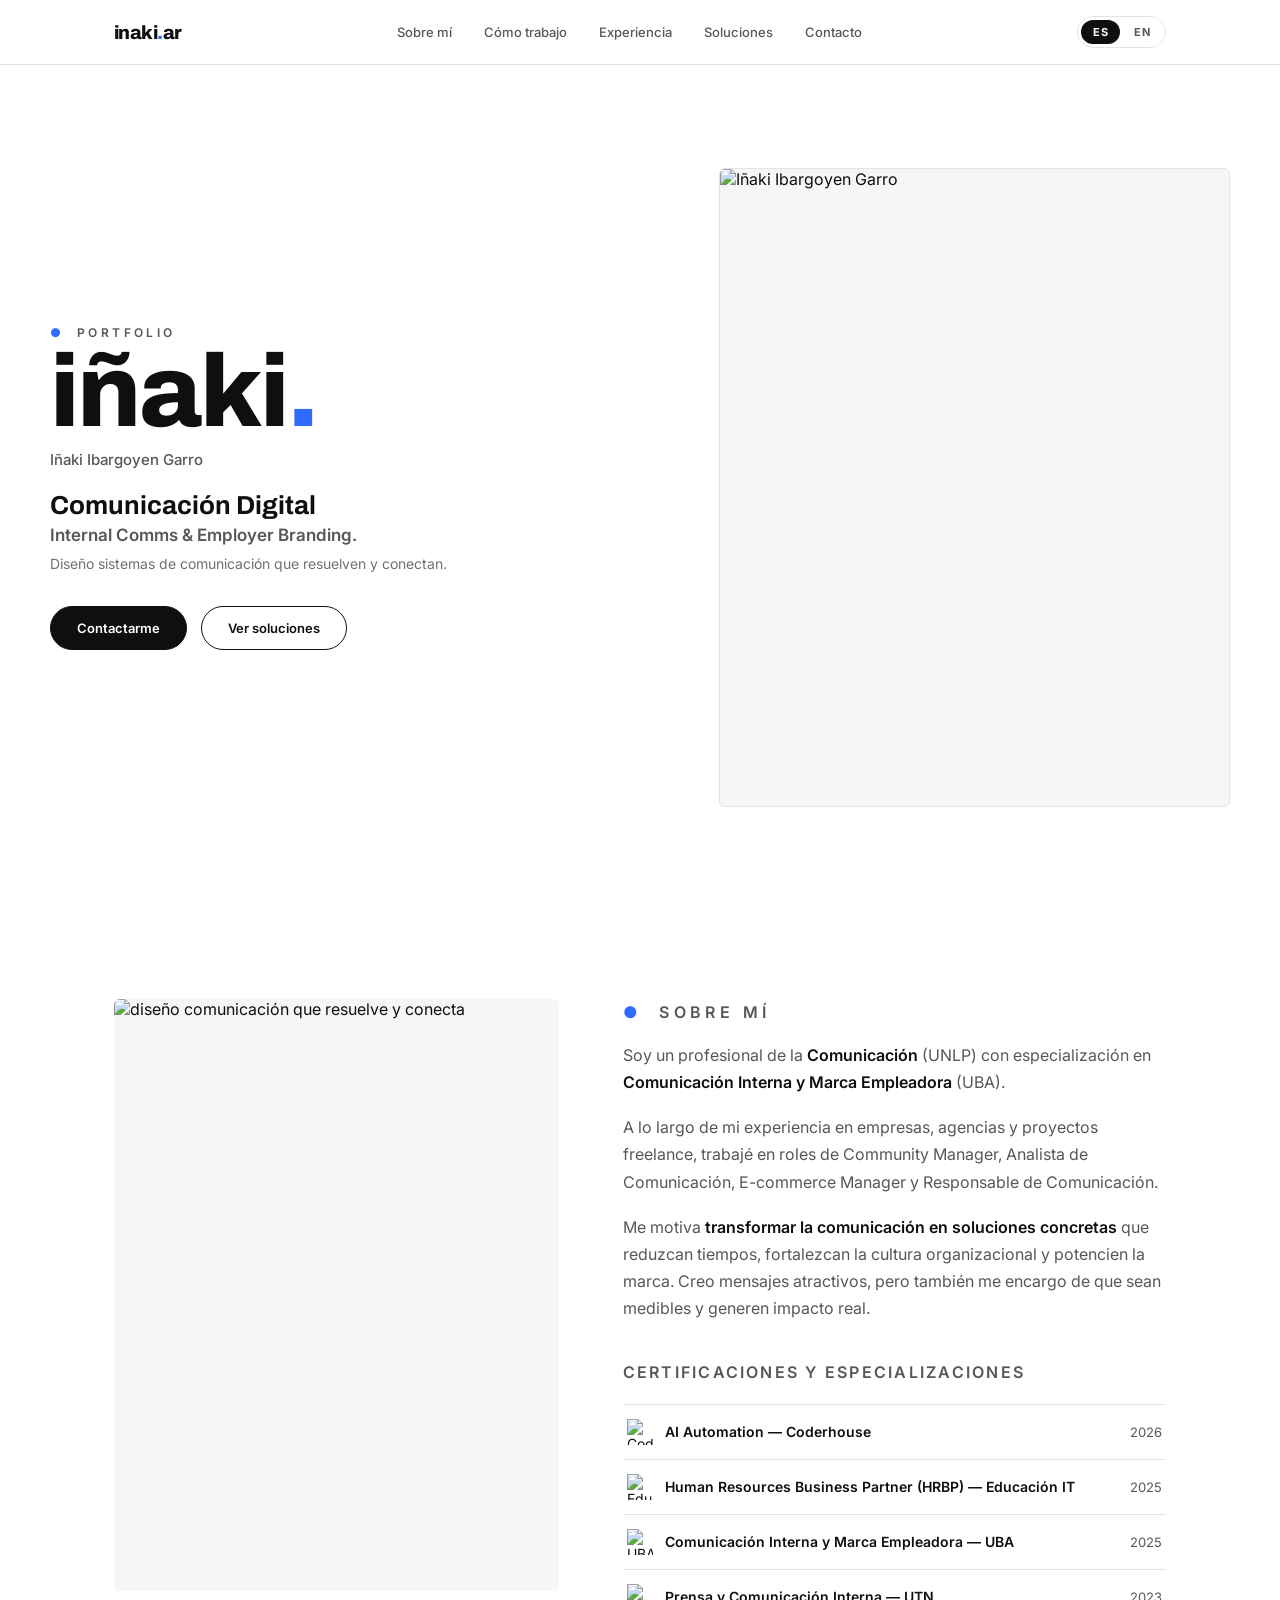
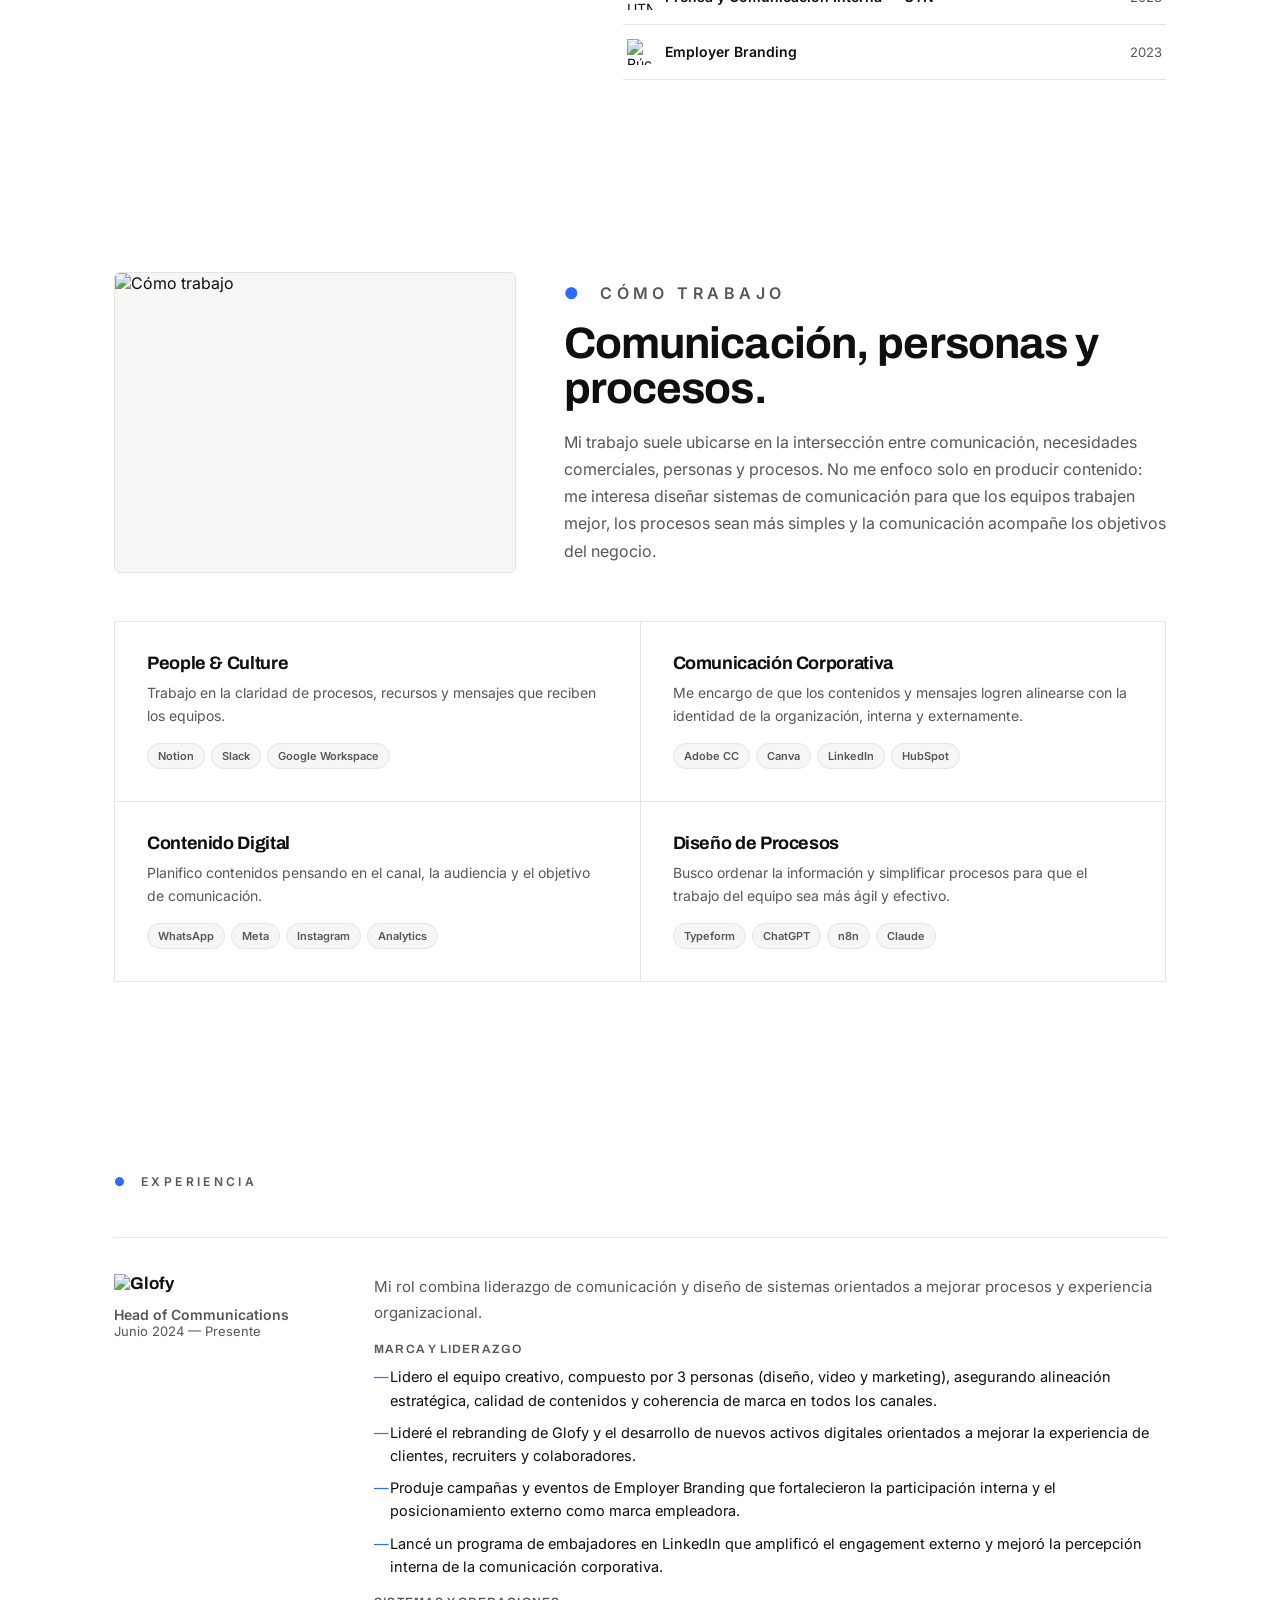
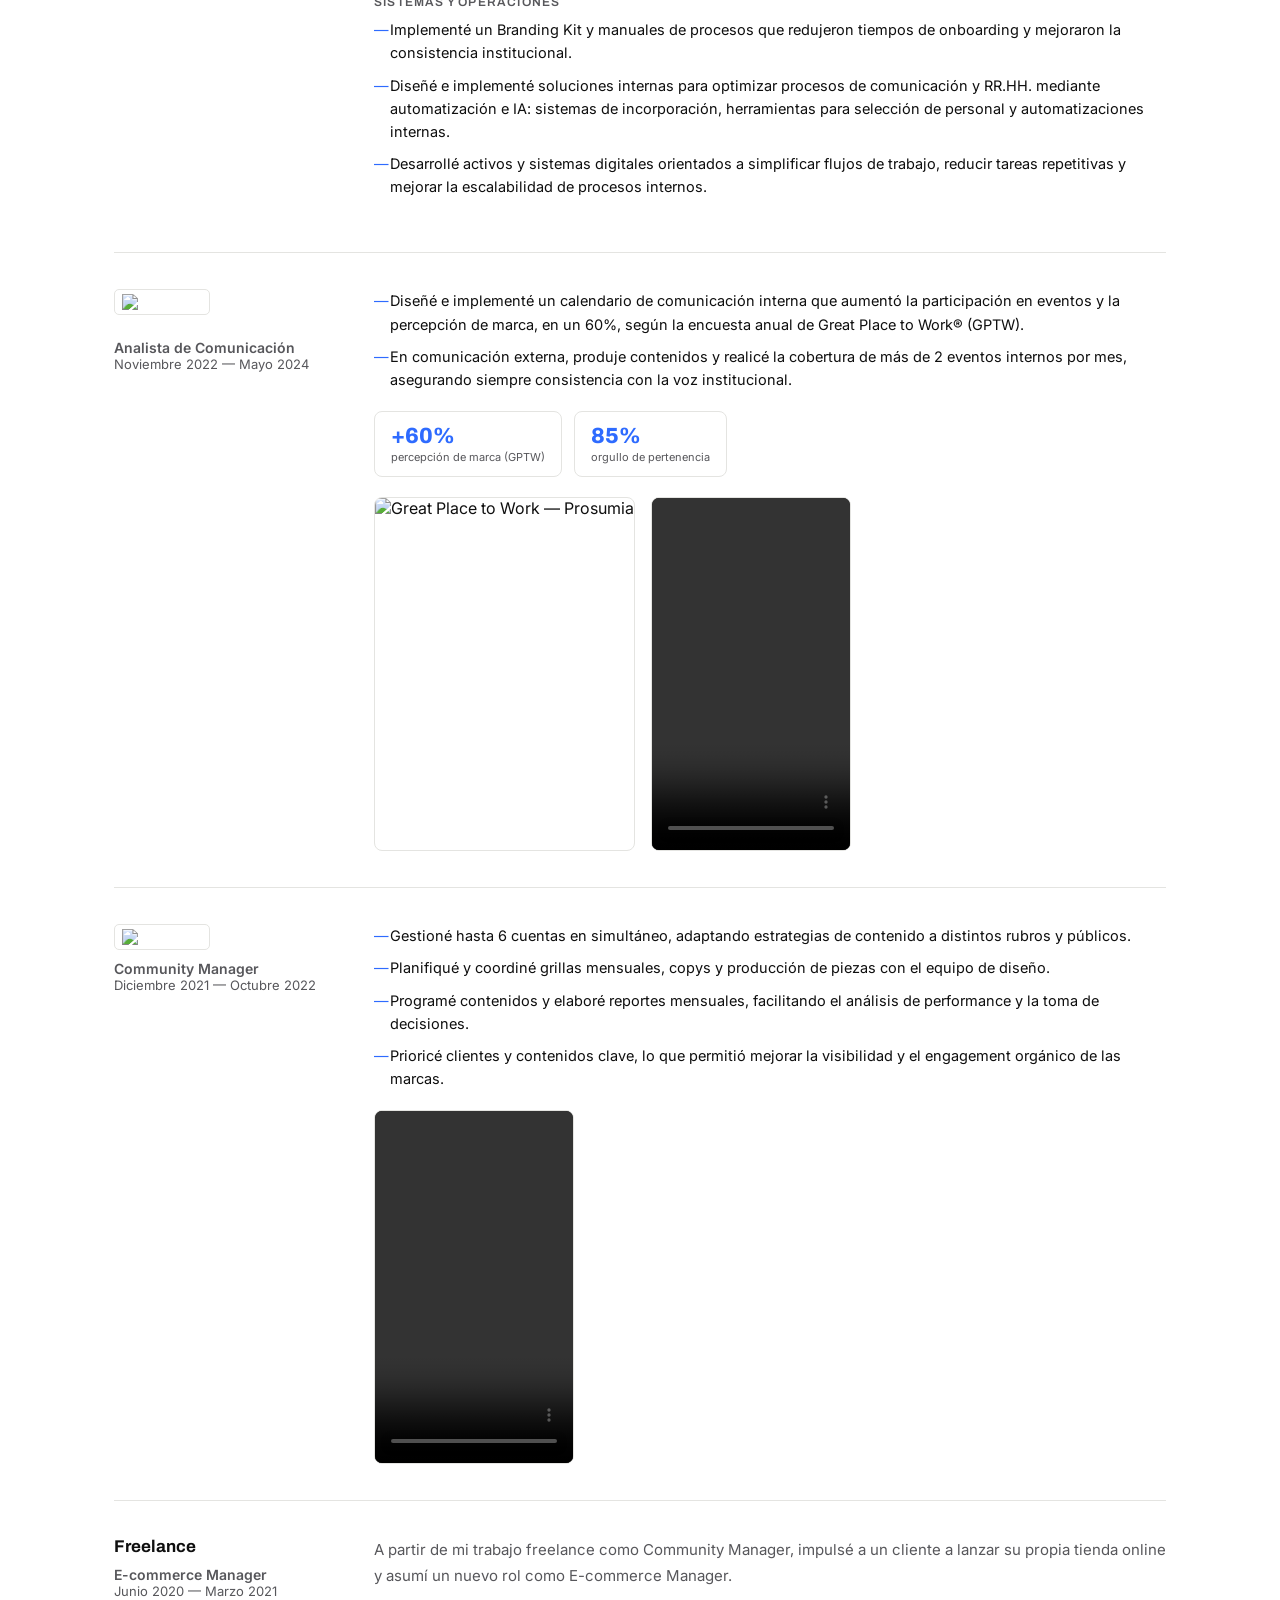
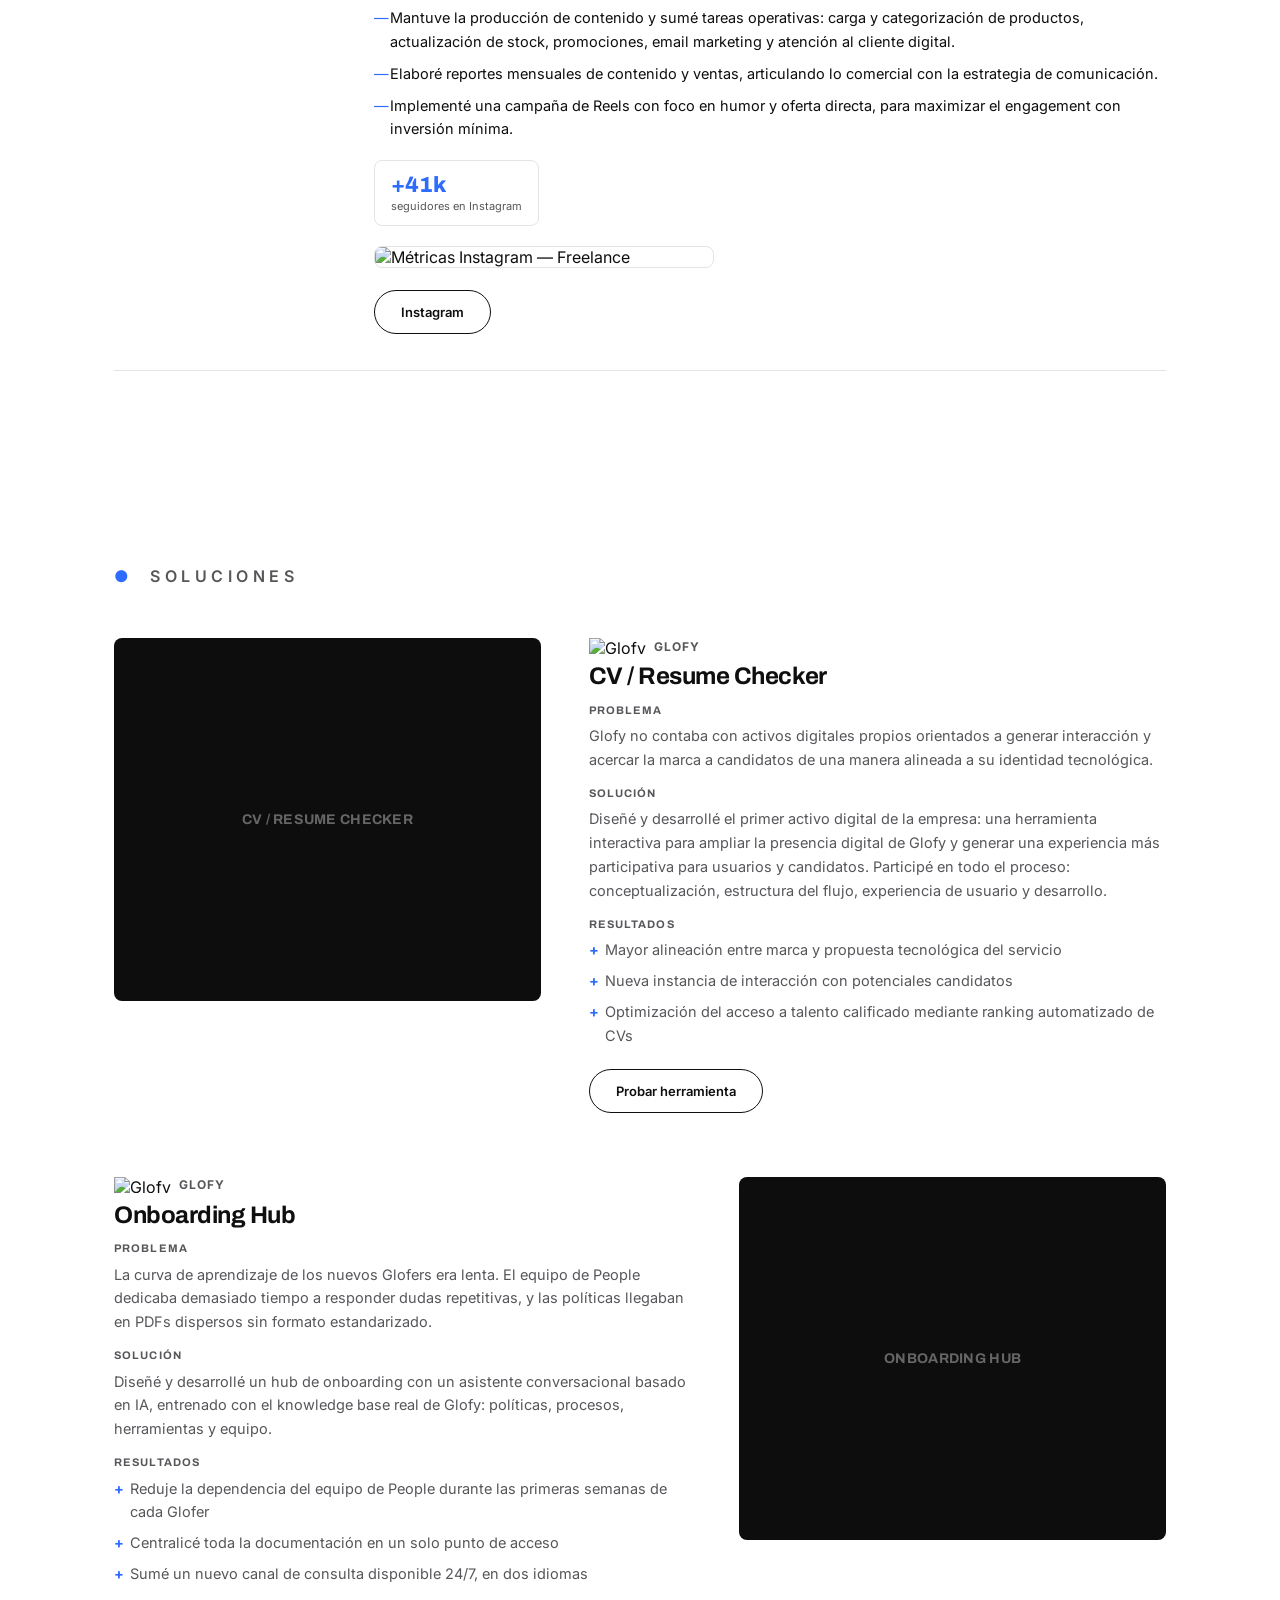
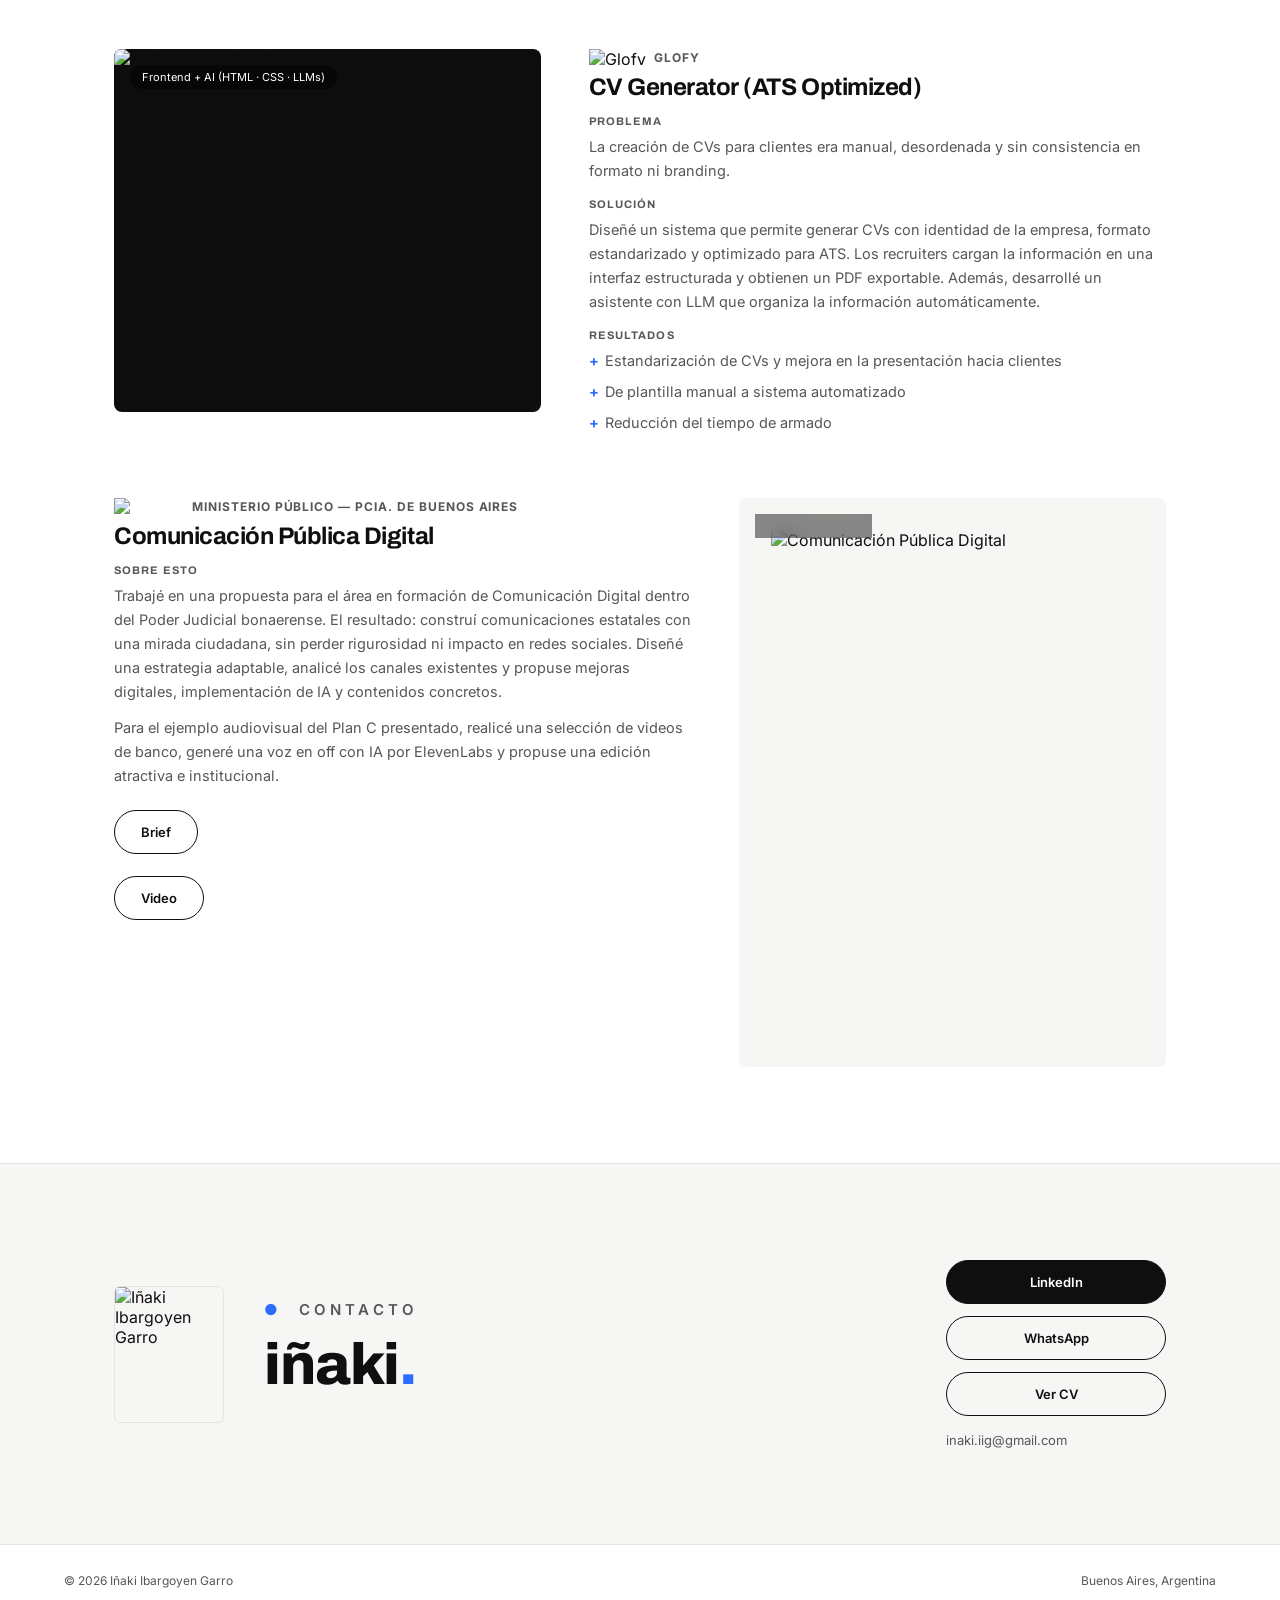
==== index.html @ 522bb0c2 "Update index.html" ====
<!DOCTYPE html>
<html lang="es">
<head>
<meta charset="UTF-8">
<meta name="viewport" content="width=device-width, initial-scale=1.0">
<title>Iñaki Ibargoyen Garro | Portfolio </title>
<meta name="description" content="Portfolio de Iñaki Ibargoyen Garro. Comunicación Digital, Internal Comms & Employer Branding.">
<link rel="icon" type="image/png" href="https://raw.githubusercontent.com/inaki-ibargoyengarro/portfolio/refs/heads/main/favicon-inaki-1.png">
<link rel="preconnect" href="https://fonts.googleapis.com">
<link rel="preconnect" href="https://fonts.gstatic.com" crossorigin>
<link href="https://fonts.googleapis.com/css2?family=Archivo:wght@500;600;700;800&family=Inter:wght@400;500;600&display=swap" rel="stylesheet">
<style>
  :root{
    --bg: #FFFFFF;
    --bg-dark: #0D0D0D;
    --bg-dark-2: #141414;
    --ink: #0F0F0F;
    --ink-soft: #57575B;
    --paper: #F6F6F4;
    --line: #E4E4E1;
    --line-dark: #2A2A2A;
    --white: #FFFFFF;
    --blue: #2E6BFF;
    --blue-soft: #EAF0FF;
    --max: 1180px;
    --pad: clamp(24px, 5vw, 72px);
  }
  *{box-sizing:border-box; margin:0; padding:0;}
  html{scroll-behavior:smooth;}
  body{
    font-family:'Inter', -apple-system, sans-serif;
    color:var(--ink);
    background:var(--bg);
    -webkit-font-smoothing:antialiased;
    overflow-x:hidden;
  }
  h1,h2,h3,h4,.display{
    font-family:'Archivo', 'Inter', sans-serif;
    letter-spacing:-0.02em;
    line-height:1.02;
  }
  a{color:inherit; text-decoration:none;}
  ul{list-style:none;}
  img{max-width:100%; display:block;}
  .wrap{max-width:var(--max); margin:0 auto; padding-left:var(--pad); padding-right:var(--pad);}
  .eyebrow{
    font-size:12px; text-transform:uppercase; letter-spacing:0.28em;
    font-weight:600; color:var(--ink-soft);
  }
  .eyebrow .dot{color:var(--blue);}
  section{position:relative;}
  .section-pad{padding-top:96px; padding-bottom:96px;}
  @media(max-width:720px){ .section-pad{padding-top:64px; padding-bottom:64px;} }

  /* ---------- NAV ---------- */
  header{
    position:fixed; top:0; left:0; right:0; z-index:100;
    background:rgba(255,255,255,0.86);
    backdrop-filter:blur(10px);
    border-bottom:1px solid var(--line);
    transition:background .3s, border-color .3s;
  }
  header.on-dark{
    background:rgba(13,13,13,0.86);
    border-bottom:1px solid var(--line-dark);
  }
  .nav-inner{
    max-width:var(--max); margin:0 auto; padding:0 var(--pad);
    display:flex; align-items:center; justify-content:space-between;
    height:64px;
  }
  .logo-mark{
    font-family:'Archivo'; font-weight:800; font-size:19px; letter-spacing:-0.03em;
    color:var(--ink);
  }
  header.on-dark .logo-mark{color:var(--white);}
  .logo-mark .dot{color:var(--blue);}
  nav.links{display:flex; align-items:center; gap:32px;}
  nav.links a{
    font-size:13px; font-weight:500; color:var(--ink-soft);
    padding:6px 0; border-bottom:1px solid transparent;
    transition:color .2s, border-color .2s;
  }
  header.on-dark nav.links a{color:#B7B7B7;}
  nav.links a:hover{color:var(--ink); border-color:var(--blue);}
  header.on-dark nav.links a:hover{color:var(--white);}
  .lang-toggle{
    display:flex; align-items:center; gap:2px;
    border:1px solid var(--line); border-radius:20px; padding:3px;
  }
  header.on-dark .lang-toggle{border-color:var(--line-dark);}
  .lang-toggle button{
    font-size:11px; font-weight:700; letter-spacing:0.04em;
    padding:5px 12px; border-radius:16px; border:none; background:transparent;
    color:var(--ink-soft); cursor:pointer; transition:all .2s;
    font-family:'Inter';
  }
  header.on-dark .lang-toggle button{color:#999;}
  .lang-toggle button.active{background:var(--ink); color:var(--white);}
  header.on-dark .lang-toggle button.active{background:var(--white); color:var(--ink);}
  .nav-burger{display:none; flex-direction:column; gap:4px; background:none; border:none; cursor:pointer; padding:8px;}
  .nav-burger span{width:20px; height:2px; background:var(--ink);}
  header.on-dark .nav-burger span{background:var(--white);}

  @media(max-width:860px){
    nav.links{
      position:fixed; top:64px; left:0; right:0; background:var(--white);
      flex-direction:column; align-items:flex-start; gap:0;
      max-height:0; overflow:hidden; transition:max-height .3s ease;
      border-bottom:1px solid var(--line);
    }
    header.on-dark nav.links{background:var(--bg-dark);}
    nav.links.open{max-height:320px;}
    nav.links a{width:100%; padding:14px var(--pad);}
    .nav-burger{display:flex;}
  }

  /* ---------- HERO ---------- */
  .hero{
    padding:168px 0 96px;
    display:grid; grid-template-columns:1.2fr 1fr; gap:56px; align-items:center;
  }
  .hero-name{font-size:15px; color:var(--ink-soft); font-weight:500; margin-bottom:18px;}
  .hero h1{
    font-size:clamp(52px, 8vw, 104px); font-weight:800; margin-bottom:6px;
  }
  .hero h1 .dot{color:var(--blue);}
  .hero-tagline{margin:22px 0 34px; max-width:460px;}
  .hero-tagline p{margin:0 0 6px;}
  .hero-tagline .tag-a{
    font-family:'Archivo'; font-weight:700; font-size:clamp(20px,2.6vw,26px); color:var(--ink);
  }
  .hero-tagline .tag-b{
    font-size:clamp(15px,1.8vw,17px); font-weight:600; color:var(--ink-soft);
  }
  .hero-tagline .tag-c{
    font-size:14px; font-weight:400; color:var(--ink-soft); opacity:0.85; margin-top:10px;
  }
  .hero-cta{display:flex; gap:14px; flex-wrap:wrap;}
  .btn{
    display:inline-flex; align-items:center; gap:8px;
    padding:13px 26px; border-radius:100px; font-size:13px; font-weight:600;
    border:1px solid var(--ink); transition:all .2s; cursor:pointer;
  }
  .btn-solid{background:var(--ink); color:var(--white);}
  .btn-solid:hover{background:var(--blue); border-color:var(--blue);}
  .btn-outline{background:transparent; color:var(--ink);}
  .btn-outline:hover{background:var(--ink); color:var(--white);}
  .hero-img{
    aspect-ratio:4/5; border-radius:6px; overflow:hidden; background:var(--paper);
    border:1px solid var(--line);
  }
  .hero-img img{width:100%; height:100%; object-fit:cover; object-position:center 18%;}
  @media(max-width:860px){
    .hero{grid-template-columns:1fr; padding-top:100px;}
    .hero-img{max-width:260px;}
  }

  /* ---------- ABOUT ---------- */
  .about-grid{display:grid; grid-template-columns:0.9fr 1.1fr; gap:64px; align-items:start;}
  .about-poster{
    aspect-ratio:3/4; background:var(--paper); border-radius:6px;
    overflow:hidden;
  }
  .about-poster img{width:100%; height:100%; object-fit:cover;}
  .about-body p{font-size:16px; line-height:1.7; color:var(--ink-soft); margin-bottom:18px;}
  .about-body strong{color:var(--ink); font-weight:600;}
  .certs-label{font-size:12px; text-transform:uppercase; letter-spacing:0.14em; font-weight:600; color:var(--ink-soft); margin:36px 0 16px;}
  .cert-list{display:flex; flex-direction:column; gap:0; border-top:1px solid var(--line);}
  .cert-row{
    display:flex; justify-content:space-between; align-items:center;
    padding:14px 4px; border-bottom:1px solid var(--line); font-size:14px;
    transition:background .2s ease, padding-left .2s ease;
  }
  .cert-row:hover{background:var(--paper); padding-left:10px;}
  .cert-row .org{font-weight:600;}
  .cert-row .org-logo{display:flex; align-items:center; gap:12px;}
  .cert-row .org-logo img{width:26px; height:26px; object-fit:contain; flex-shrink:0;}
  .cert-row .year{color:var(--ink-soft); font-size:13px;}
  @media(max-width:860px){
    .about-grid{grid-template-columns:1fr; gap:32px;}
    .about-poster{max-width:280px;}
  }

  /* ---------- HOW I WORK ---------- */
  .work-top{display:grid; grid-template-columns:0.8fr 1.2fr; gap:48px; align-items:center; margin-bottom:48px;}
  .work-media{aspect-ratio:4/3; border-radius:6px; overflow:hidden; background:var(--paper); border:1px solid var(--line);}
  .work-media img{width:100%; height:100%; object-fit:cover;}
  .work-header{max-width:640px; margin-bottom:0;}
  @media(max-width:860px){ .work-top{grid-template-columns:1fr;} .work-media{order:2;} .work-header{order:1;} }
  .work-header h2{font-size:clamp(30px,4vw,44px); font-weight:700; margin:14px 0 18px;}
  .work-header p{font-size:16px; color:var(--ink-soft); line-height:1.7;}
  .pillars{display:grid; grid-template-columns:repeat(2,1fr); gap:1px; background:var(--line); border:1px solid var(--line);}
  .pillar{background:var(--white); padding:32px; transition:background .3s ease, transform .3s ease;}
  .pillar:hover{background:var(--paper); transform:translateY(-3px);}
  .pillar h3{font-size:18px; font-weight:700; margin-bottom:10px;}
  .pillar p{font-size:14px; color:var(--ink-soft); line-height:1.6; margin-bottom:16px;}
  .tool-chips{display:flex; flex-wrap:wrap; gap:6px;}
  .chip{
    font-size:11px; font-weight:600; padding:5px 10px; border-radius:20px;
    background:var(--paper); border:1px solid var(--line); color:var(--ink-soft);
  }
  @media(max-width:720px){ .pillars{grid-template-columns:1fr;} .pillar{padding:24px;} }

  /* ---------- EXPERIENCE ---------- */
  .exp{background:transparent; color:var(--ink);}
  .exp .eyebrow{color:var(--ink-soft);}
  .exp .eyebrow .dot{color:var(--blue);}
  .exp-title{font-size:clamp(30px,4vw,44px); font-weight:700; margin:14px 0 48px;}
  .exp-card{
    border-top:1px solid var(--line);
    padding:36px 0;
    display:grid; grid-template-columns:220px 1fr; gap:40px;
  }
  .exp-card:last-child{border-bottom:1px solid var(--line);}
  .exp-meta .company{font-family:'Archivo'; font-weight:700; font-size:17px; margin-bottom:4px; display:flex; align-items:center; gap:10px; color:var(--ink);}
  .exp-meta .company-logo{height:22px; width:auto; max-width:80px; object-fit:contain;}
  .exp-meta .logo-chip{background:var(--white); border:1px solid var(--line); border-radius:5px; padding:4px 7px; display:inline-flex; align-items:center;}
  .exp-meta .logo-chip .company-logo{height:16px;}
  .exp-media{margin-top:20px; border-radius:8px; overflow:hidden; border:1px solid var(--line); max-width:340px;}
  .exp-media img{width:100%; display:block;}
  .exp-media-row{display:flex; gap:16px; flex-wrap:wrap; margin-top:20px;}
  .exp-media-row .exp-media{margin-top:0;}
  .exp-media.vertical{max-width:200px;}
  .exp-media.vertical video{width:100%; aspect-ratio:9/16; display:block; object-fit:cover; background:#000;}
  .exp-meta .dates{font-size:13px; color:var(--ink-soft);}
  .exp-meta .role{font-size:14px; color:var(--ink-soft); margin-top:10px; font-weight:600;}
  .exp-desc p.lede{font-size:15px; color:var(--ink-soft); line-height:1.7; margin-bottom:18px;}
  .exp-block{margin-bottom:18px;}
  .exp-block h4{font-size:12px; text-transform:uppercase; letter-spacing:0.1em; color:var(--ink-soft); margin-bottom:10px; font-weight:600;}
  .exp-block ul{display:flex; flex-direction:column; gap:9px;}
  .exp-block li{
    font-size:14.5px; color:var(--ink); line-height:1.6; padding-left:16px; position:relative;
  }
  .exp-block li::before{content:"—"; position:absolute; left:0; color:var(--blue);}
  .stat-row{display:flex; gap:12px; flex-wrap:wrap; margin-top:20px;}
  .stat{
    border:1px solid var(--line); border-radius:8px; padding:12px 16px;
    transition:border-color .25s ease, transform .25s ease;
  }
  .stat:hover{border-color:var(--blue); transform:translateY(-2px);}
  .stat .num{font-family:'Archivo'; font-weight:800; font-size:22px; color:var(--blue);}
  .stat .label{font-size:11px; color:var(--ink-soft); margin-top:2px;}
  @media(max-width:720px){ .exp-card{grid-template-columns:1fr; gap:16px;} }

  /* ---------- PROJECTS ---------- */
  .proj-header{max-width:640px; margin-bottom:48px;}
  .proj-header h2{font-size:clamp(30px,4vw,44px); font-weight:700; margin:14px 0 18px;}
  .proj-header p{font-size:16px; color:var(--ink-soft); line-height:1.7;}
  .proj-list{display:flex; flex-direction:column; gap:64px;}
  .proj{display:grid; grid-template-columns:0.85fr 1.15fr; gap:48px; align-items:start;}
  .proj:nth-child(even){grid-template-columns:1.15fr 0.85fr;}
  .proj:nth-child(even) .proj-media{order:2;}
  .proj-media{
    aspect-ratio:4/3.4; background:var(--bg-dark); border-radius:8px; overflow:hidden;
    display:flex; align-items:center; justify-content:center; position:relative;
    isolation:isolate; transition:box-shadow .35s ease;
  }
  .proj-media::before{
    content:""; position:absolute; inset:0; z-index:0;
    background-image:var(--bg-img); background-size:cover; background-position:center;
    filter:blur(26px) saturate(1.15) brightness(.6); transform:scale(1.18);
  }
  .proj-media.on-light::before{ filter:blur(26px) saturate(1.1) brightness(1.04); }
  .proj-media:hover{box-shadow:0 18px 40px -18px rgba(0,0,0,0.35);}
  .proj-media img{
    position:relative; z-index:1; width:100%; height:100%; object-fit:contain;
    transition:transform .6s cubic-bezier(.16,.84,.44,1);
  }
  .proj-media:hover img{transform:scale(1.035);}
  .proj-media.large{aspect-ratio:3/4; padding:32px; box-sizing:border-box;}
  .proj-media.on-light{background:var(--paper);}
  .proj-media .tag{
    position:absolute; top:16px; left:16px; background:rgba(0,0,0,0.45); z-index:2;
    color:#fff; font-size:11px; padding:5px 12px; border-radius:20px; backdrop-filter:blur(8px);
  }
  @media(max-width:720px){ .proj-media.large{padding:20px;} }
  .proj-tag-holder{color:#666; font-family:'Archivo'; font-weight:700; font-size:14px; letter-spacing:0.02em;}
  .proj-body .brand{display:flex; align-items:center; gap:8px; margin-bottom:10px;}
  .proj-body .brand-logo{height:16px; width:auto; max-width:70px; object-fit:contain;}
  .proj-body .brand span{font-size:12px; font-weight:700; text-transform:uppercase; letter-spacing:0.08em; color:var(--ink-soft);}
  .proj-body h3{font-size:24px; font-weight:700; margin-bottom:6px;}
  .proj-stack{font-size:12px; color:var(--ink-soft); margin-bottom:20px; font-family:'Inter'; font-weight:500;}
  .proj-body h4{font-size:11px; text-transform:uppercase; letter-spacing:0.1em; color:var(--ink-soft); font-weight:700; margin:16px 0 8px;}
  .proj-body p.plain{font-size:14.5px; line-height:1.65; color:var(--ink-soft);}
  .proj-body ul{display:flex; flex-direction:column; gap:8px;}
  .proj-body ul li{font-size:14.5px; line-height:1.6; color:var(--ink-soft); padding-left:16px; position:relative;}
  .proj-body ul li::before{content:"+"; position:absolute; left:0; color:var(--blue); font-weight:700;}
  .proj-link{margin-top:22px;}
  @media(max-width:860px){
    .proj, .proj:nth-child(even){grid-template-columns:1fr;}
    .proj:nth-child(even) .proj-media{order:0;}
  }

  /* ---------- CONTACT ---------- */
  .contact{background:var(--paper); border-top:1px solid var(--line);}
  .contact-inner{
    display:grid; grid-template-columns:auto 1fr auto; gap:40px; align-items:center;
  }
  .contact-portrait{width:110px; aspect-ratio:4/5; border-radius:6px; overflow:hidden; border:1px solid var(--line); flex-shrink:0; background:var(--paper);}
  .contact-portrait img{width:100%; height:100%; object-fit:cover; object-position:center 15%;}
  .contact h2{font-size:clamp(34px,5vw,58px); font-weight:800; margin-bottom:14px;}
  .contact h2 .dot{color:var(--blue);}
  .contact p{color:var(--ink-soft); font-size:15px; max-width:420px;}
  .contact-actions{display:flex; flex-direction:column; gap:12px; align-items:flex-start;}
  .contact-actions .btn{width:220px; justify-content:center;}
  .contact-email{font-size:13px; color:var(--ink-soft); margin-top:4px;}
  @media(max-width:720px){ .contact-inner{grid-template-columns:1fr; text-align:left;} }

  footer{padding:28px var(--pad); display:flex; justify-content:space-between; font-size:12px; color:var(--ink-soft); border-top:1px solid var(--line); flex-wrap:wrap; gap:8px;}

  .reveal{opacity:0; transform:translateY(22px); transition:opacity .7s cubic-bezier(.16,.84,.44,1), transform .7s cubic-bezier(.16,.84,.44,1);}
  .reveal.in{opacity:1; transform:translateY(0);}
  @media(max-width:720px){
    .reveal{transform:translateY(12px); transition:opacity .4s ease-out, transform .4s ease-out;}
  }
  .pillars .pillar:nth-child(1){transition-delay:0s;}
  .pillars .pillar:nth-child(2){transition-delay:.08s;}
  .pillars .pillar:nth-child(3){transition-delay:.16s;}
  .pillars .pillar:nth-child(4){transition-delay:.24s;}
  #experience .exp-card:nth-child(2){transition-delay:.06s;}
  #experience .exp-card:nth-child(3){transition-delay:.06s;}
  #experience .exp-card:nth-child(4){transition-delay:.06s;}

  @media (prefers-reduced-motion: reduce){
    .reveal{opacity:1; transform:none; transition:none;}
    html{scroll-behavior:auto;}
  }
</style>
</head>
<body>

<header id="siteHeader">
  <div class="nav-inner">
    <a href="#top" class="logo-mark">inaki<span class="dot">.</span>ar</a>
    <nav class="links" id="navLinks">
      <a href="#about" class="i18n" data-es="Sobre mí" data-en="About">Sobre mí</a>
      <a href="#work" class="i18n" data-es="Cómo trabajo" data-en="How I work">Cómo trabajo</a>
      <a href="#experience" class="i18n" data-es="Experiencia" data-en="Experience">Experiencia</a>
      <a href="#projects" class="i18n" data-es="Soluciones" data-en="Solutions">Soluciones</a>
      <a href="#contact" class="i18n" data-es="Contacto" data-en="Contact">Contacto</a>
    </nav>
    <div style="display:flex; align-items:center; gap:10px;">
      <div class="lang-toggle">
        <button id="btnEs" class="active" onclick="setLang('es')">ES</button>
        <button id="btnEn" onclick="setLang('en')">EN</button>
      </div>
      <button class="nav-burger" id="burger" aria-label="Menu">
        <span></span><span></span><span></span>
      </button>
    </div>
  </div>
</header>

<!-- HERO -->
<section id="top" class="hero wrap">
  <div>
    <p class="eyebrow"><span class="dot">●</span> &nbsp;<span class="i18n" data-es="PORTFOLIO" data-en="PORTFOLIO">PORTFOLIO</span></p>
    <h1>iñaki<span class="dot">.</span></h1>
    <p class="hero-name">Iñaki Ibargoyen Garro</p>
    <div class="hero-tagline">
      <p class="tag-a i18n" data-es="Comunicación Digital" data-en="Digital Communication">Comunicación Digital</p>
      <p class="tag-b i18n" data-es="Internal Comms &amp; Employer Branding." data-en="Internal Comms &amp; Employer Branding.">Internal Comms &amp; Employer Branding.</p>
      <p class="tag-c i18n" data-es="Diseño sistemas de comunicación que resuelven y conectan." data-en="I design communication systems that solve and connect.">Diseño sistemas de comunicación que resuelven y conectan.</p>
    </div>
    <div class="hero-cta">
      <a href="#contact" class="btn btn-solid i18n" data-es="Contactarme" data-en="Get in touch">Contactarme</a>
      <a href="#projects" class="btn btn-outline i18n" data-es="Ver soluciones" data-en="View solutions">Ver soluciones</a>
    </div>
  </div>
  <div class="hero-img">
    <img src="https://raw.githubusercontent.com/inaki-ibargoyengarro/portfolio/refs/heads/main/foto-header-inaki.png" alt="Iñaki Ibargoyen Garro">
  </div>
</section>

<!-- ABOUT -->
<section id="about" class="section-pad wrap reveal">
  <div class="about-grid">
    <div class="about-poster">
      <img id="posterImg" class="lang-img"
        data-es-src="https://raw.githubusercontent.com/inaki-ibargoyengarro/portfolio/refs/heads/main/aboutme-dise%C3%B1ocomunicacin%C3%B3n-espa%C3%B1ol.png"
        data-en-src="https://raw.githubusercontent.com/inaki-ibargoyengarro/portfolio/refs/heads/main/aboutme-dise%C3%B1ocomunicacin%C3%B3n-ingles.png"
        src="https://raw.githubusercontent.com/inaki-ibargoyengarro/portfolio/refs/heads/main/aboutme-dise%C3%B1ocomunicacin%C3%B3n-espa%C3%B1ol.png"
        alt="diseño comunicación que resuelve y conecta">
    </div>
    <div class="about-body">
      <p class="eyebrow" style="margin-bottom:16px;"><span class="dot">●</span> &nbsp;<span class="i18n" data-es="SOBRE MÍ" data-en="ABOUT ME">SOBRE MÍ</span></p>
      <p class="i18n" data-es="Soy un profesional de la <strong>Comunicación</strong> (UNLP) con especialización en <strong>Comunicación Interna y Marca Empleadora</strong> (UBA)." data-en="I'm a Communication professional (UNLP) specialized in <strong>Internal Communication and Employer Branding</strong> (UBA).">Soy un profesional de la <strong>Comunicación</strong> (UNLP) con especialización en <strong>Comunicación Interna y Marca Empleadora</strong> (UBA).</p>
      <p class="i18n" data-es="A lo largo de mi experiencia en empresas, agencias y proyectos freelance, trabajé en roles de Community Manager, Analista de Comunicación, E-commerce Manager y Responsable de Comunicación." data-en="Across companies, agencies and freelance projects, I've worked as Community Manager, Communications Analyst, E-commerce Manager and Head of Communications.">A lo largo de mi experiencia en empresas, agencias y proyectos freelance, trabajé en roles de Community Manager, Analista de Comunicación, E-commerce Manager y Responsable de Comunicación.</p>
      <p class="i18n" data-es="Me motiva <strong>transformar la comunicación en soluciones concretas</strong> que reduzcan tiempos, fortalezcan la cultura organizacional y potencien la marca. Creo mensajes atractivos, pero también me encargo de que sean medibles y generen impacto real." data-en="I'm driven to <strong>turn communication into concrete solutions</strong> that reduce time, strengthen organizational culture and grow the brand. I create compelling messages — and make sure they're measurable and generate real impact.">Me motiva <strong>transformar la comunicación en soluciones concretas</strong> que reduzcan tiempos, fortalezcan la cultura organizacional y potencien la marca. Creo mensajes atractivos, pero también me encargo de que sean medibles y generen impacto real.</p>

      <p class="certs-label i18n" data-es="Certificaciones y especializaciones" data-en="Certifications & specializations">Certificaciones y especializaciones</p>
      <div class="cert-list">
        <div class="cert-row"><span class="org-logo"><img src="https://raw.githubusercontent.com/inaki-ibargoyengarro/portfolio/refs/heads/main/logo-coderhouse.png" alt="Coderhouse"><span class="org">AI Automation — Coderhouse</span></span><span class="year">2026</span></div>
        <div class="cert-row"><span class="org-logo"><img src="https://raw.githubusercontent.com/inaki-ibargoyengarro/portfolio/refs/heads/main/logo-educacionIT.png" alt="Educación IT"><span class="org i18n" data-es="Human Resources Business Partner (HRBP) — Educación IT" data-en="Human Resources Business Partner (HRBP) — Educación IT">Human Resources Business Partner (HRBP) — Educación IT</span></span><span class="year">2025</span></div>
        <div class="cert-row"><span class="org-logo"><img src="https://raw.githubusercontent.com/inaki-ibargoyengarro/portfolio/refs/heads/main/logo-UBA.png" alt="UBA"><span class="org i18n" data-es="Comunicación Interna y Marca Empleadora — UBA" data-en="Internal Communication & Employer Branding — UBA">Comunicación Interna y Marca Empleadora — UBA</span></span><span class="year">2025</span></div>
        <div class="cert-row"><span class="org-logo"><img src="https://raw.githubusercontent.com/inaki-ibargoyengarro/portfolio/refs/heads/main/logo-UTN.png" alt="UTN"><span class="org i18n" data-es="Prensa y Comunicación Interna — UTN" data-en="Press and Internal Communication — UTN">Prensa y Comunicación Interna — UTN</span></span><span class="year">2023</span></div>
        <div class="cert-row"><span class="org-logo"><img src="https://raw.githubusercontent.com/inaki-ibargoyengarro/portfolio/refs/heads/main/logo-Rucula.png" alt="Rúcula"><span class="org">Employer Branding</span></span><span class="year">2023</span></div>
      </div>
    </div>
  </div>
</section>

<!-- HOW I WORK -->
<section id="work" class="section-pad wrap reveal">
  <div class="work-top">
    <div class="work-media">
      <img src="https://raw.githubusercontent.com/inaki-ibargoyengarro/portfolio/refs/heads/main/gif-AboutMe.gif" alt="Cómo trabajo">
    </div>
    <div class="work-header">
      <p class="eyebrow"><span class="dot">●</span> &nbsp;<span class="i18n" data-es="CÓMO TRABAJO" data-en="HOW I WORK">CÓMO TRABAJO</span></p>
      <h2 class="i18n" data-es="Comunicación, personas y procesos." data-en="Communication, people and process.">Comunicación, personas y procesos.</h2>
      <p class="i18n" data-es="Mi trabajo suele ubicarse en la intersección entre comunicación, necesidades comerciales, personas y procesos. No me enfoco solo en producir contenido: me interesa diseñar sistemas de comunicación para que los equipos trabajen mejor, los procesos sean más simples y la comunicación acompañe los objetivos del negocio." data-en="My work sits at the intersection of communication, business needs, people and process. I don't just focus on producing content — I design communication systems so teams work better, processes get simpler, and communication supports business goals.">Mi trabajo suele ubicarse en la intersección entre comunicación, necesidades comerciales, personas y procesos. No me enfoco solo en producir contenido: me interesa diseñar sistemas de comunicación para que los equipos trabajen mejor, los procesos sean más simples y la comunicación acompañe los objetivos del negocio.</p>
    </div>
  </div>
  <div class="pillars">
    <div class="pillar">
      <h3>People &amp; Culture</h3>
      <p class="i18n" data-es="Trabajo en la claridad de procesos, recursos y mensajes que reciben los equipos." data-en="I work on the clarity of processes, resources and messages that teams receive.">Trabajo en la claridad de procesos, recursos y mensajes que reciben los equipos.</p>
      <div class="tool-chips"><span class="chip">Notion</span><span class="chip">Slack</span><span class="chip">Google Workspace</span></div>
    </div>
    <div class="pillar">
      <h3 class="i18n" data-es="Comunicación Corporativa" data-en="Corporate Communication">Comunicación Corporativa</h3>
      <p class="i18n" data-es="Me encargo de que los contenidos y mensajes logren alinearse con la identidad de la organización, interna y externamente." data-en="I make sure content and messaging align with the organization's identity, both internally and externally.">Me encargo de que los contenidos y mensajes logren alinearse con la identidad de la organización, interna y externamente.</p>
      <div class="tool-chips"><span class="chip">Adobe CC</span><span class="chip">Canva</span><span class="chip">LinkedIn</span><span class="chip">HubSpot</span></div>
    </div>
    <div class="pillar">
      <h3 class="i18n" data-es="Contenido Digital" data-en="Digital Content">Contenido Digital</h3>
      <p class="i18n" data-es="Planifico contenidos pensando en el canal, la audiencia y el objetivo de comunicación." data-en="I plan content with the channel, audience and communication goal in mind.">Planifico contenidos pensando en el canal, la audiencia y el objetivo de comunicación.</p>
      <div class="tool-chips"><span class="chip">WhatsApp</span><span class="chip">Meta</span><span class="chip">Instagram</span><span class="chip">Analytics</span></div>
    </div>
    <div class="pillar">
      <h3 class="i18n" data-es="Diseño de Procesos" data-en="Process Design">Diseño de Procesos</h3>
      <p class="i18n" data-es="Busco ordenar la información y simplificar procesos para que el trabajo del equipo sea más ágil y efectivo." data-en="I organize information and simplify processes so the team can work faster and more effectively.">Busco ordenar la información y simplificar procesos para que el trabajo del equipo sea más ágil y efectivo.</p>
      <div class="tool-chips"><span class="chip">Typeform</span><span class="chip">ChatGPT</span><span class="chip">n8n</span><span class="chip">Claude</span></div>
    </div>
  </div>
</section>

<!-- EXPERIENCE -->
<section id="experience" class="exp section-pad">
  <div class="wrap reveal">
    <p class="eyebrow"><span class="dot">●</span> &nbsp;<span class="i18n" data-es="EXPERIENCIA" data-en="EXPERIENCE">EXPERIENCIA</span></p>
    <div style="margin-bottom:48px;"></div>

    <div class="exp-card">
      <div class="exp-meta">
        <div class="company"> <a href="https://www.linkedin.com/company/glofyco"><img class="company-logo" src="https://raw.githubusercontent.com/inaki-ibargoyengarro/portfolio/refs/heads/main/logo-glofy-negro.png" alt="Glofy"></a> </div>
        <div class="role i18n" data-es="Head of Communications" data-en="Head of Communications">Head of Communications</div>
        <div class="dates i18n" data-es="Junio 2024 — Presente" data-en="June 2024 — Present">Junio 2024 — Presente</div>
      </div>
      <div class="exp-desc">
        <p class="lede i18n" data-es="Mi rol combina liderazgo de comunicación y diseño de sistemas orientados a mejorar procesos y experiencia organizacional." data-en="My role combines communications leadership with systems design aimed at improving processes and organizational experience.">Mi rol combina liderazgo de comunicación y diseño de sistemas orientados a mejorar procesos y experiencia organizacional.</p>
        <div class="exp-block">
          <h4 class="i18n" data-es="Marca y liderazgo" data-en="Brand & leadership">Marca y liderazgo</h4>
          <ul>
            <li class="i18n" data-es="Lidero el equipo creativo, compuesto por 3 personas (diseño, video y marketing), asegurando alineación estratégica, calidad de contenidos y coherencia de marca en todos los canales." data-en="I lead a 3-person creative team (design, video, marketing), ensuring strategic alignment, content quality and brand consistency across every channel.">Lidero el equipo creativo, compuesto por 3 personas (diseño, video y marketing), asegurando alineación estratégica, calidad de contenidos y coherencia de marca en todos los canales.</li>
            <li class="i18n" data-es="Lideré el rebranding de Glofy y el desarrollo de nuevos activos digitales orientados a mejorar la experiencia de clientes, recruiters y colaboradores." data-en="Led Glofy's rebranding and the development of new digital assets aimed at improving the experience for clients, recruiters and employees.">Lideré el rebranding de Glofy y el desarrollo de nuevos activos digitales orientados a mejorar la experiencia de clientes, recruiters y colaboradores.</li>
            <li class="i18n" data-es="Produje campañas y eventos de Employer Branding que fortalecieron la participación interna y el posicionamiento externo como marca empleadora." data-en="Produced Employer Branding campaigns and events that strengthened internal participation and external positioning as an employer brand.">Produje campañas y eventos de Employer Branding que fortalecieron la participación interna y el posicionamiento externo como marca empleadora.</li>
            <li class="i18n" data-es="Lancé un programa de embajadores en LinkedIn que amplificó el engagement externo y mejoró la percepción interna de la comunicación corporativa." data-en="Launched a LinkedIn ambassador program that amplified external engagement and improved the internal perception of corporate communication.">Lancé un programa de embajadores en LinkedIn que amplificó el engagement externo y mejoró la percepción interna de la comunicación corporativa.</li>
          </ul>
        </div>
        <div class="exp-block">
          <h4 class="i18n" data-es="Sistemas y operaciones" data-en="Systems & operations">Sistemas y operaciones</h4>
          <ul>
            <li class="i18n" data-es="Implementé un Branding Kit y manuales de procesos que redujeron tiempos de onboarding y mejoraron la consistencia institucional." data-en="Implemented a Branding Kit and process manuals that reduced onboarding time and improved institutional consistency.">Implementé un Branding Kit y manuales de procesos que redujeron tiempos de onboarding y mejoraron la consistencia institucional.</li>
            <li class="i18n" data-es="Diseñé e implementé soluciones internas para optimizar procesos de comunicación y RR.HH. mediante automatización e IA: sistemas de incorporación, herramientas para selección de personal y automatizaciones internas." data-en="Designed and implemented internal solutions to optimize communication and HR processes through automation and AI: onboarding systems, recruiting tools and internal automations.">Diseñé e implementé soluciones internas para optimizar procesos de comunicación y RR.HH. mediante automatización e IA: sistemas de incorporación, herramientas para selección de personal y automatizaciones internas.</li>
            <li class="i18n" data-es="Desarrollé activos y sistemas digitales orientados a simplificar flujos de trabajo, reducir tareas repetitivas y mejorar la escalabilidad de procesos internos." data-en="Developed digital assets and systems to simplify workflows, reduce repetitive tasks and improve the scalability of internal processes.">Desarrollé activos y sistemas digitales orientados a simplificar flujos de trabajo, reducir tareas repetitivas y mejorar la escalabilidad de procesos internos.</li>
          </ul>
        </div>
      </div>
    </div>

    <div class="exp-card">
      <div class="exp-meta">
        <div class="company"> <a href="https://www.instagram.com/prosumia/"> <span class="logo-chip"><img class="company-logo" src="https://raw.githubusercontent.com/inaki-ibargoyengarro/portfolio/refs/heads/main/logo-Prosumia.png" alt="Prosumia"></span></a></div>
        <div class="role i18n" data-es="Analista de Comunicación" data-en="Communications Analyst">Analista de Comunicación</div>
        <div class="dates i18n" data-es="Noviembre 2022 — Mayo 2024" data-en="November 2022 — May 2024">Noviembre 2022 — Mayo 2024</div>
      </div>
      <div class="exp-desc">
        <div class="exp-block">
          <ul>
            <li class="i18n" data-es="Diseñé e implementé un calendario de comunicación interna que aumentó la participación en eventos y la percepción de marca, en un 60%, según la encuesta anual de Great Place to Work® (GPTW)." data-en="Designed and implemented an internal communication calendar that increased event participation and brand perception by 60%, per the annual Great Place to Work® (GPTW) survey.">Diseñé e implementé un calendario de comunicación interna que aumentó la participación en eventos y la percepción de marca, en un 60%, según la encuesta anual de Great Place to Work® (GPTW).</li>
            <li class="i18n" data-es="En comunicación externa, produje contenidos y realicé la cobertura de más de 2 eventos internos por mes, asegurando siempre consistencia con la voz institucional." data-en="On external communication, I produced content and covered 2+ internal events per month, always ensuring consistency with the institutional voice.">En comunicación externa, produje contenidos y realicé la cobertura de más de 2 eventos internos por mes, asegurando siempre consistencia con la voz institucional.</li>
          </ul>
        </div>
        <div class="stat-row">
          <div class="stat"><div class="num">+60%</div><div class="label i18n" data-es="percepción de marca (GPTW)" data-en="brand perception (GPTW)">percepción de marca (GPTW)</div></div>
          <div class="stat"><div class="num">85%</div><div class="label i18n" data-es="orgullo de pertenencia" data-en="pride in belonging">orgullo de pertenencia</div></div>
        </div>
        <div class="exp-media-row">
          <div class="exp-media">
            <img src="https://raw.githubusercontent.com/inaki-ibargoyengarro/portfolio/refs/heads/main/Gif-Prosumia-GPTW.gif" alt="Great Place to Work — Prosumia">
          </div>
          <div class="exp-media vertical">
            <video controls playsinline preload="metadata">
              <source src="https://github.com/inaki-ibargoyengarro/portfolio/raw/refs/heads/main/Video-Prosumia.mp4" type="video/mp4">
            </video>
          </div>
        </div>
      </div>
    </div>

    <div class="exp-card">
      <div class="exp-meta">
        <div class="company"><span class="logo-chip"><img class="company-logo" src="https://raw.githubusercontent.com/inaki-ibargoyengarro/portfolio/refs/heads/main/logo-estrategia-cm-1.png" alt="Estrategia CM"></span></div>
        <div class="role i18n" data-es="Community Manager" data-en="Community Manager">Community Manager</div>
        <div class="dates i18n" data-es="Diciembre 2021 — Octubre 2022" data-en="December 2021 — October 2022">Diciembre 2021 — Octubre 2022</div>
      </div>
      <div class="exp-desc">
        <div class="exp-block">
          <ul>
            <li class="i18n" data-es="Gestioné hasta 6 cuentas en simultáneo, adaptando estrategias de contenido a distintos rubros y públicos." data-en="Managed up to 6 accounts simultaneously, adapting content strategy to different industries and audiences.">Gestioné hasta 6 cuentas en simultáneo, adaptando estrategias de contenido a distintos rubros y públicos.</li>
            <li class="i18n" data-es="Planifiqué y coordiné grillas mensuales, copys y producción de piezas con el equipo de diseño." data-en="Planned and coordinated monthly content grids, copy and asset production with the design team.">Planifiqué y coordiné grillas mensuales, copys y producción de piezas con el equipo de diseño.</li>
            <li class="i18n" data-es="Programé contenidos y elaboré reportes mensuales, facilitando el análisis de performance y la toma de decisiones." data-en="Scheduled content and produced monthly reports, supporting performance analysis and decision-making.">Programé contenidos y elaboré reportes mensuales, facilitando el análisis de performance y la toma de decisiones.</li>
            <li class="i18n" data-es="Prioricé clientes y contenidos clave, lo que permitió mejorar la visibilidad y el engagement orgánico de las marcas." data-en="Prioritized key clients and content, improving visibility and organic engagement for the brands.">Prioricé clientes y contenidos clave, lo que permitió mejorar la visibilidad y el engagement orgánico de las marcas.</li>
          </ul>
        </div>
        <div class="exp-media vertical">
          <video controls playsinline preload="metadata">
            <source src="https://github.com/inaki-ibargoyengarro/portfolio/raw/refs/heads/main/Video-Agencia.mp4" type="video/mp4">
          </video>
        </div>
      </div>
    </div>

    <div class="exp-card">
      <div class="exp-meta">
        <div class="company i18n" data-es="Freelance" data-en="Freelance">Freelance</div>
        <div class="role i18n" data-es="E-commerce Manager" data-en="E-commerce Manager">E-commerce Manager</div>
        <div class="dates i18n" data-es="Junio 2020 — Marzo 2021" data-en="June 2020 — March 2021">Junio 2020 — Marzo 2021</div>
      </div>
      <div class="exp-desc">
        <p class="lede i18n" data-es="A partir de mi trabajo freelance como Community Manager, impulsé a un cliente a lanzar su propia tienda online y asumí un nuevo rol como E-commerce Manager." data-en="Starting from my freelance work as Community Manager, I pushed a client to launch their own online store and took on a new role as E-commerce Manager.">A partir de mi trabajo freelance como Community Manager, impulsé a un cliente a lanzar su propia tienda online y asumí un nuevo rol como E-commerce Manager.</p>
        <div class="exp-block">
          <ul>
            <li class="i18n" data-es="Mantuve la producción de contenido y sumé tareas operativas: carga y categorización de productos, actualización de stock, promociones, email marketing y atención al cliente digital." data-en="Kept content production going and added operational tasks: product upload and categorization, stock updates, promotions, email marketing and digital customer service.">Mantuve la producción de contenido y sumé tareas operativas: carga y categorización de productos, actualización de stock, promociones, email marketing y atención al cliente digital.</li>
            <li class="i18n" data-es="Elaboré reportes mensuales de contenido y ventas, articulando lo comercial con la estrategia de comunicación." data-en="Produced monthly content and sales reports, linking the commercial side with communication strategy.">Elaboré reportes mensuales de contenido y ventas, articulando lo comercial con la estrategia de comunicación.</li>
            <li class="i18n" data-es="Implementé una campaña de Reels con foco en humor y oferta directa, para maximizar el engagement con inversión mínima." data-en="Implemented a Reels campaign focused on humor and direct offers to maximize engagement with minimal spend.">Implementé una campaña de Reels con foco en humor y oferta directa, para maximizar el engagement con inversión mínima.</li>
          </ul>
        </div>
        <div class="stat-row">
          <div class="stat"> <div class="num">+41k</div><div class="label i18n" data-es="seguidores en Instagram" data-en="Instagram followers">seguidores en Instagram</div></div>
        </div>
        <div class="exp-media">
          <img src="https://raw.githubusercontent.com/inaki-ibargoyengarro/portfolio/refs/heads/main/ecommerce-m%C3%A9tricas.png" alt="Métricas Instagram — Freelance">
        </div>
        <div class="proj-link"><a href="https://www.instagram.com/pinofaculp/" target="_blank" class="btn btn-outline i18n" data-es="Instagram" data-en="Instagram">Instagram</a></div>
      </div>
    </div>
  </div>
</section>

<!-- PROJECTS -->
<section id="projects" class="section-pad wrap reveal">
  <div class="proj-header">
    <p class="eyebrow"><span class="dot">●</span> &nbsp;<span class="i18n" data-es="SOLUCIONES" data-en="SOLUTIONS">SOLUCIONES</span></p>
  </div>

  <div class="proj-list">

    <div class="proj">
      <div class="proj-media">
        <img src="https://raw.githubusercontent.com/inaki-ibargoyengarro/portfolio/refs/heads/main/gif-glofy-checker.gif" alt="CV/Resume Checker" onerror="this.parentElement.innerHTML='<span class=proj-tag-holder>CV / RESUME CHECKER</span>';">
        <span class="tag">HTML · CSS · n8n · LLMs</span>
      </div>
      <div class="proj-body">
        <div class="brand"><img class="brand-logo" src="https://raw.githubusercontent.com/inaki-ibargoyengarro/portfolio/refs/heads/main/logo-glofy-negro.png" alt="Glofy"><span>Glofy</span></div>
        <h3>CV / Resume Checker</h3>
        <h4 class="i18n" data-es="Problema" data-en="Problem">Problema</h4>
        <p class="plain i18n" data-es="Glofy no contaba con activos digitales propios orientados a generar interacción y acercar la marca a candidatos de una manera alineada a su identidad tecnológica." data-en="Glofy had no owned digital assets designed to drive interaction and bring the brand closer to candidates in a way aligned with its tech identity.">Glofy no contaba con activos digitales propios orientados a generar interacción y acercar la marca a candidatos de una manera alineada a su identidad tecnológica.</p>
        <h4 class="i18n" data-es="Solución" data-en="Solution">Solución</h4>
        <p class="plain i18n" data-es="Diseñé y desarrollé el primer activo digital de la empresa: una herramienta interactiva para ampliar la presencia digital de Glofy y generar una experiencia más participativa para usuarios y candidatos. Participé en todo el proceso: conceptualización, estructura del flujo, experiencia de usuario y desarrollo." data-en="Designed and developed the company's first digital asset: an interactive tool to expand Glofy's digital presence and create a more participatory experience for users and candidates. I was involved end to end: concept, flow structure, UX and development.">Diseñé y desarrollé el primer activo digital de la empresa: una herramienta interactiva para ampliar la presencia digital de Glofy y generar una experiencia más participativa para usuarios y candidatos. Participé en todo el proceso: conceptualización, estructura del flujo, experiencia de usuario y desarrollo.</p>
        <h4 class="i18n" data-es="Resultados" data-en="Results">Resultados</h4>
        <ul>
          <li class="i18n" data-es="Mayor alineación entre marca y propuesta tecnológica del servicio" data-en="Stronger alignment between the brand and the service's tech proposition">Mayor alineación entre marca y propuesta tecnológica del servicio</li>
          <li class="i18n" data-es="Nueva instancia de interacción con potenciales candidatos" data-en="A new interaction touchpoint with potential candidates">Nueva instancia de interacción con potenciales candidatos</li>
          <li class="i18n" data-es="Optimización del acceso a talento calificado mediante ranking automatizado de CVs" data-en="Optimized access to qualified talent through automated CV ranking">Optimización del acceso a talento calificado mediante ranking automatizado de CVs</li>
        </ul>
        <div class="proj-link"><a href="https://glofy.co/checker" target="_blank" class="btn btn-outline i18n" data-es="Probar herramienta" data-en="Try the tool">Probar herramienta</a></div>
      </div>
    </div>

    <div class="proj">
      <div class="proj-media">
        <img src="https://raw.githubusercontent.com/inaki-ibargoyengarro/portfolio/refs/heads/main/GIF.gif" alt="Onboarding Hub" onerror="this.parentElement.innerHTML='<span class=proj-tag-holder>ONBOARDING HUB</span>';">
        <span class="tag">HTML · CSS · JS · Anthropic API</span>
      </div>
      <div class="proj-body">
        <div class="brand"><img class="brand-logo" src="https://raw.githubusercontent.com/inaki-ibargoyengarro/portfolio/refs/heads/main/logo-glofy-negro.png" alt="Glofy"><span>Glofy</span></div>
        <h3 class="i18n" data-es="Onboarding Hub" data-en="Onboarding Hub">Onboarding Hub</h3>
        <h4 class="i18n" data-es="Problema" data-en="Problem">Problema</h4>
        <p class="plain i18n" data-es="La curva de aprendizaje de los nuevos Glofers era lenta. El equipo de People dedicaba demasiado tiempo a responder dudas repetitivas, y las políticas llegaban en PDFs dispersos sin formato estandarizado." data-en="New Glofers had a slow learning curve. The People team spent too much time answering repetitive questions, and policies arrived as scattered PDFs with no standard format.">La curva de aprendizaje de los nuevos Glofers era lenta. El equipo de People dedicaba demasiado tiempo a responder dudas repetitivas, y las políticas llegaban en PDFs dispersos sin formato estandarizado.</p>
        <h4 class="i18n" data-es="Solución" data-en="Solution">Solución</h4>
        <p class="plain i18n" data-es="Diseñé y desarrollé un hub de onboarding con un asistente conversacional basado en IA, entrenado con el knowledge base real de Glofy: políticas, procesos, herramientas y equipo." data-en="Designed and built an onboarding hub with an AI-powered conversational assistant, trained on Glofy's real knowledge base: policies, processes, tools and team.">Diseñé y desarrollé un hub de onboarding con un asistente conversacional basado en IA, entrenado con el knowledge base real de Glofy: políticas, procesos, herramientas y equipo.</p>
        <h4 class="i18n" data-es="Resultados" data-en="Results">Resultados</h4>
        <ul>
          <li class="i18n" data-es="Reduje la dependencia del equipo de People durante las primeras semanas de cada Glofer" data-en="Reduced dependency on the People team during each Glofer's first weeks">Reduje la dependencia del equipo de People durante las primeras semanas de cada Glofer</li>
          <li class="i18n" data-es="Centralicé toda la documentación en un solo punto de acceso" data-en="Centralized all documentation in a single access point">Centralicé toda la documentación en un solo punto de acceso</li>
          <li class="i18n" data-es="Sumé un nuevo canal de consulta disponible 24/7, en dos idiomas" data-en="Added a new 24/7 support channel, available in two languages">Sumé un nuevo canal de consulta disponible 24/7, en dos idiomas</li>
        </ul>
      </div>
    </div>

    <div class="proj">
      <div class="proj-media">
        <img src="https://raw.githubusercontent.com/inaki-ibargoyengarro/portfolio/refs/heads/main/CV-generator.png" alt="CV Generator ATS Optimized">
        <span class="tag">Frontend + AI (HTML · CSS · LLMs)</span>
      </div>
      <div class="proj-body">
        <div class="brand"><img class="brand-logo" src="https://raw.githubusercontent.com/inaki-ibargoyengarro/portfolio/refs/heads/main/logo-glofy-negro.png" alt="Glofy"><span>Glofy</span></div>
        <h3 class="i18n" data-es="CV Generator (ATS Optimized)" data-en="CV Generator (ATS Optimized)">CV Generator (ATS Optimized)</h3>
        <h4 class="i18n" data-es="Problema" data-en="Problem">Problema</h4>
        <p class="plain i18n" data-es="La creación de CVs para clientes era manual, desordenada y sin consistencia en formato ni branding." data-en="Creating CVs for clients was manual, messy and inconsistent in format and branding.">La creación de CVs para clientes era manual, desordenada y sin consistencia en formato ni branding.</p>
        <h4 class="i18n" data-es="Solución" data-en="Solution">Solución</h4>
        <p class="plain i18n" data-es="Diseñé un sistema que permite generar CVs con identidad de la empresa, formato estandarizado y optimizado para ATS. Los recruiters cargan la información en una interfaz estructurada y obtienen un PDF exportable. Además, desarrollé un asistente con LLM que organiza la información automáticamente." data-en="Designed a system to generate CVs with the company's identity, a standardized, ATS-optimized format. Recruiters enter information in a structured interface and get an exportable PDF. I also built an LLM assistant that organizes the information automatically.">Diseñé un sistema que permite generar CVs con identidad de la empresa, formato estandarizado y optimizado para ATS. Los recruiters cargan la información en una interfaz estructurada y obtienen un PDF exportable. Además, desarrollé un asistente con LLM que organiza la información automáticamente.</p>
        <h4 class="i18n" data-es="Resultados" data-en="Results">Resultados</h4>
        <ul>
          <li class="i18n" data-es="Estandarización de CVs y mejora en la presentación hacia clientes" data-en="Standardized CVs and improved presentation to clients">Estandarización de CVs y mejora en la presentación hacia clientes</li>
          <li class="i18n" data-es="De plantilla manual a sistema automatizado" data-en="From manual template to automated system">De plantilla manual a sistema automatizado</li>
          <li class="i18n" data-es="Reducción del tiempo de armado" data-en="Reduced build time per CV">Reducción del tiempo de armado</li>
        </ul>
      </div>
    </div>

    <div class="proj">
      <div class="proj-media large on-light">
        <img src="https://raw.githubusercontent.com/inaki-ibargoyengarro/portfolio/refs/heads/main/poder-judicial.png" alt="Comunicación Pública Digital">
        <span class="tag i18n" data-es="Brief institucional" data-en="Institutional brief">Brief institucional</span>
      </div>
      <div class="proj-body">
        <div class="brand"><img class="brand-logo" src="https://raw.githubusercontent.com/inaki-ibargoyengarro/portfolio/refs/heads/main/poder-judicial.png" alt="Ministerio Público"><span class="i18n" data-es="Ministerio Público — Pcia. de Buenos Aires" data-en="Ministerio Público — Buenos Aires Province">Ministerio Público — Pcia. de Buenos Aires</span></div>
        <h3 class="i18n" data-es="Comunicación Pública Digital" data-en="Digital Public Communication">Comunicación Pública Digital</h3>
        <h4 class="i18n" data-es="Sobre esto" data-en="About this">Sobre esto</h4>
        <p class="plain i18n" data-es="Trabajé en una propuesta para el área en formación de Comunicación Digital dentro del Poder Judicial bonaerense. El resultado: construí comunicaciones estatales con una mirada ciudadana, sin perder rigurosidad ni impacto en redes sociales. Diseñé una estrategia adaptable, analicé los canales existentes y propuse mejoras digitales, implementación de IA y contenidos concretos." data-en="I worked on a proposal for the newly-forming Digital Communication area within the Buenos Aires judicial system. The result: state communications built with a citizen-first lens, without losing rigor or social impact. I designed an adaptable strategy, analyzed existing channels and proposed digital improvements, AI implementation and concrete content.">Trabajé en una propuesta para el área en formación de Comunicación Digital dentro del Poder Judicial bonaerense. El resultado: construí comunicaciones estatales con una mirada ciudadana, sin perder rigurosidad ni impacto en redes sociales. Diseñé una estrategia adaptable, analicé los canales existentes y propuse mejoras digitales, implementación de IA y contenidos concretos.</p>
        <p class="plain" style="margin-top:12px;"><span class="i18n" data-es="Para el ejemplo audiovisual del Plan C presentado, realicé una selección de videos de banco, generé una voz en off con IA por ElevenLabs y propuse una edición atractiva e institucional." data-en="For the audiovisual example of the Plan C presented, I selected stock footage, generated an AI voiceover with ElevenLabs, and proposed an engaging, institutional edit.">Para el ejemplo audiovisual del Plan C presentado, realicé una selección de videos de banco, generé una voz en off con IA por ElevenLabs y propuse una edición atractiva e institucional.</span></p>
        <div class="proj-link"><a href="https://drive.google.com/file/d/1F-SN4bvvvSkj2AABn0RJRCJ-xZIrwWHO/view?usp=sharing" target="_blank" class="btn btn-outline i18n" data-es="Brief" data-en="Brief">Brief</a> <div class="proj-link"><a href="https://drive.google.com/file/d/1nXNZcA3pE5qocAIFE7eRo7tnez_79WHz/view" target="_blank" class="btn btn-outline i18n" data-es="Video" data-en="Video">Video</a> </div>
      </div>
    </div>

  </div>
</section>

<!-- CONTACT -->
<section id="contact" class="contact section-pad">
  <div class="wrap contact-inner reveal">
    <div class="contact-portrait">
      <img src="https://raw.githubusercontent.com/inaki-ibargoyengarro/portfolio/refs/heads/main/foto-footer-inaki.png" alt="Iñaki Ibargoyen Garro">
    </div>
    <div>
      <p class="eyebrow" style="margin-bottom:16px;"><span class="dot">●</span> &nbsp;<span class="i18n" data-es="CONTACTO" data-en="CONTACT">CONTACTO</span></p>
      <h2>iñaki<span class="dot">.</span></h2>
    </div>
    <div class="contact-actions">
      <a href="https://www.linkedin.com/in/inakiibargoyengarro/" target="_blank" class="btn btn-solid">LinkedIn</a>
      <a href="https://api.whatsapp.com/send?phone=5492216775197" target="_blank" class="btn btn-outline">WhatsApp</a>
      <a href="https://drive.google.com/file/d/1wzMw8b7pDEEVsPcZqlDudQcW8b1dAyHp/view?usp=sharing" target="_blank" class="btn btn-outline lang-link i18n"
        data-es-href="https://drive.google.com/file/d/1wzMw8b7pDEEVsPcZqlDudQcW8b1dAyHp/view?usp=sharing"
        data-en-href="https://drive.google.com/file/d/1fHdNLTkc3VpMS8YcPfZ-mrkgJfFBnr6B/view?usp=sharing"
        data-es="Ver CV" data-en="View resume">Ver CV</a>
      <span class="contact-email">inaki.iig@gmail.com</span>
    </div>
  </div>
</section>

<footer>
  <span>© 2026 Iñaki Ibargoyen Garro</span>
  <span class="i18n" data-es="Buenos Aires, Argentina" data-en="Buenos Aires, Argentina">Buenos Aires, Argentina</span>
</footer>

<script>
  // ---- Language toggle ----
  function setLang(lang){
    document.documentElement.lang = lang;
    document.querySelectorAll('.i18n').forEach(el=>{
      const val = el.getAttribute('data-'+lang);
      if(val !== null) el.innerHTML = val;
    });
    document.querySelectorAll('.lang-img').forEach(img=>{
      const src = img.getAttribute('data-'+lang+'-src');
      if(src) img.src = src;
    });
    document.querySelectorAll('.lang-link').forEach(a=>{
      const href = a.getAttribute('data-'+lang+'-href');
      if(href) a.href = href;
    });
    document.getElementById('btnEs').classList.toggle('active', lang==='es');
    document.getElementById('btnEn').classList.toggle('active', lang==='en');
    localStorage.setItem('inaki_lang', lang); // best-effort; ignored where unavailable
  }
  try{
    const saved = localStorage.getItem('inaki_lang');
    if(saved) setLang(saved);
  }catch(e){}

  const header = document.getElementById('siteHeader');

  // ---- Mobile nav ----
  const burger = document.getElementById('burger');
  const navLinks = document.getElementById('navLinks');
  burger.addEventListener('click', ()=> navLinks.classList.toggle('open'));
  navLinks.querySelectorAll('a').forEach(a=>a.addEventListener('click', ()=>navLinks.classList.remove('open')));

  // ---- Project media blurred backdrop (uses the same image, no content change) ----
  document.querySelectorAll('.proj-media img').forEach(img=>{
    const setBg = ()=> img.parentElement.style.setProperty('--bg-img', `url("${img.currentSrc || img.src}")`);
    if(img.complete) setBg(); else img.addEventListener('load', setBg);
  });

  // ---- Staggered reveal for card grids ----
  document.querySelectorAll('.pillars .pillar, #experience .exp-card, .proj-list .proj').forEach(el=>{
    el.classList.add('reveal');
  });

  // ---- Reveal on scroll ----
  const reveals = document.querySelectorAll('.reveal');
  const ro = new IntersectionObserver((entries)=>{
    entries.forEach(entry=>{
      if(entry.isIntersecting){ entry.target.classList.add('in'); ro.unobserve(entry.target); }
    });
  }, {threshold:0.01, rootMargin:'0px 0px 120px 0px'});
  reveals.forEach(r=>ro.observe(r));
</script>

</body>
</html>
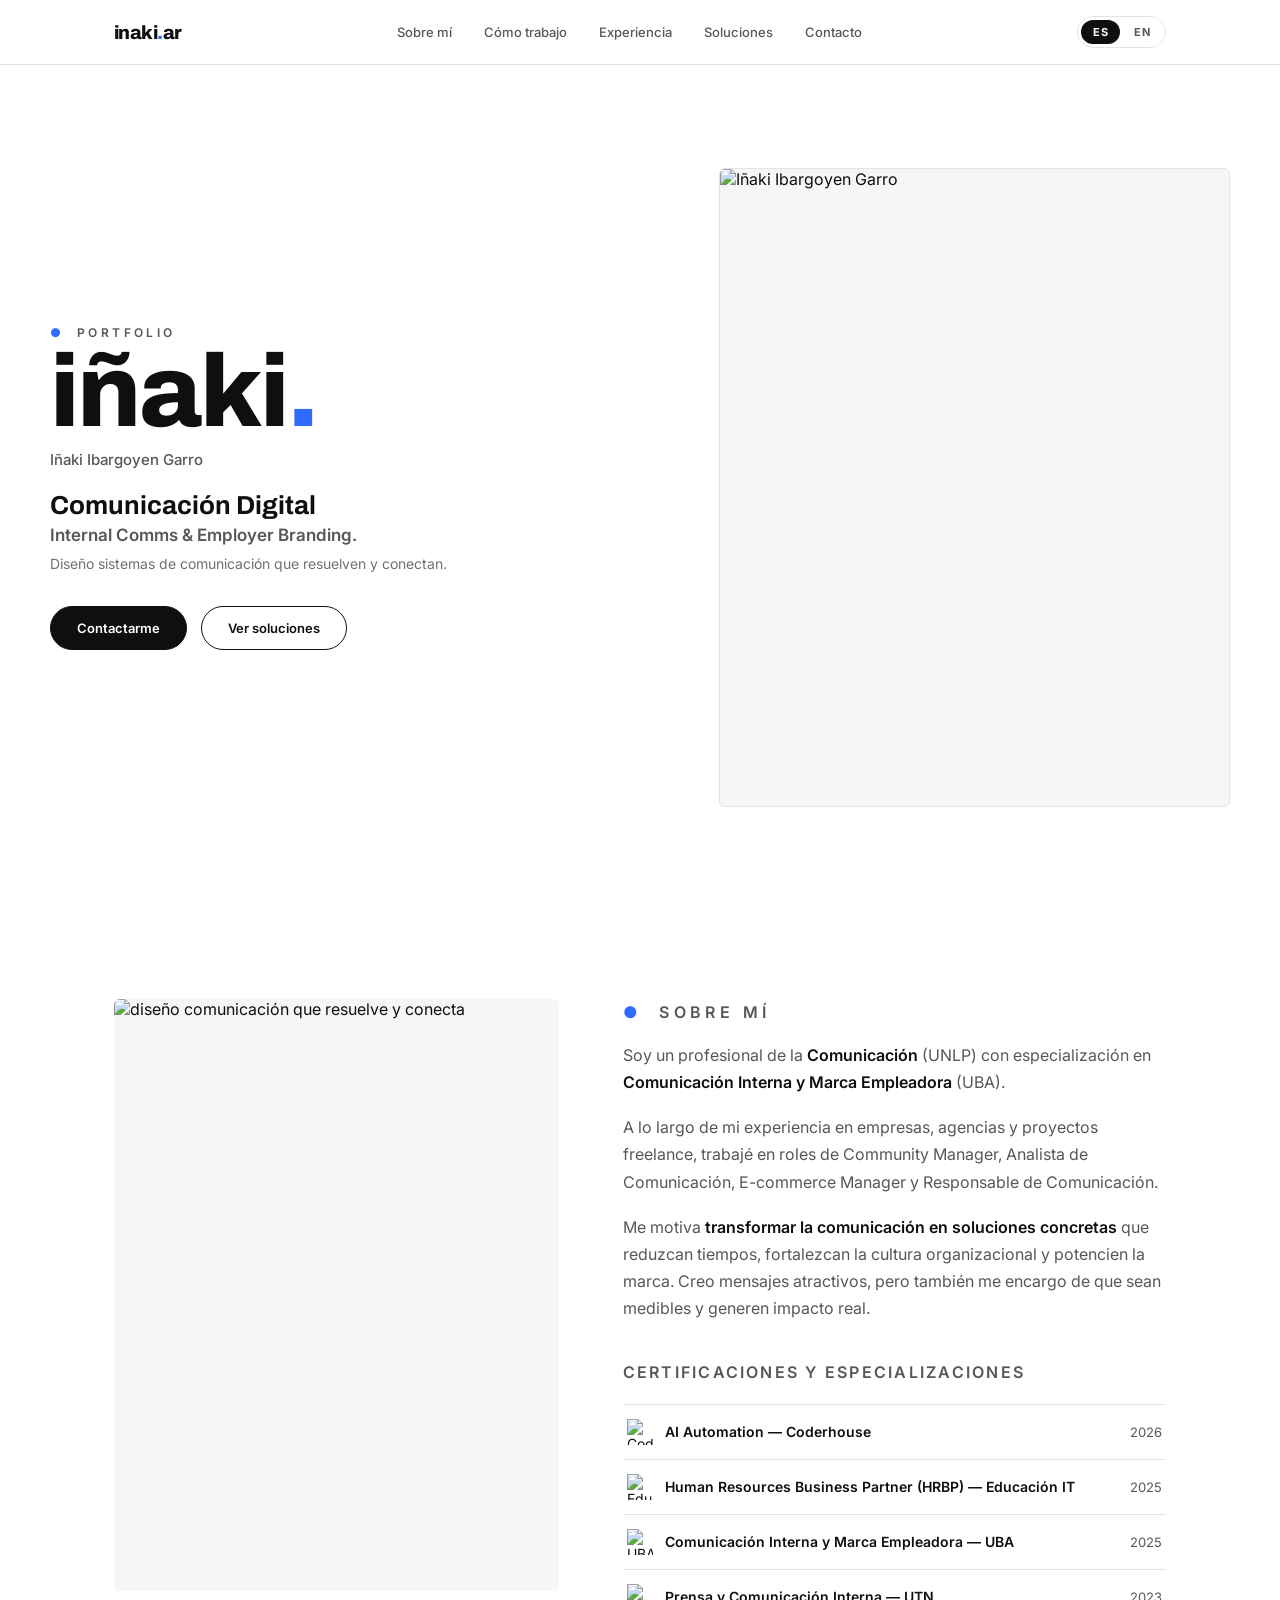
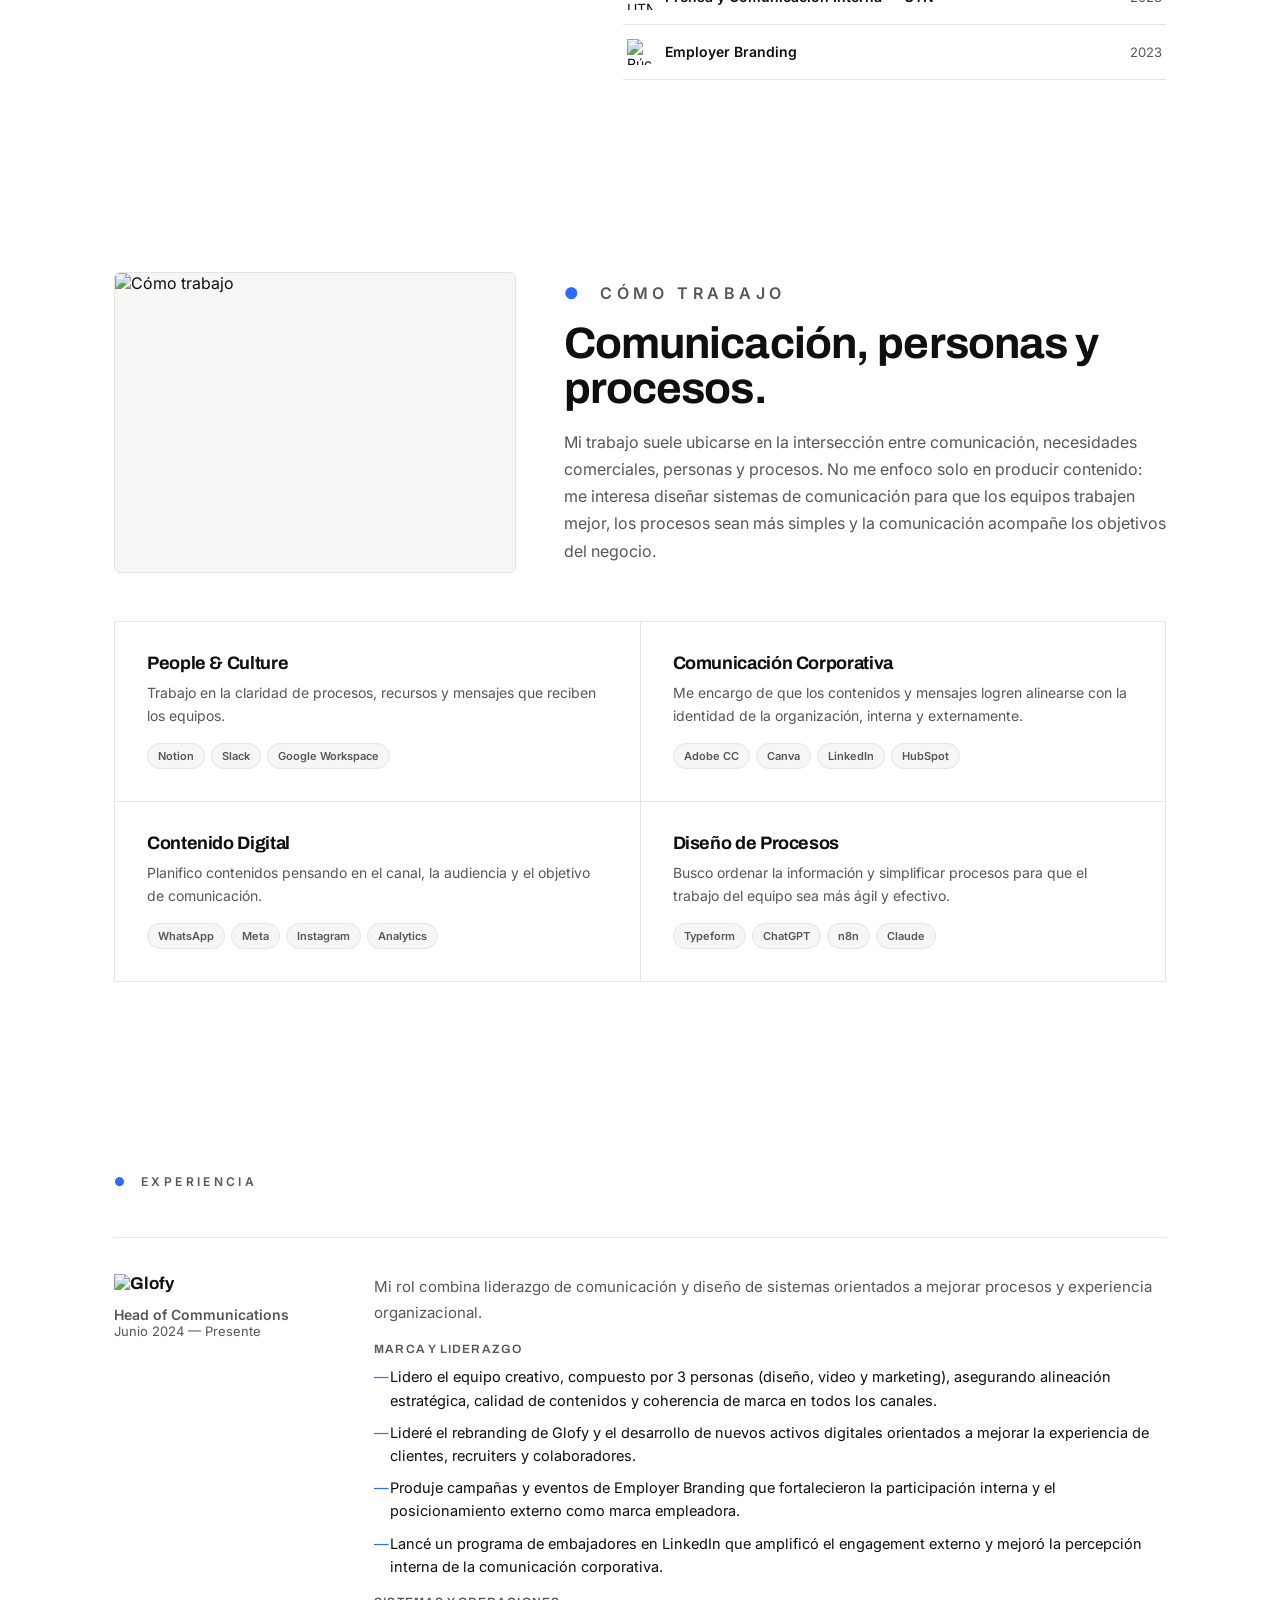
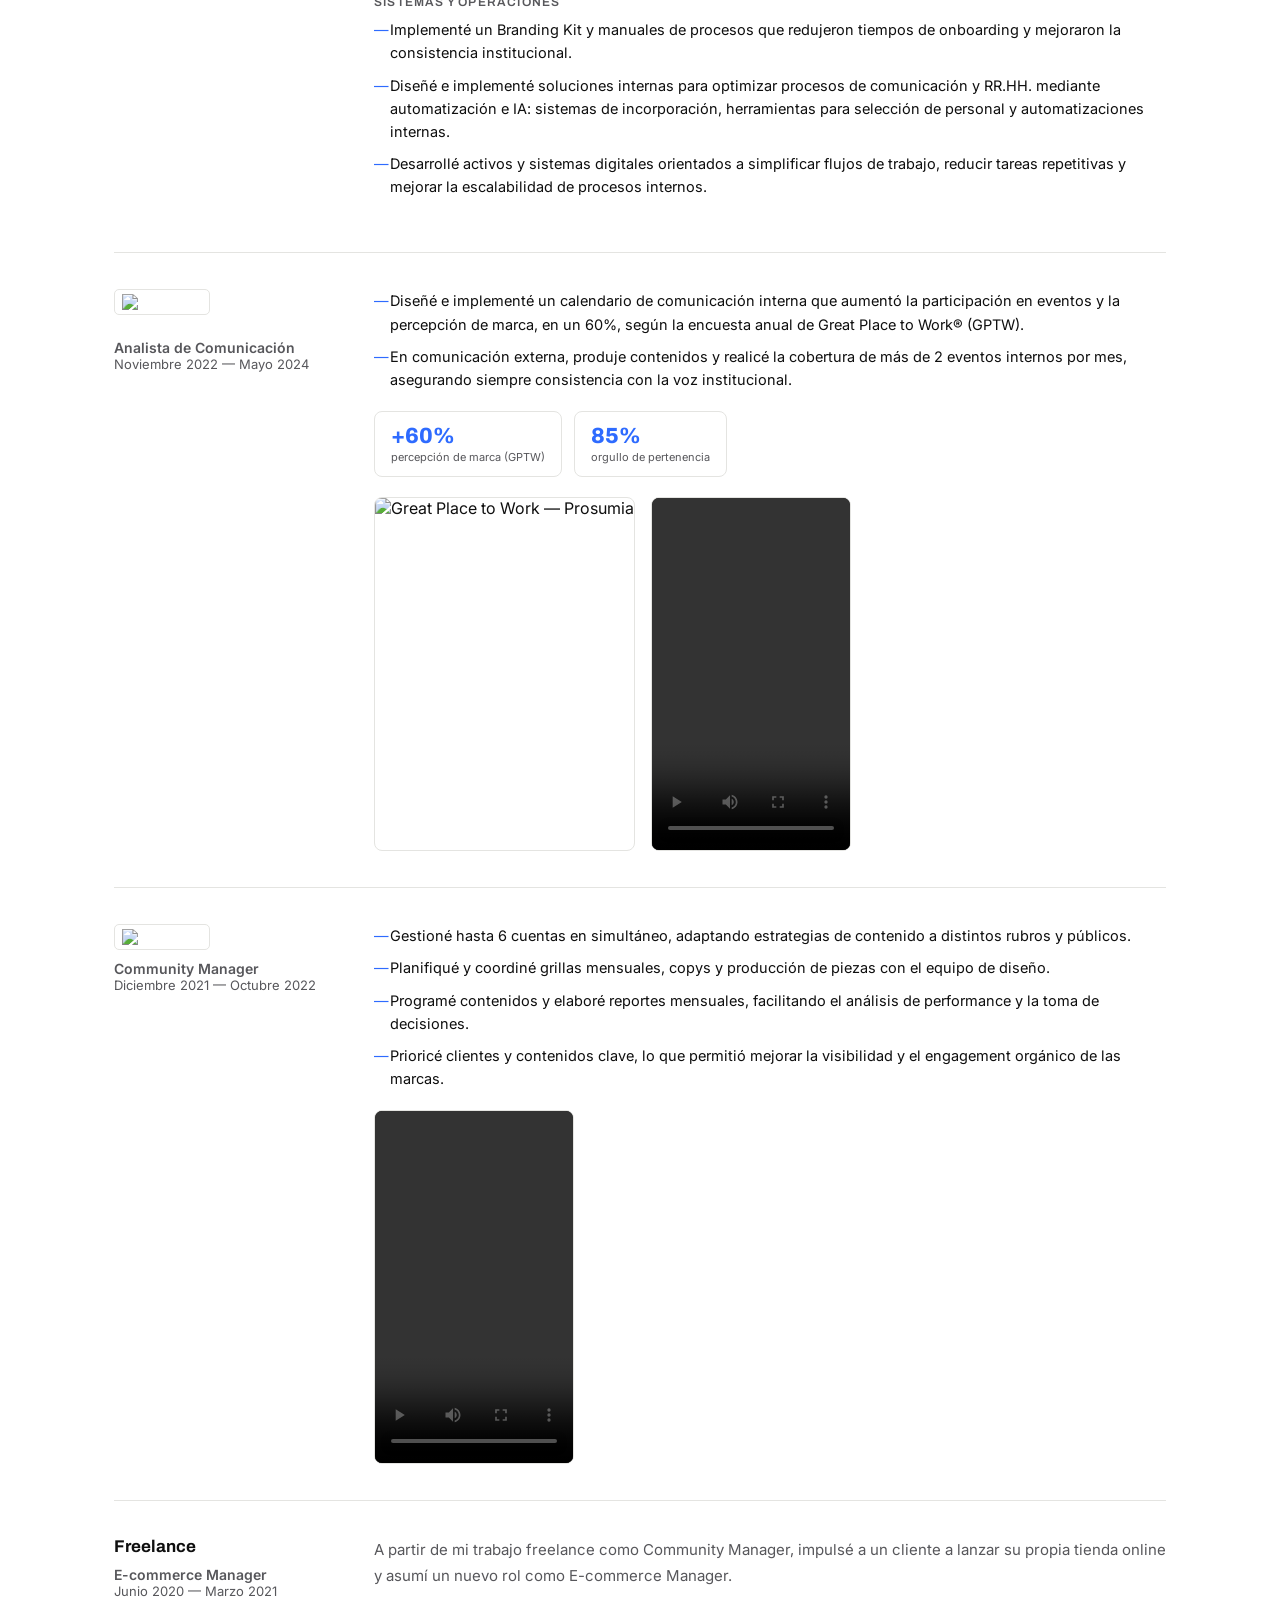
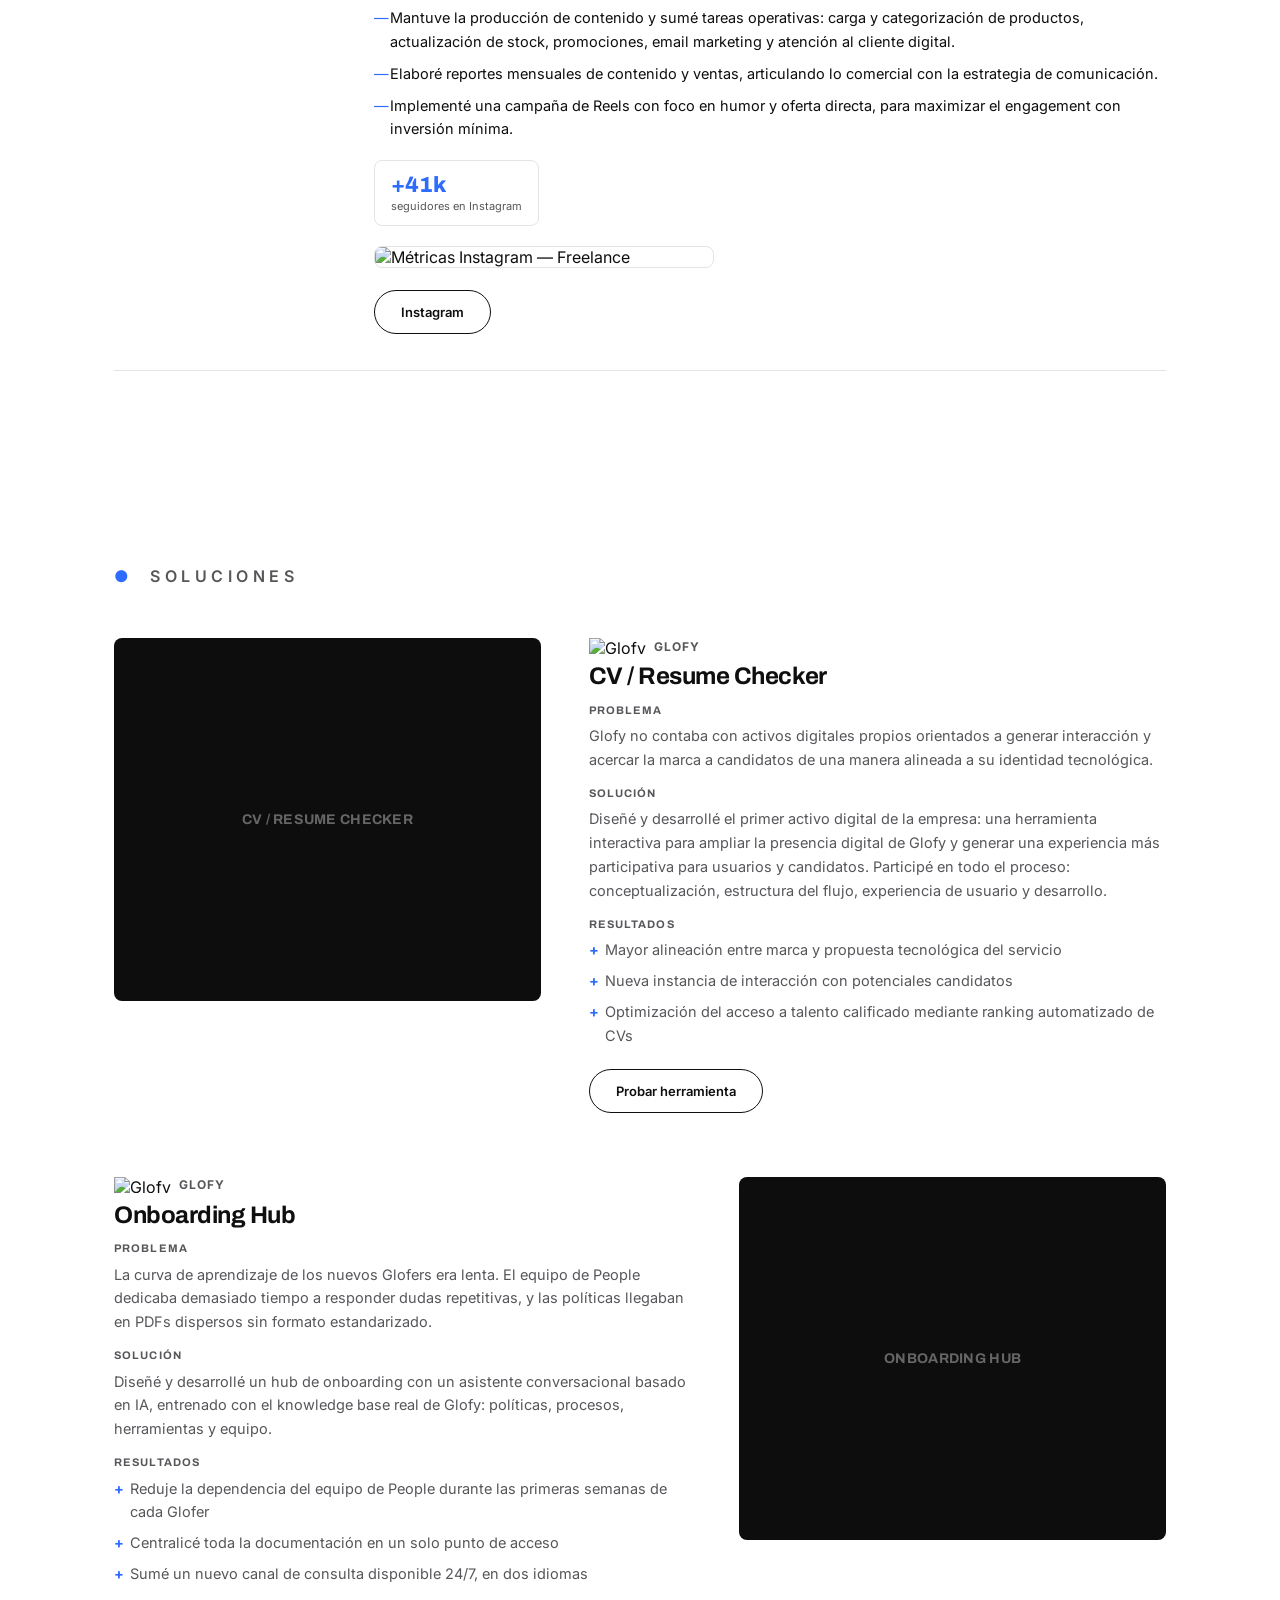
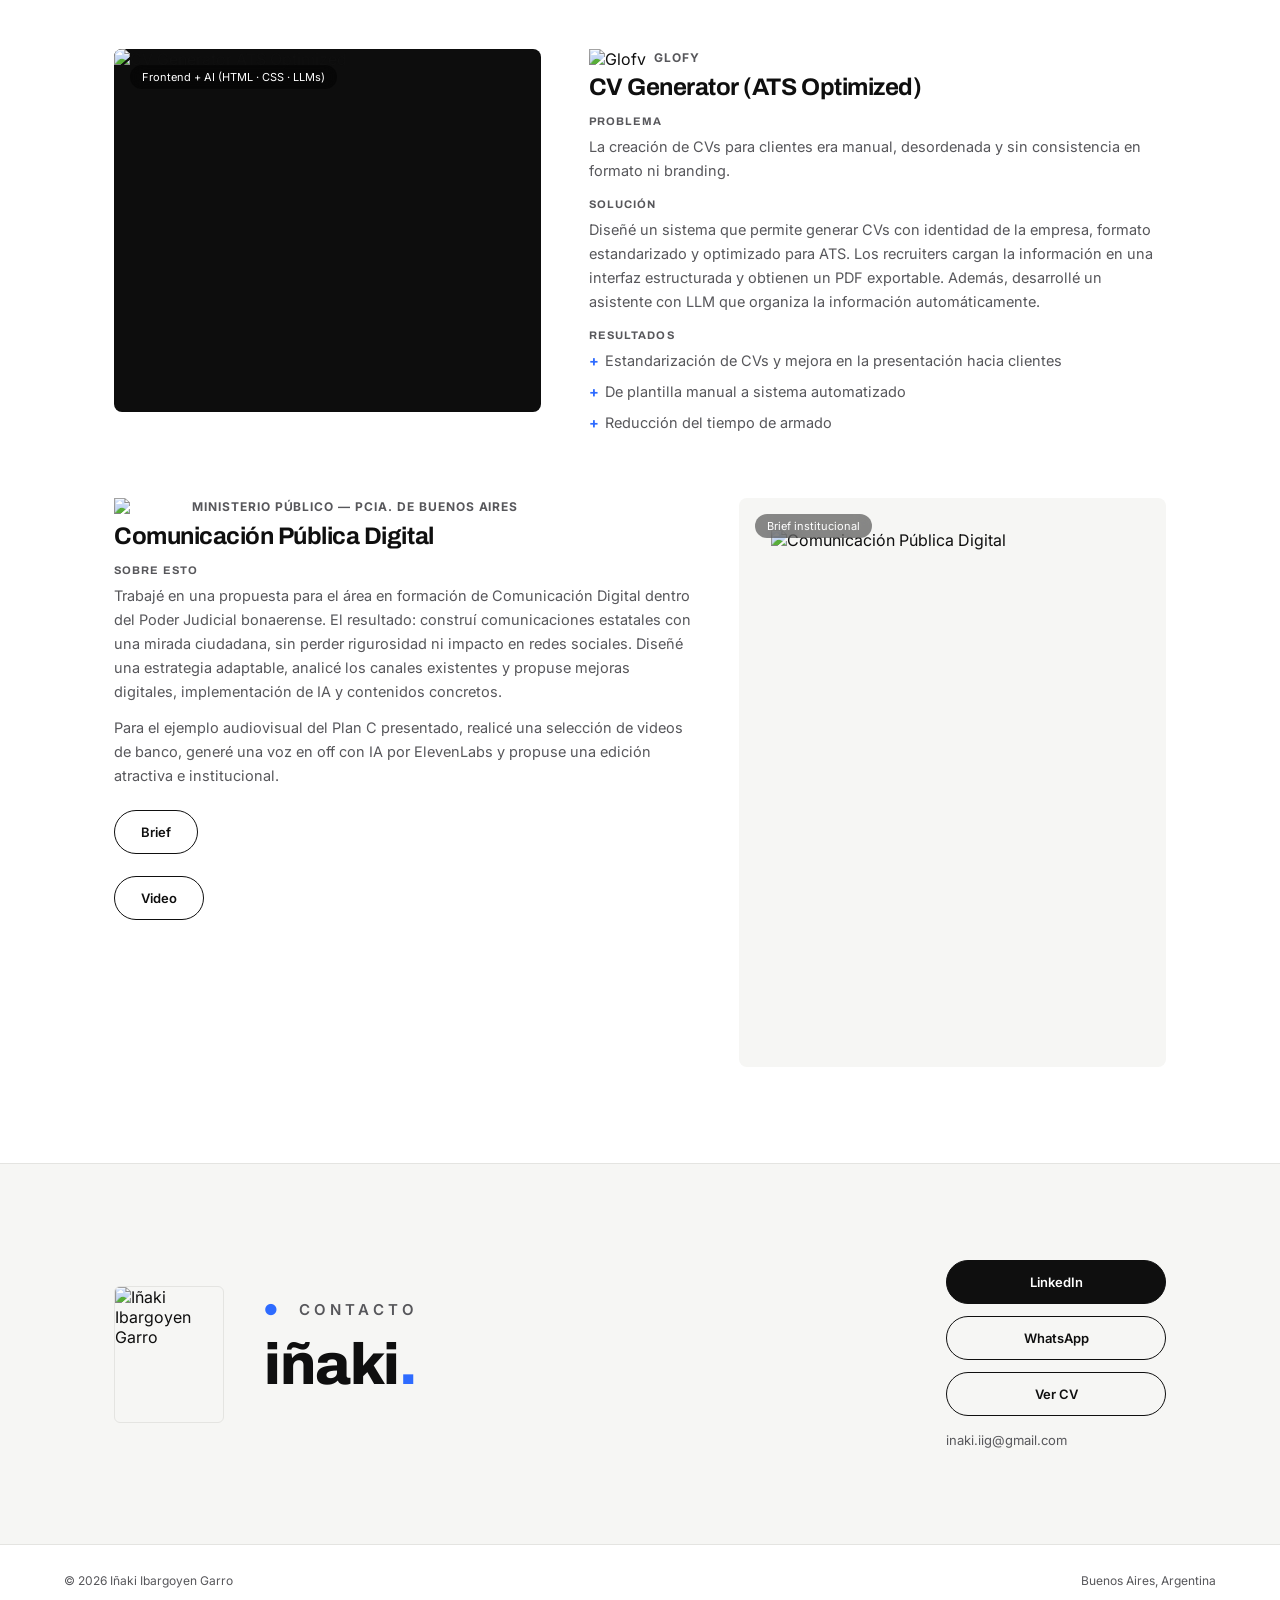
==== commit 6271b638: "Update index.html" ====
--- a/index.html
+++ b/index.html
@@ -102,6 +102,11 @@
   .nav-burger span{width:20px; height:2px; background:var(--ink);}
   header.on-dark .nav-burger span{background:var(--white);}
 
+  @media(max-width:720px){
+    header{backdrop-filter:none; background:rgba(255,255,255,0.97);}
+    header.on-dark{background:rgba(13,13,13,0.97);}
+  }
+
   @media(max-width:860px){
     nav.links{
       position:fixed; top:64px; left:0; right:0; background:var(--white);
@@ -274,7 +279,12 @@
     position:absolute; top:16px; left:16px; background:rgba(0,0,0,0.45); z-index:2;
     color:#fff; font-size:11px; padding:5px 12px; border-radius:20px; backdrop-filter:blur(8px);
   }
-  @media(max-width:720px){ .proj-media.large{padding:20px;} }
+  @media(max-width:720px){
+    .proj-media.large{padding:20px;}
+    .proj-media::before{filter:blur(14px) saturate(1.1) brightness(.6); transform:scale(1.1);}
+    .proj-media.on-light::before{filter:blur(14px) saturate(1.1) brightness(1.04);}
+    .proj-media .tag{backdrop-filter:none; background:rgba(0,0,0,0.55);}
+  }
   .proj-tag-holder{color:#666; font-family:'Archivo'; font-weight:700; font-size:14px; letter-spacing:0.02em;}
   .proj-body .brand{display:flex; align-items:center; gap:8px; margin-bottom:10px;}
   .proj-body .brand-logo{height:16px; width:auto; max-width:70px; object-fit:contain;}
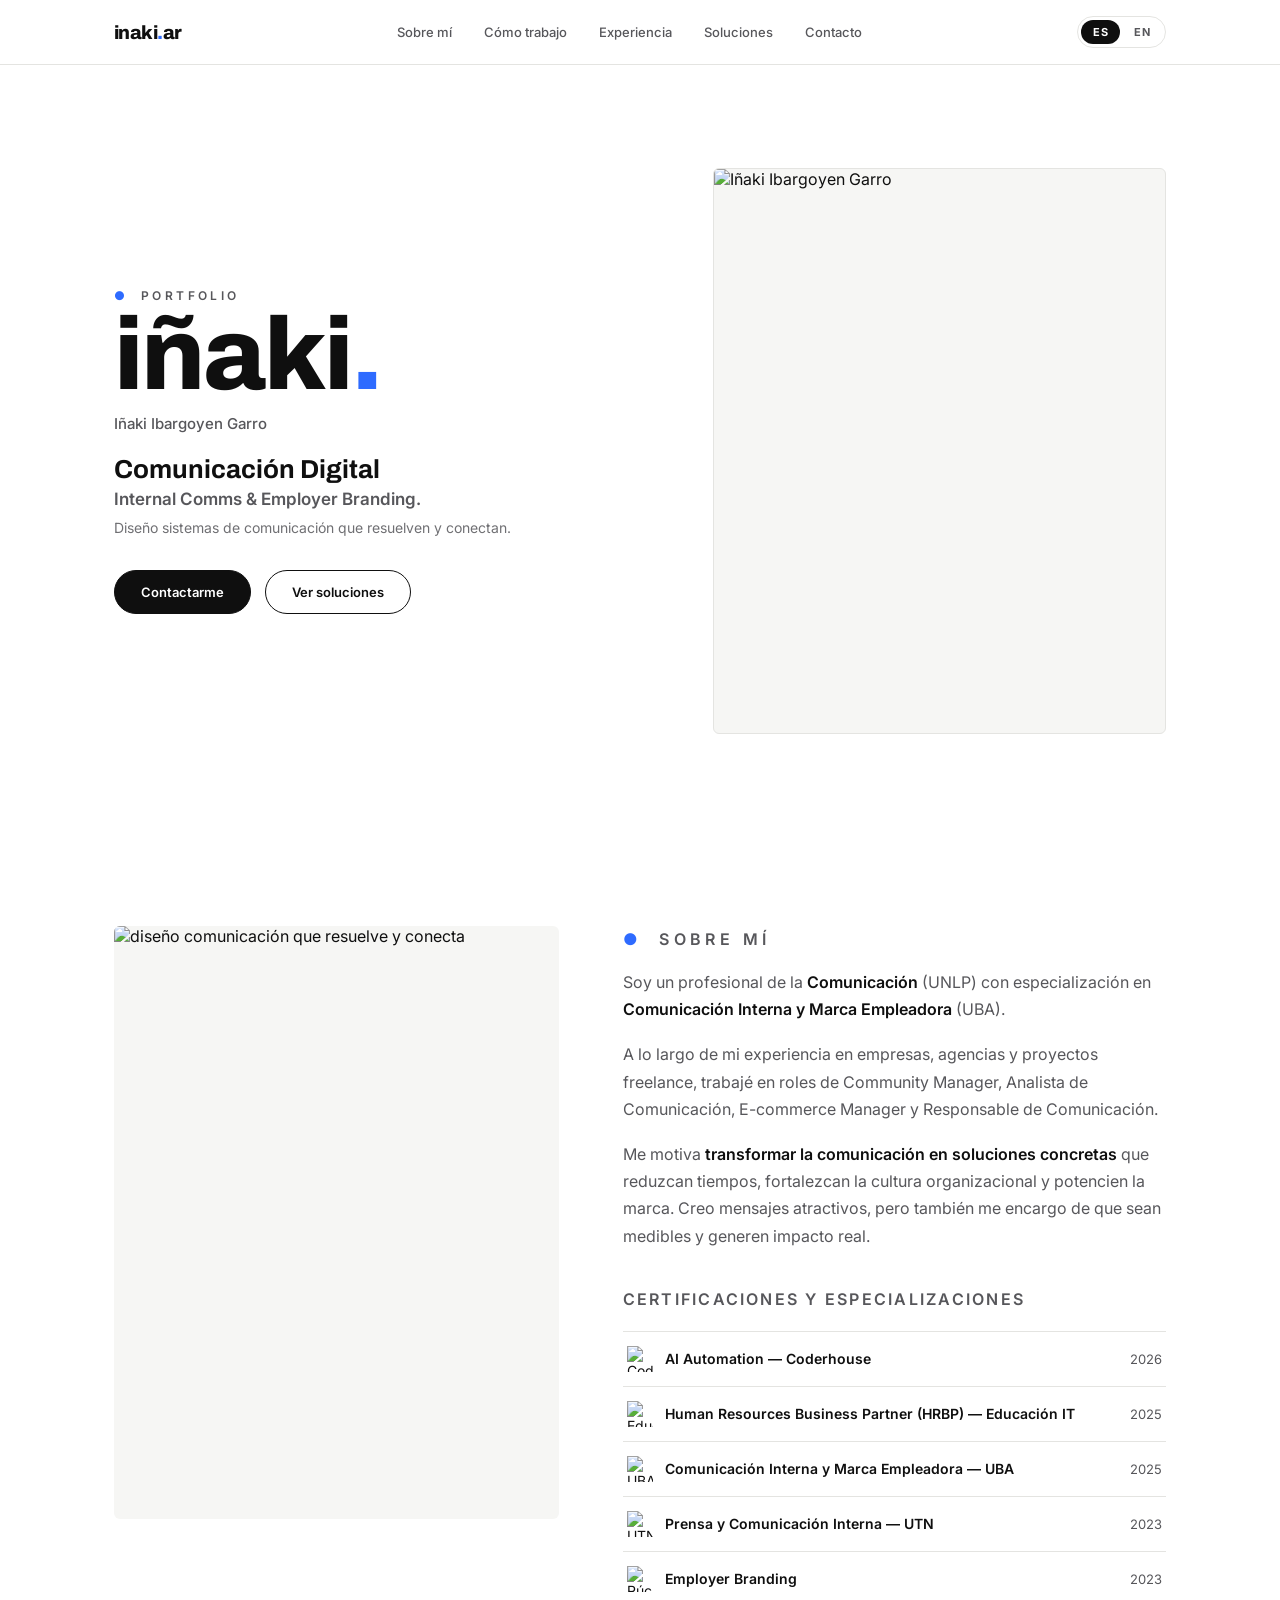
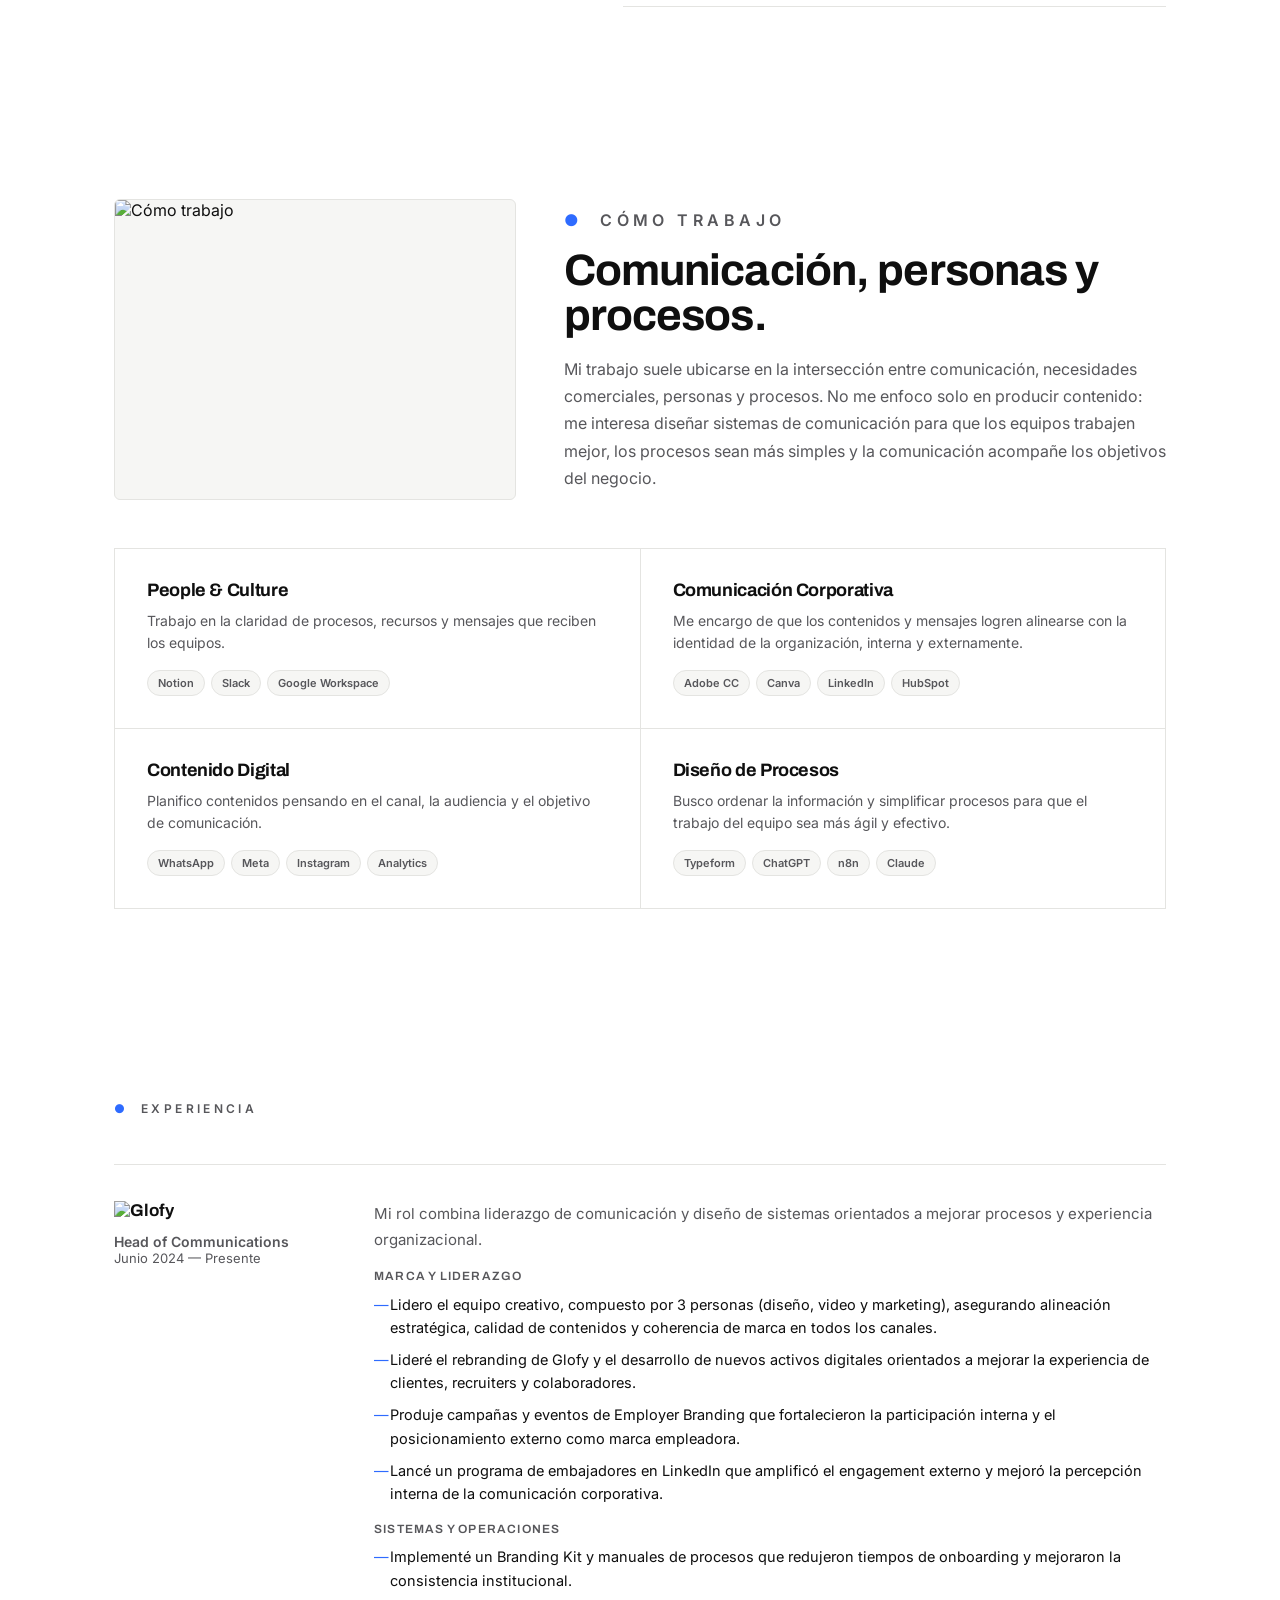
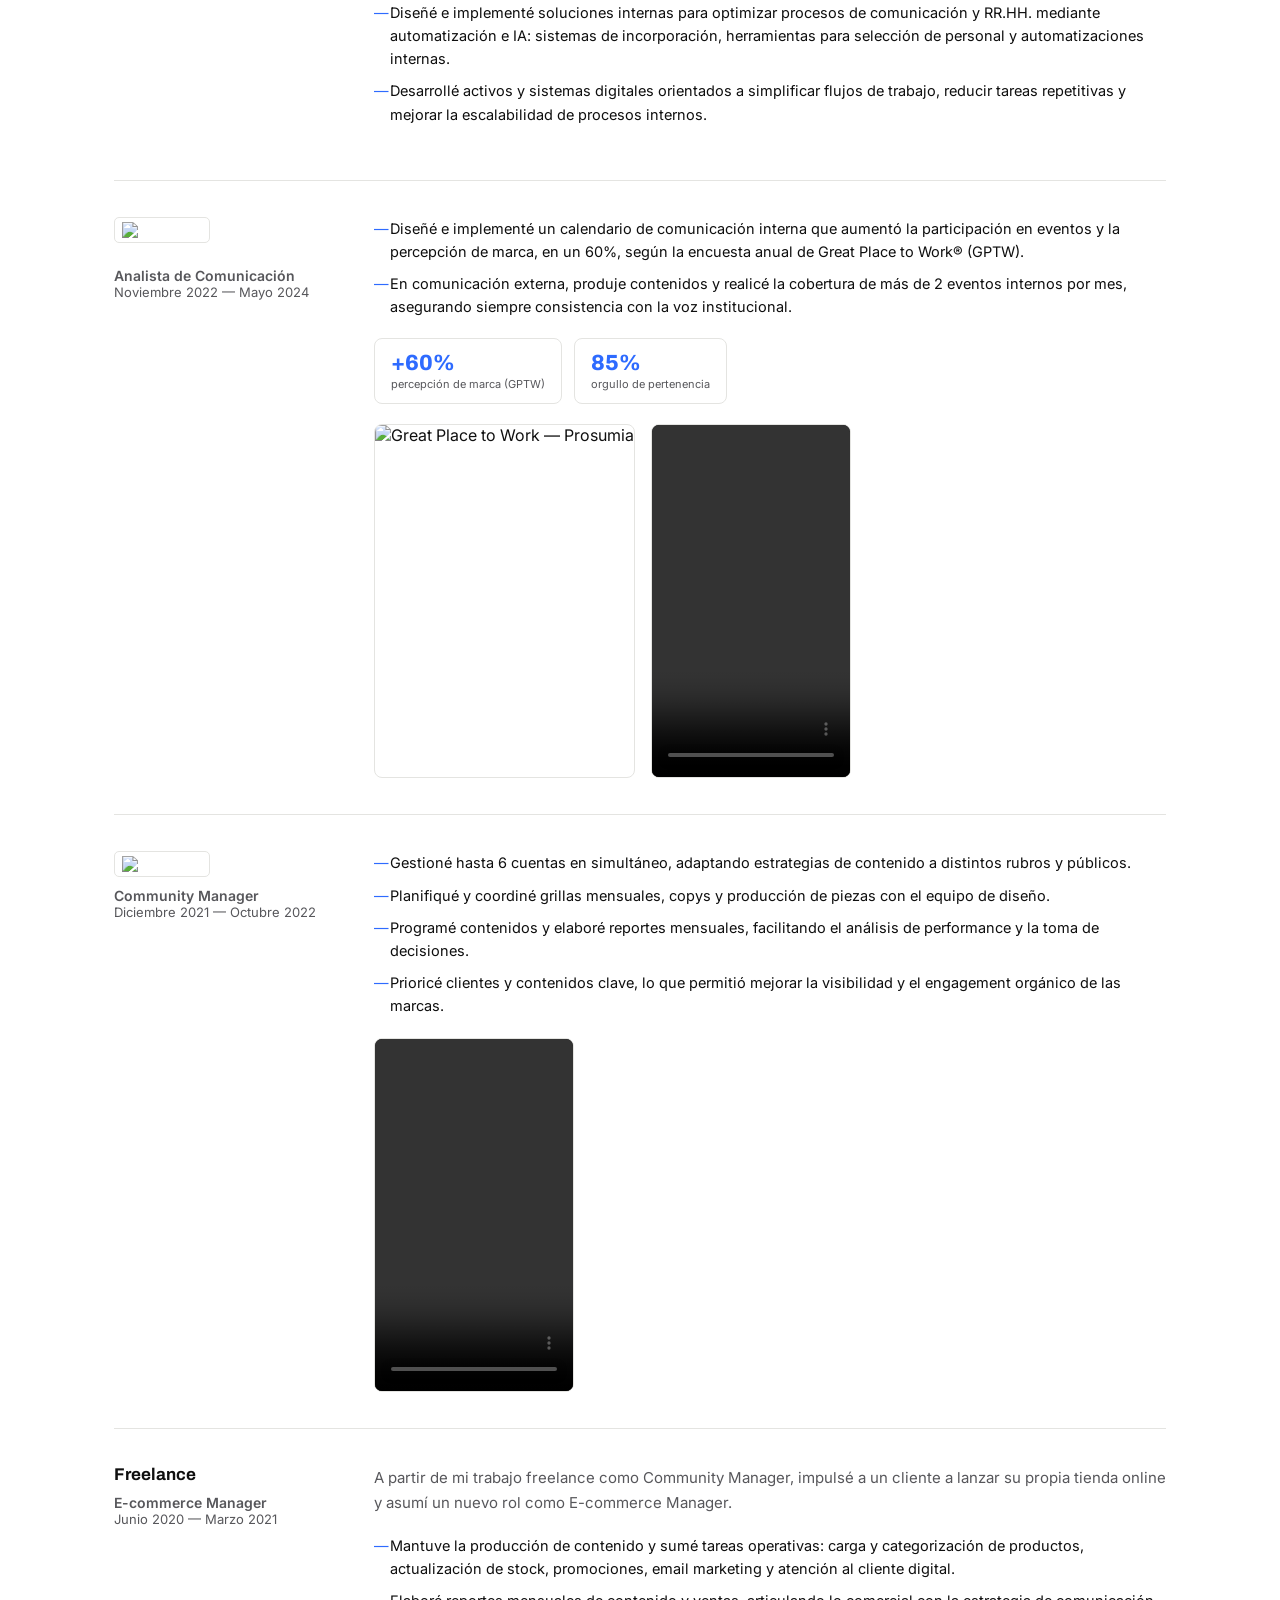
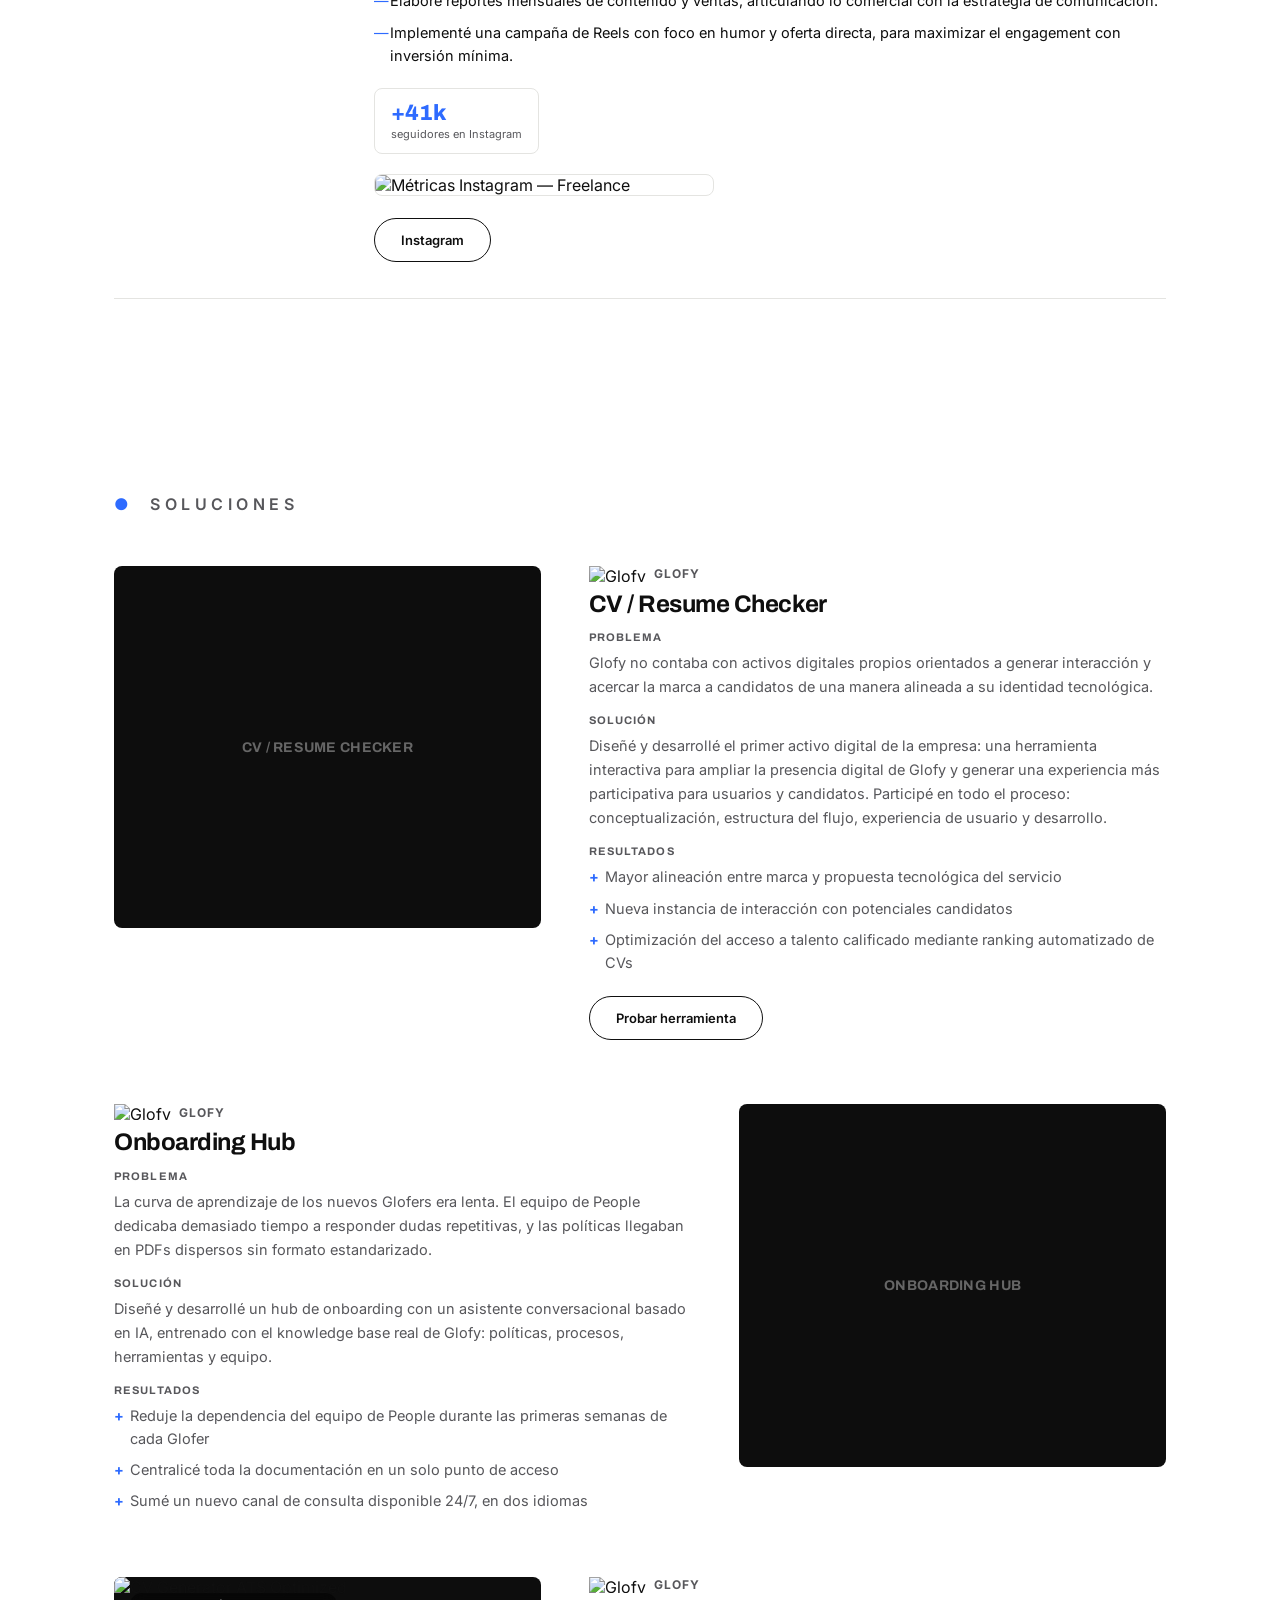
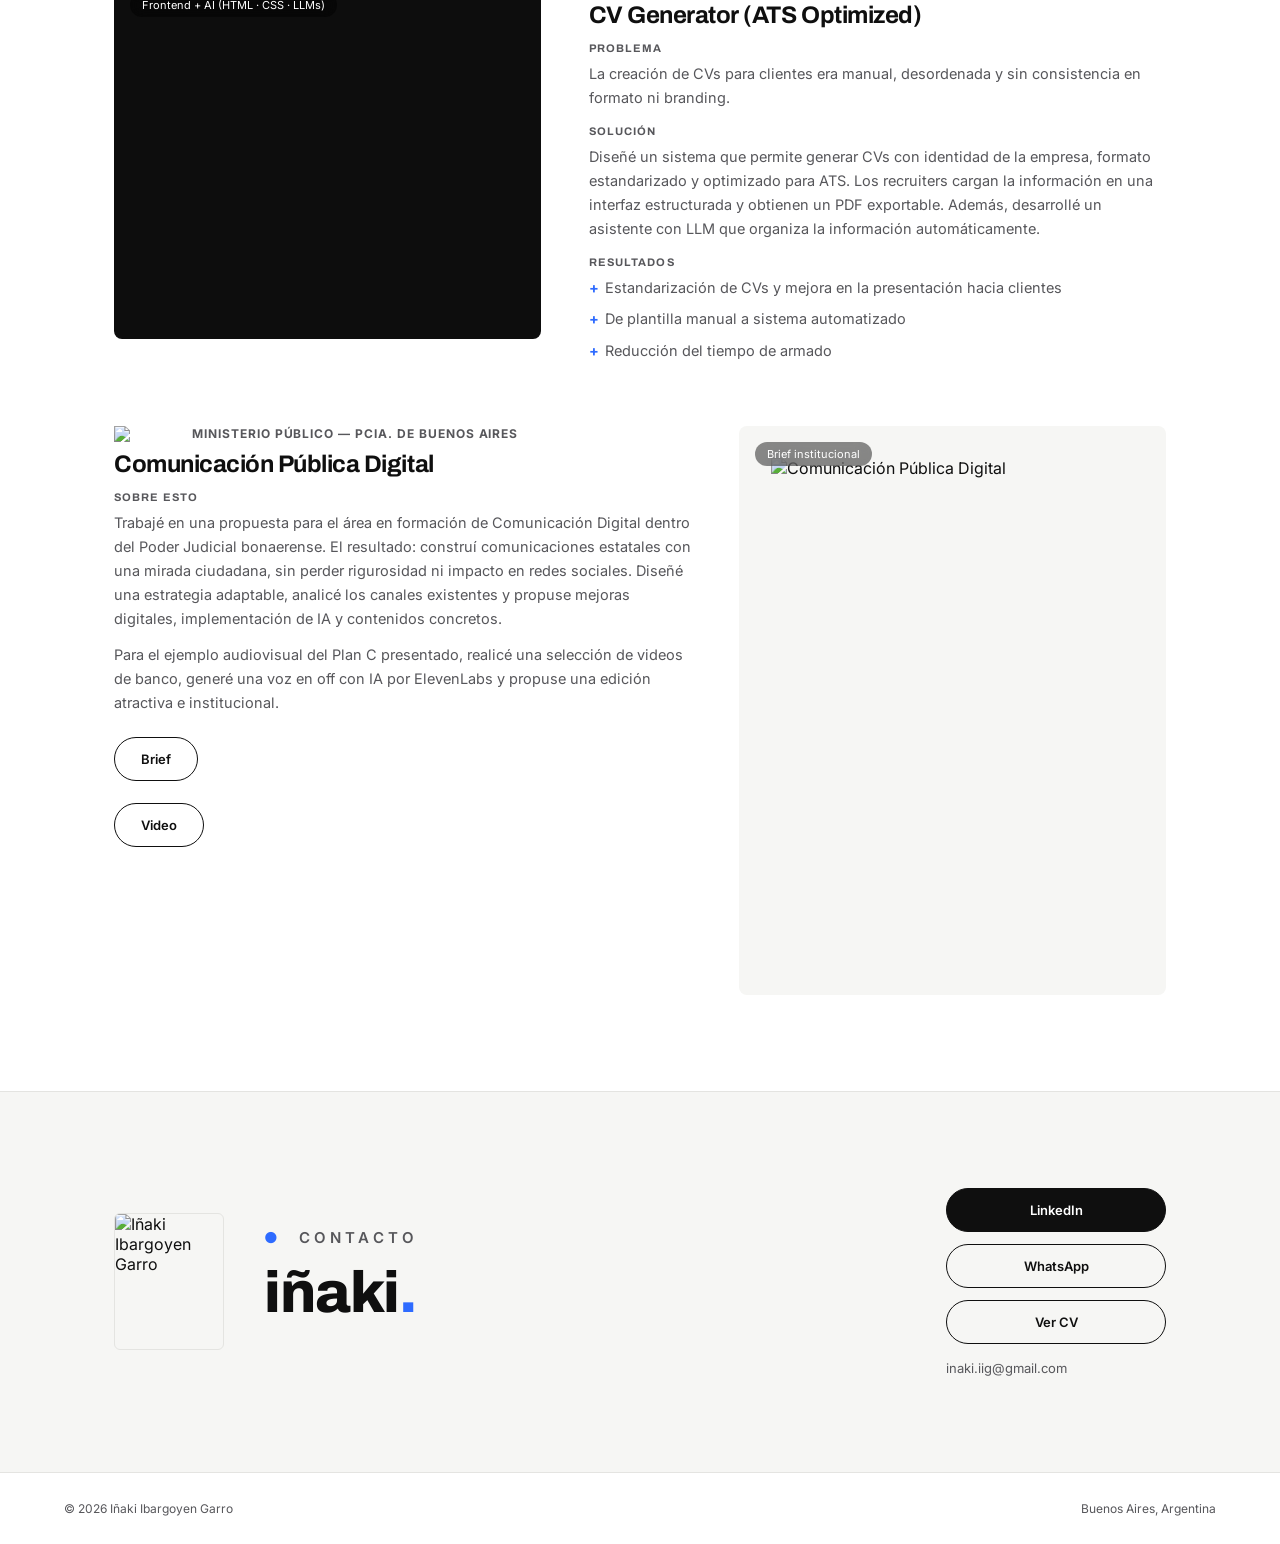
==== commit cd76fabb: "Update index.html" ====
--- a/index.html
+++ b/index.html
@@ -122,7 +122,7 @@
 
   /* ---------- HERO ---------- */
   .hero{
-    padding:168px 0 96px;
+    padding-top:168px; padding-bottom:96px;
     display:grid; grid-template-columns:1.2fr 1fr; gap:56px; align-items:center;
   }
   .hero-name{font-size:15px; color:var(--ink-soft); font-weight:500; margin-bottom:18px;}
@@ -734,3 +734,4 @@
 
 </body>
 </html>
+
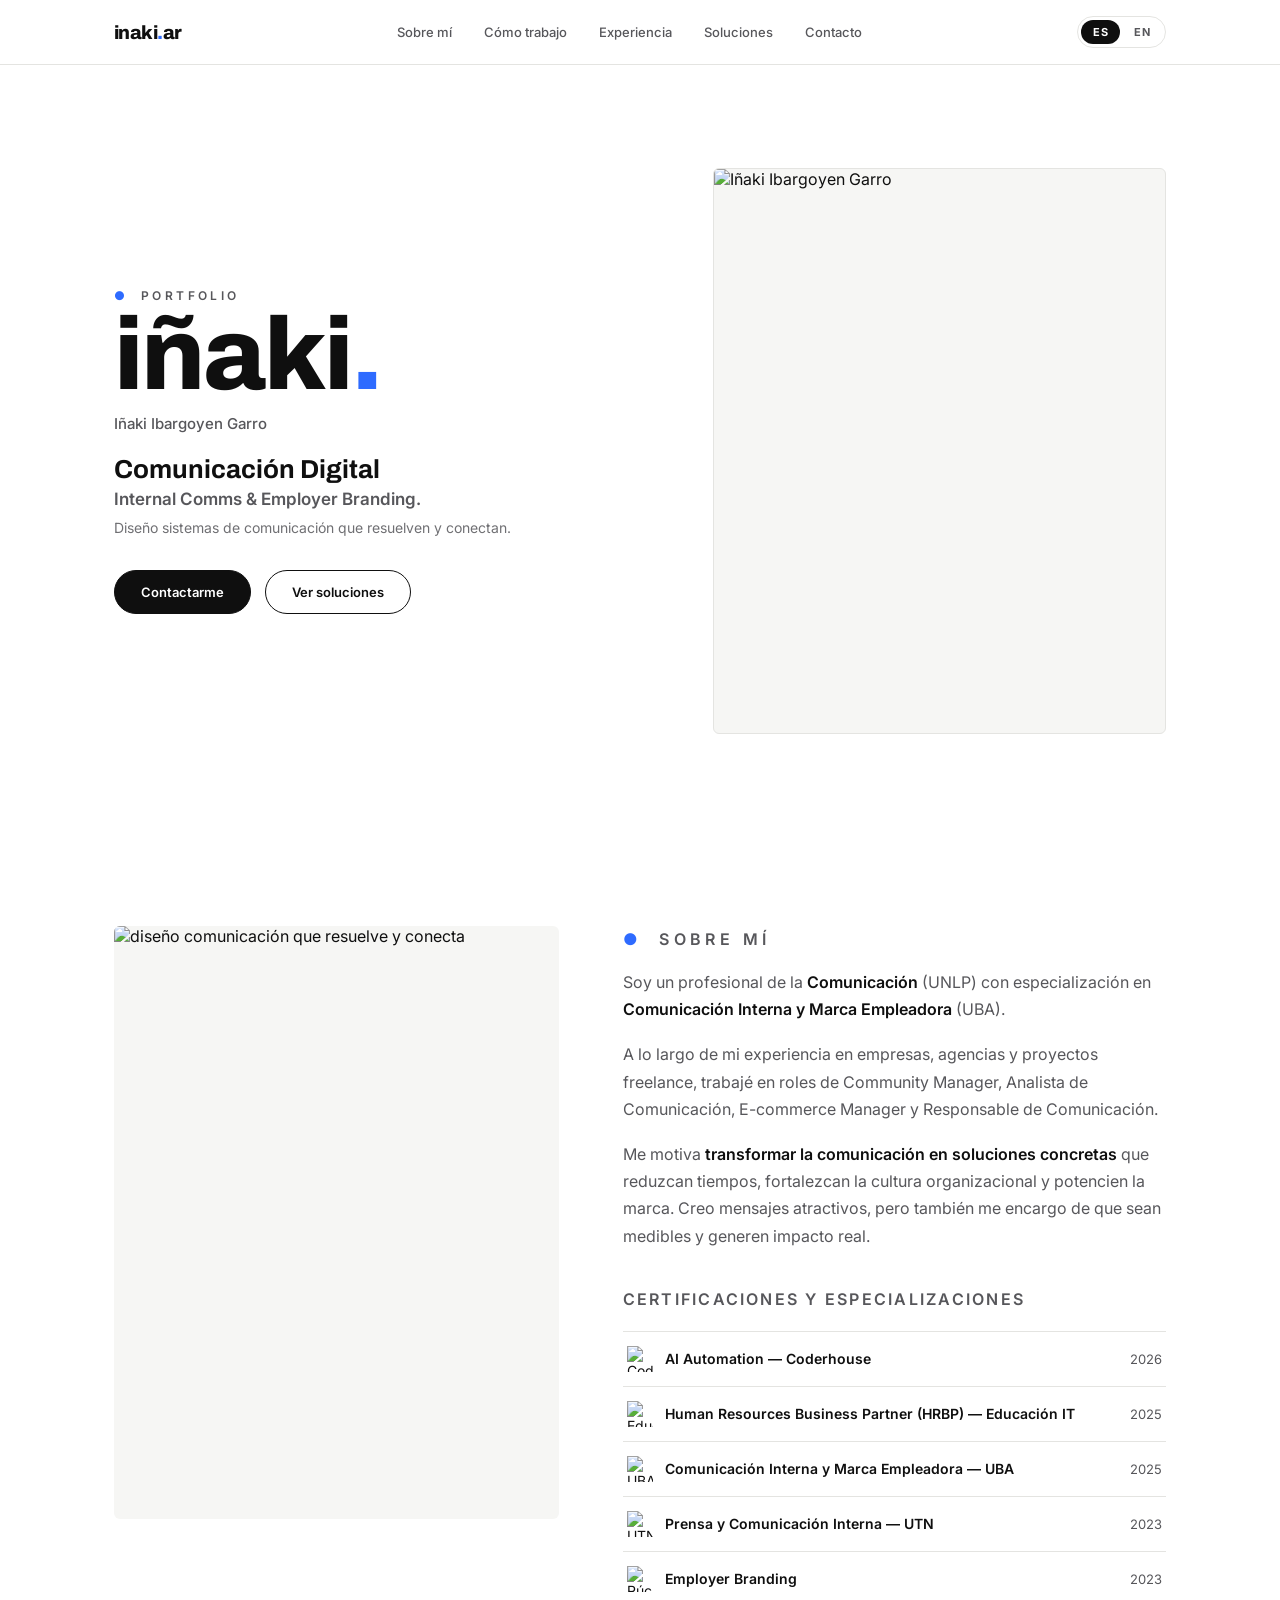
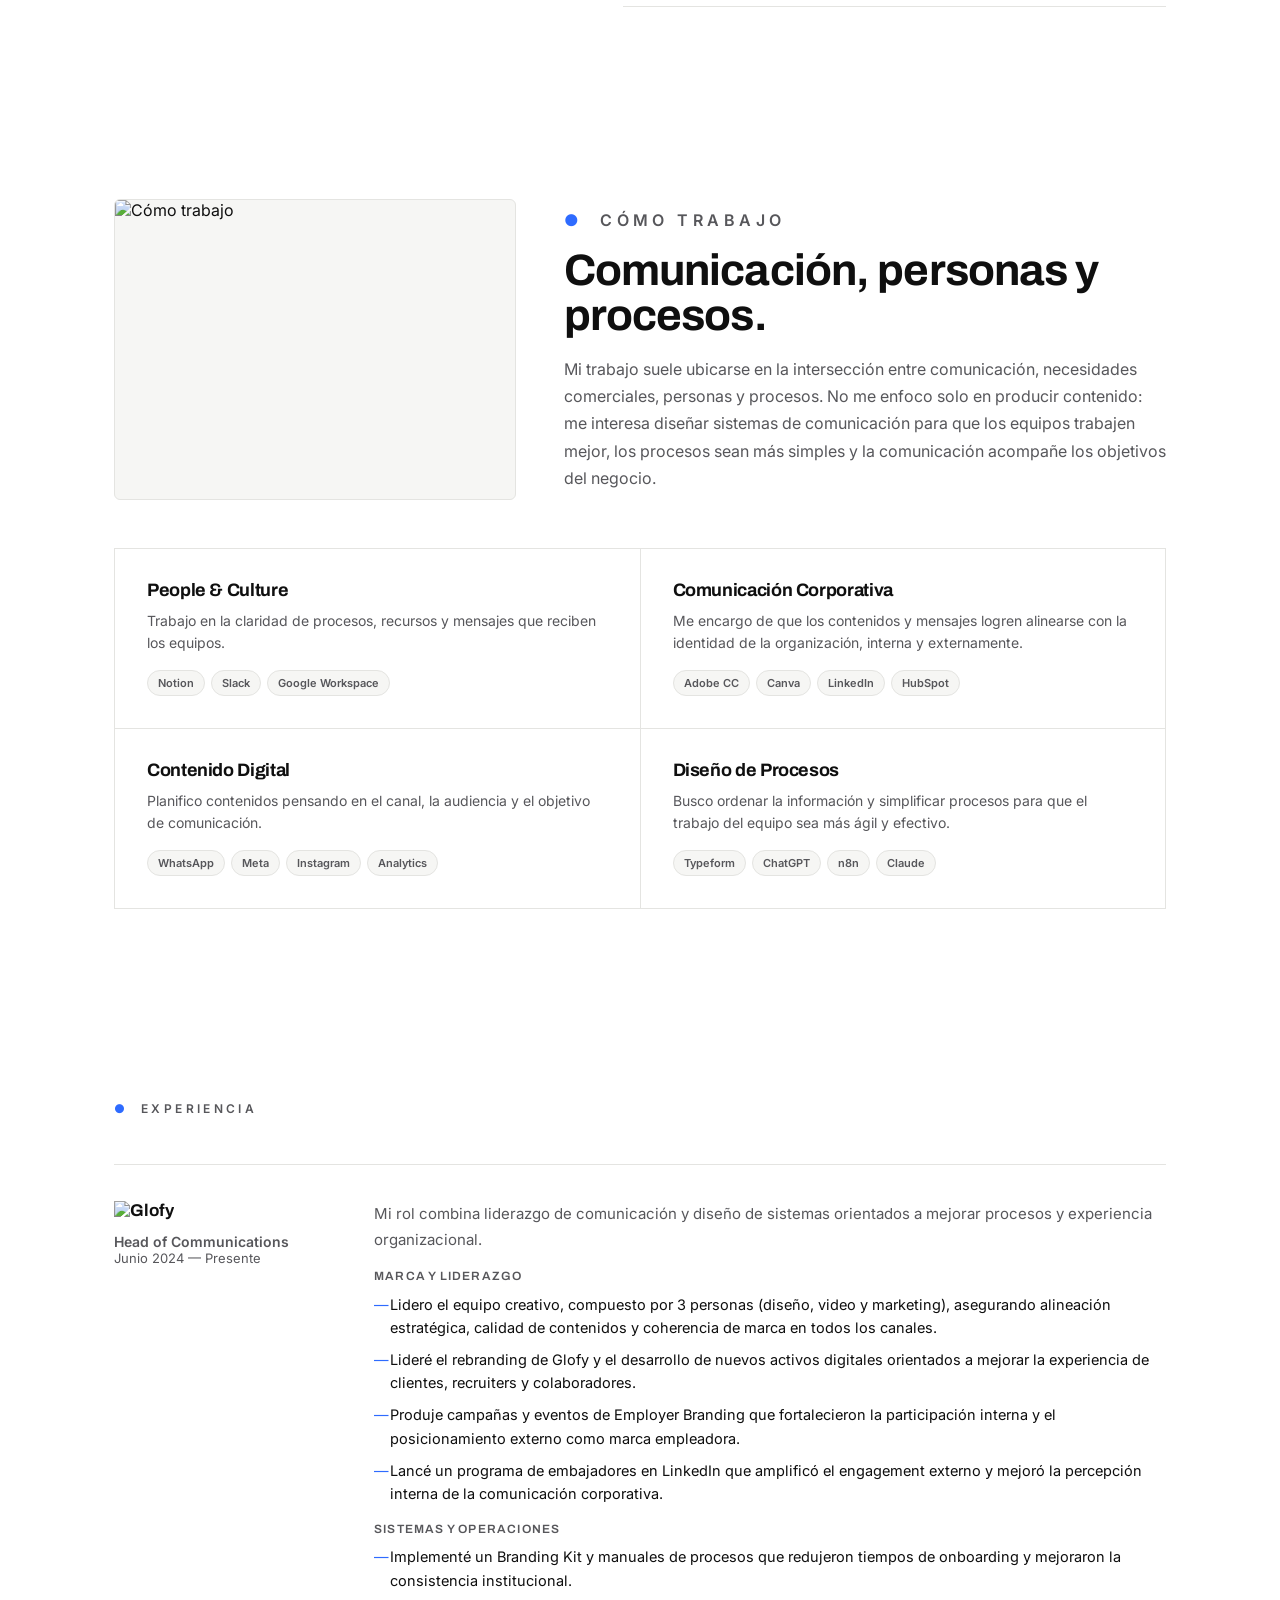
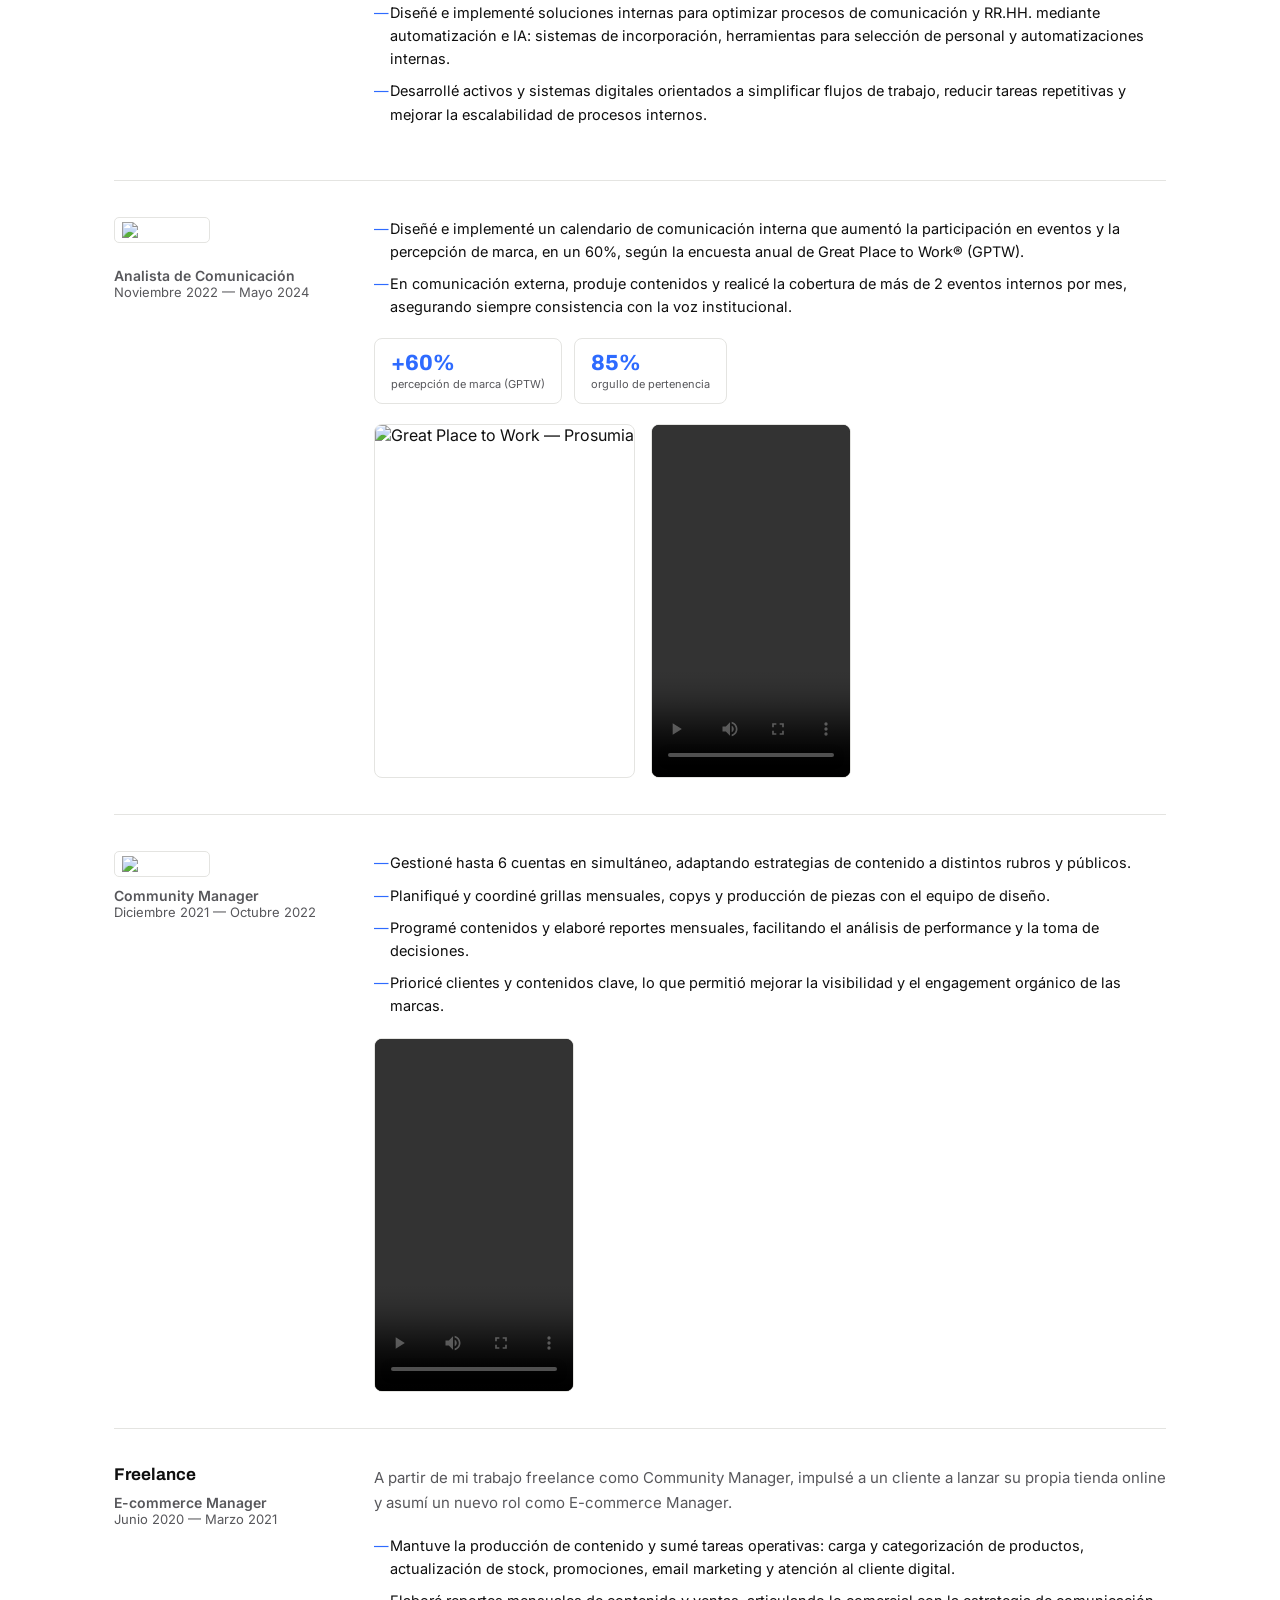
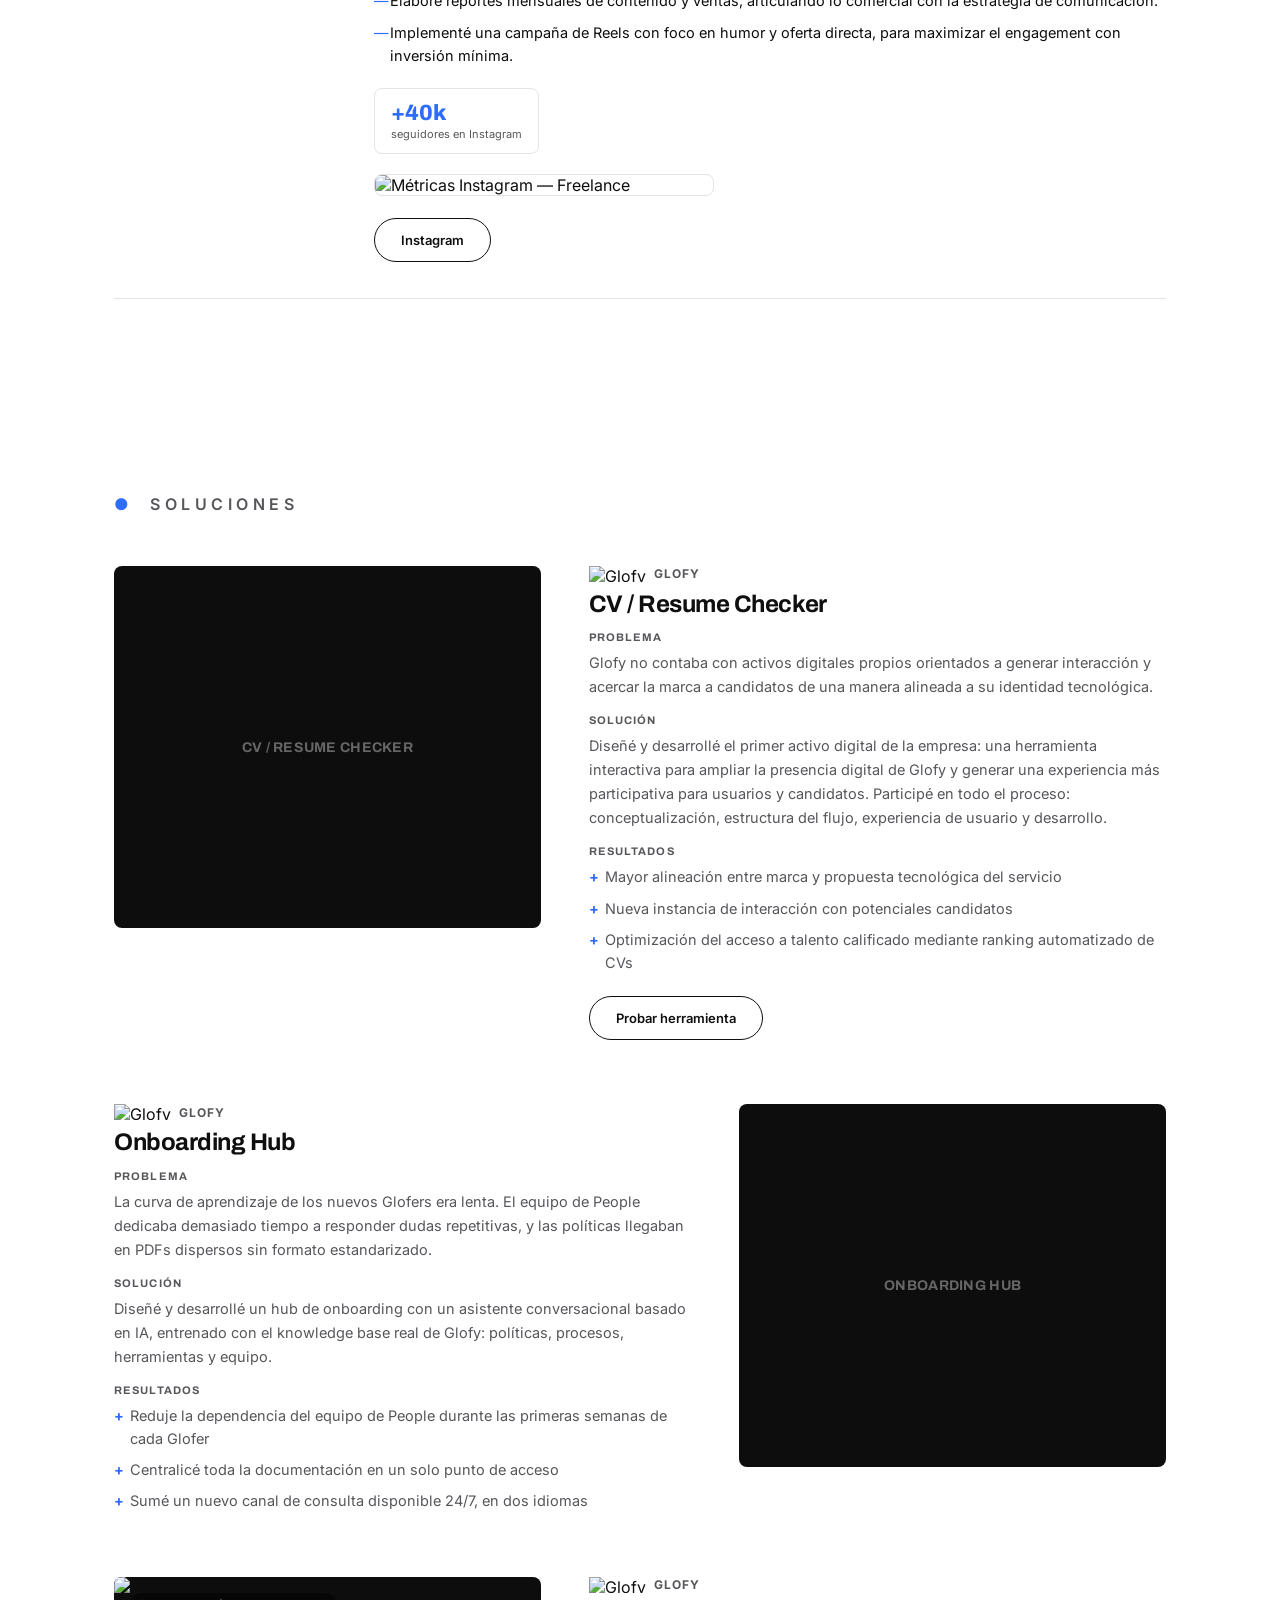
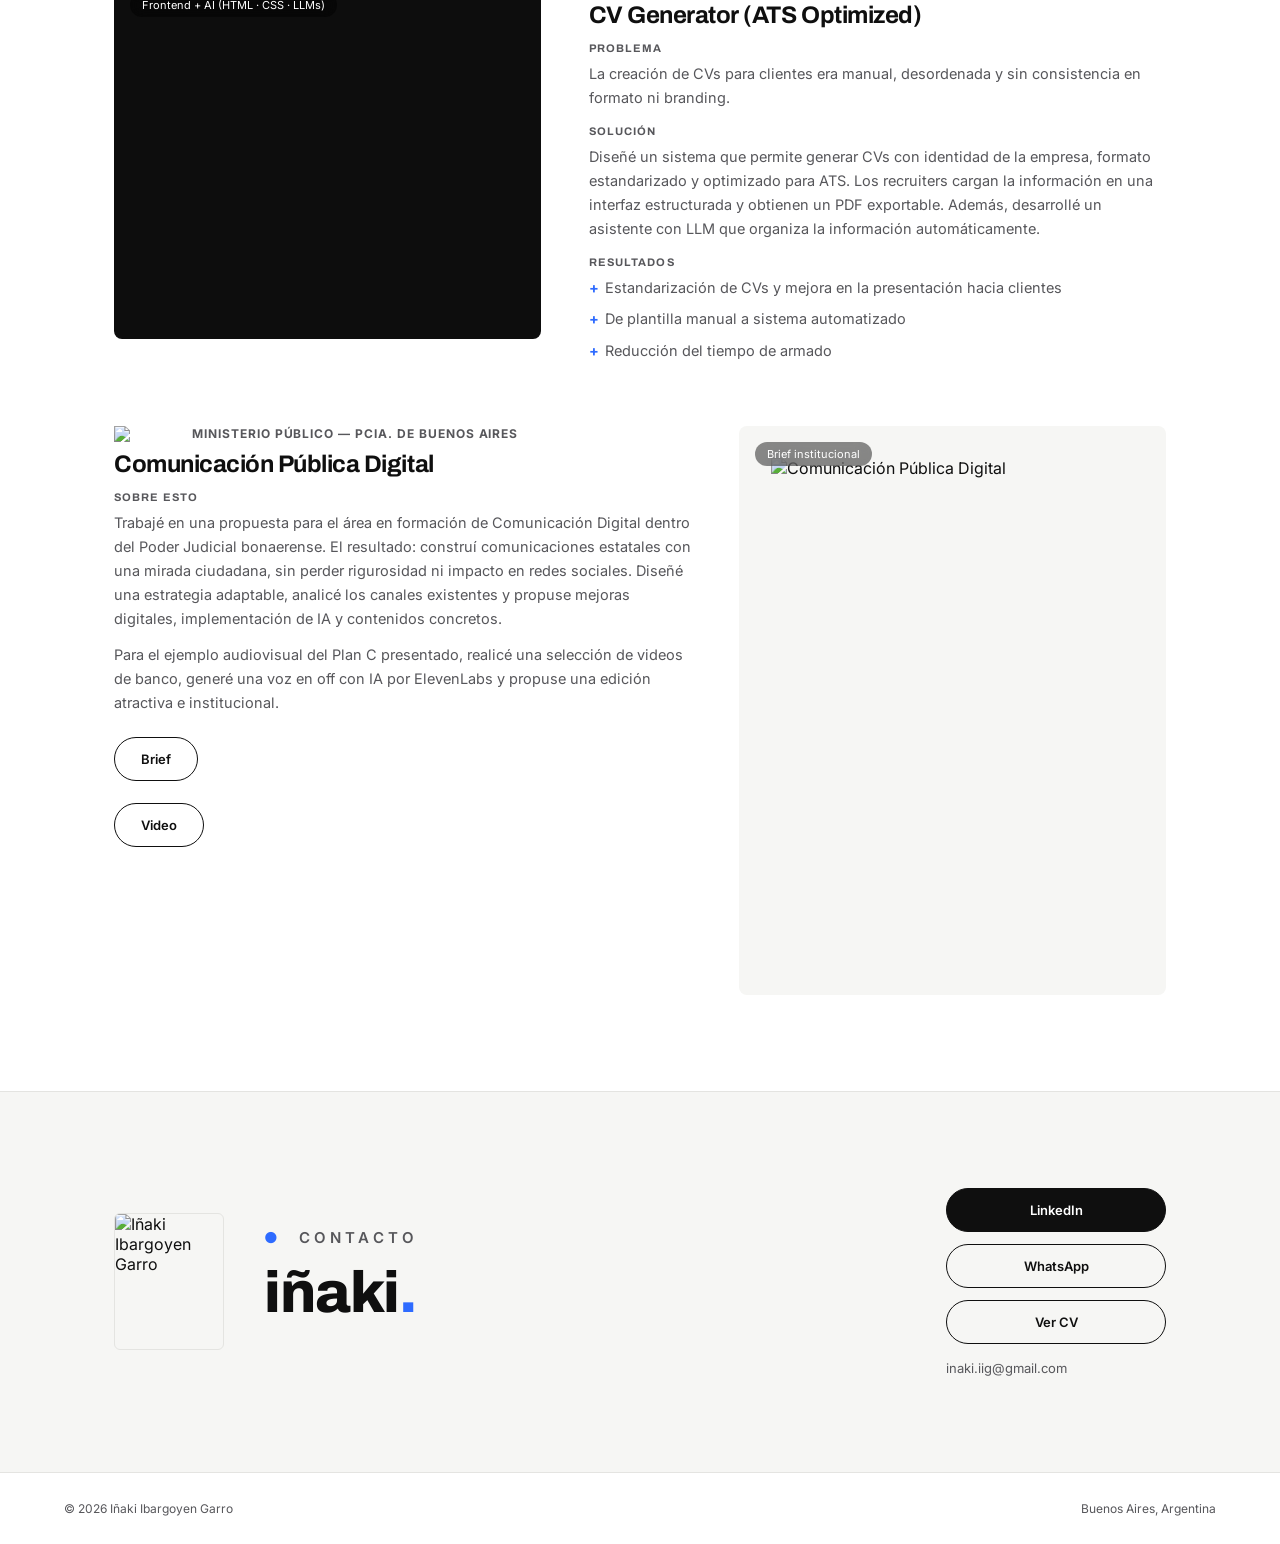
==== commit af190333: "Update index.html" ====
--- a/index.html
+++ b/index.html
@@ -550,7 +550,7 @@
           </ul>
         </div>
         <div class="stat-row">
-          <div class="stat"> <div class="num">+41k</div><div class="label i18n" data-es="seguidores en Instagram" data-en="Instagram followers">seguidores en Instagram</div></div>
+          <div class="stat"> <div class="num">+40k</div><div class="label i18n" data-es="seguidores en Instagram" data-en="Instagram followers">seguidores en Instagram</div></div>
         </div>
         <div class="exp-media">
           <img src="https://raw.githubusercontent.com/inaki-ibargoyengarro/portfolio/refs/heads/main/ecommerce-m%C3%A9tricas.png" alt="Métricas Instagram — Freelance">
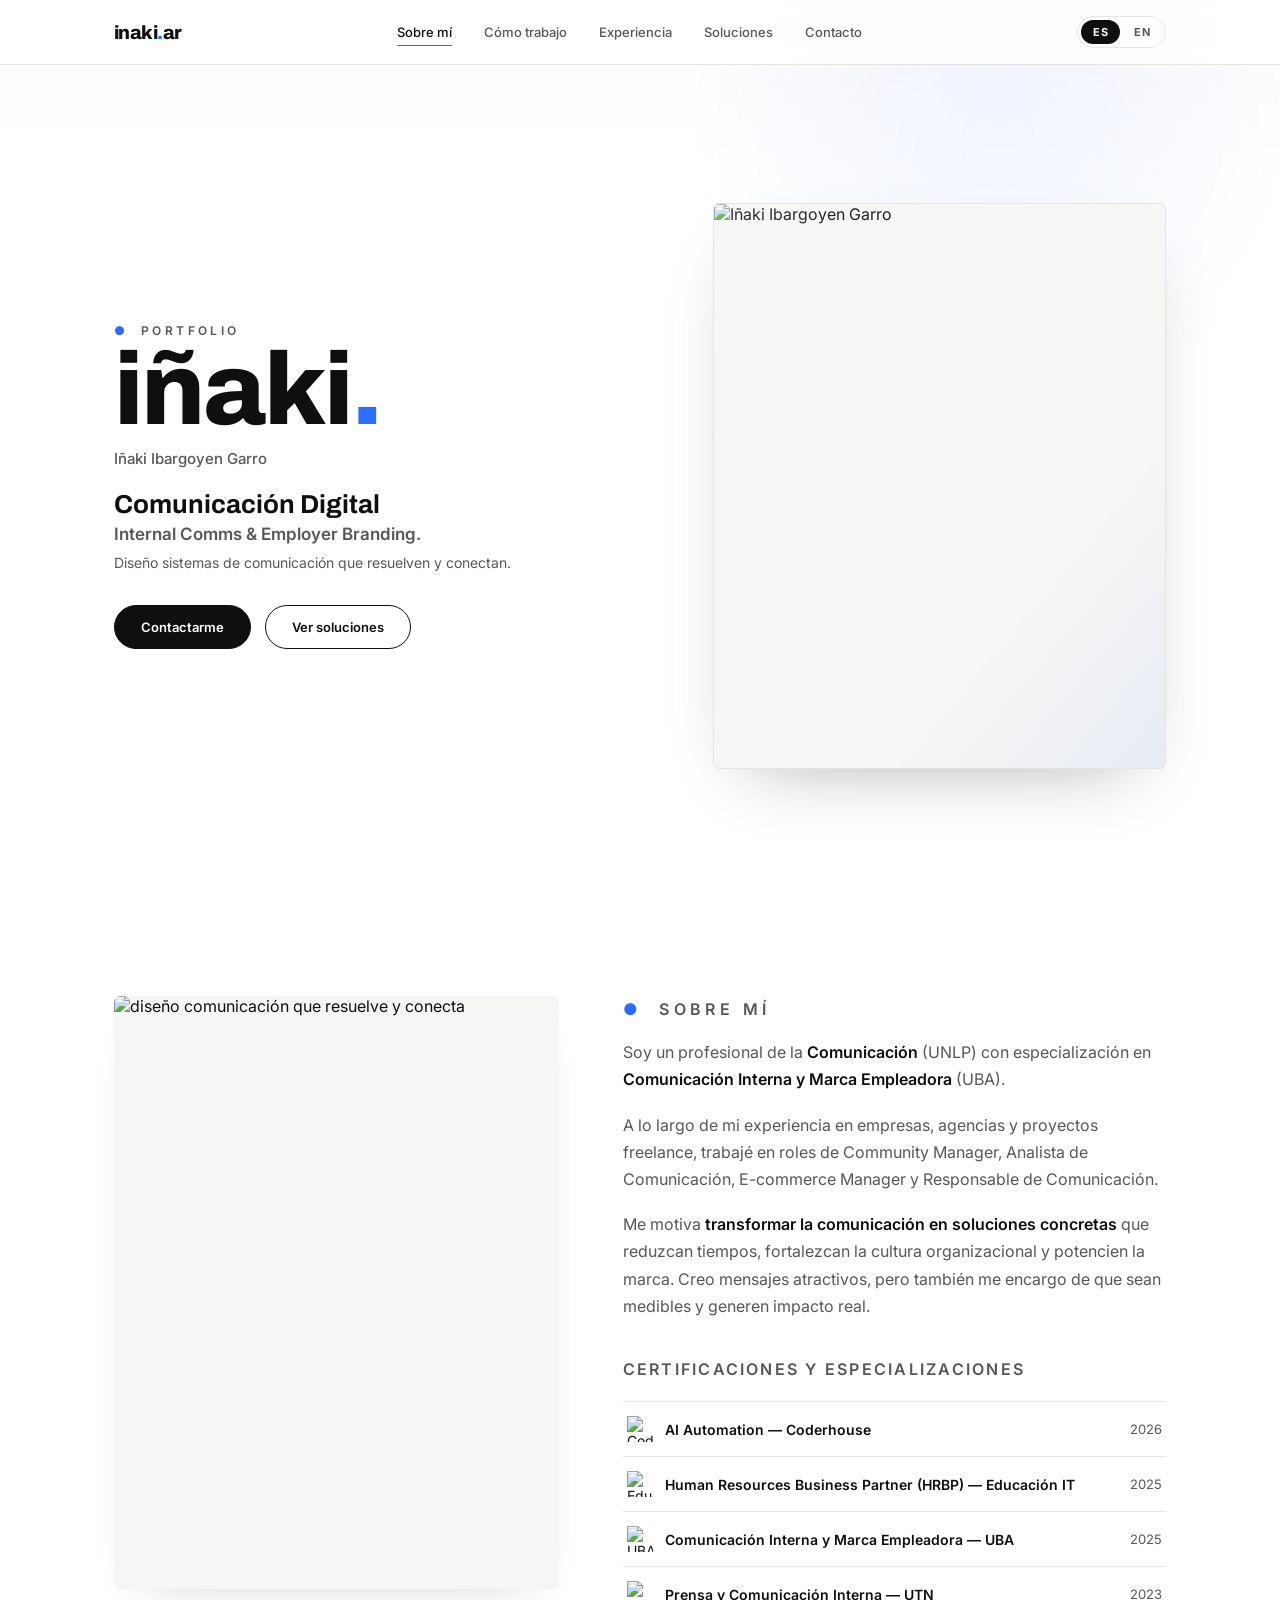
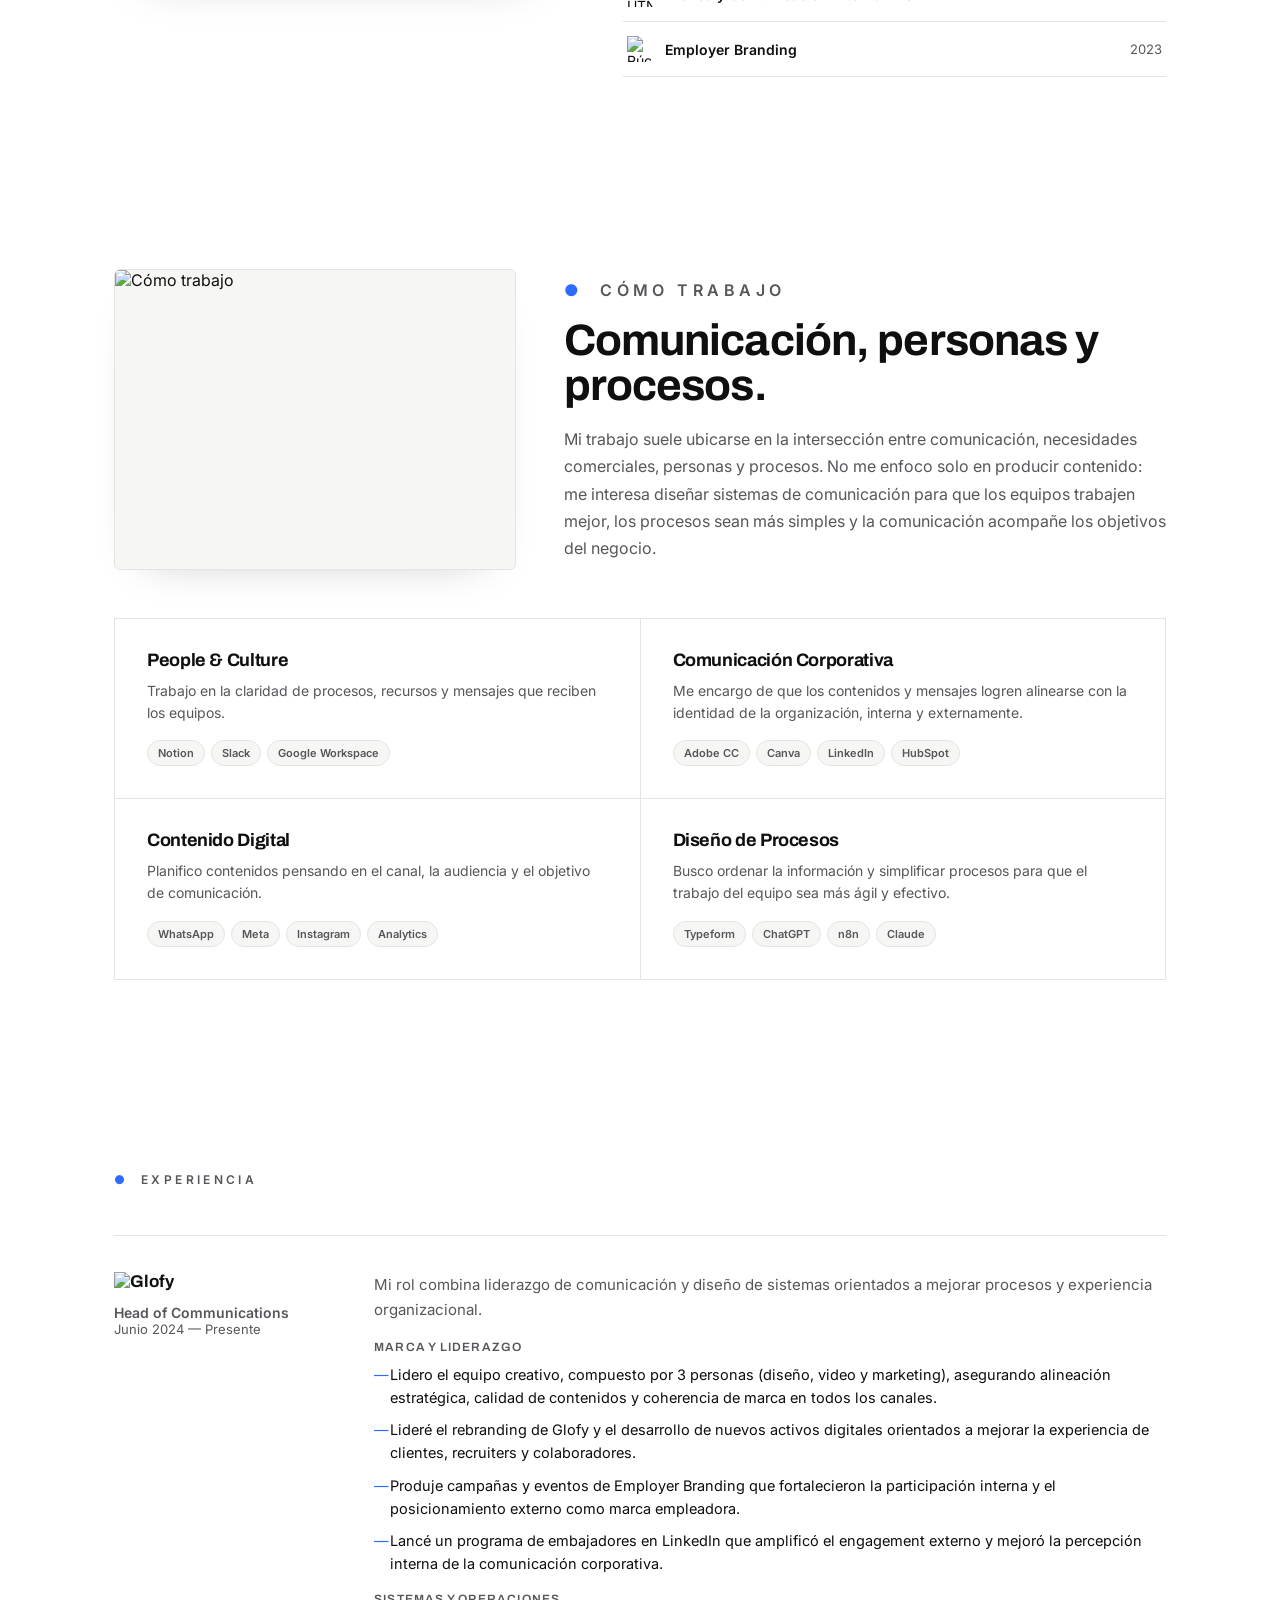
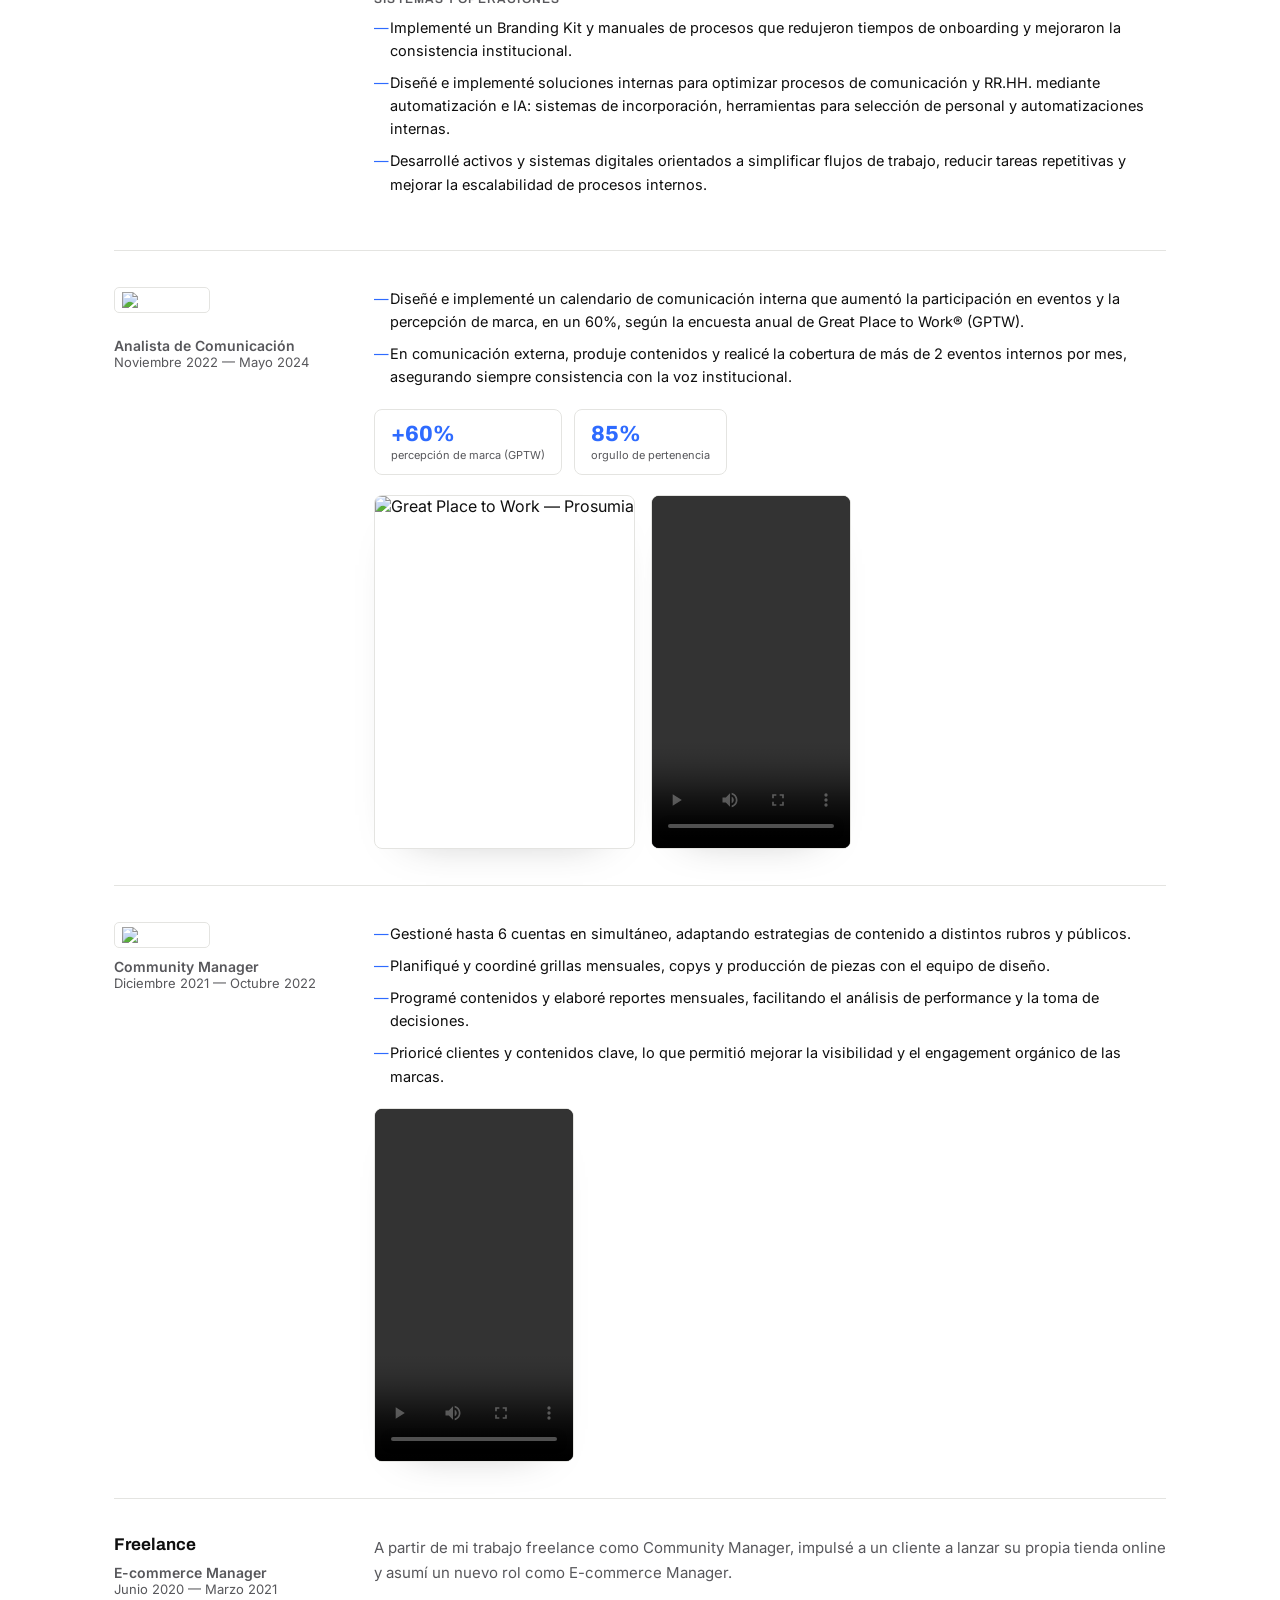
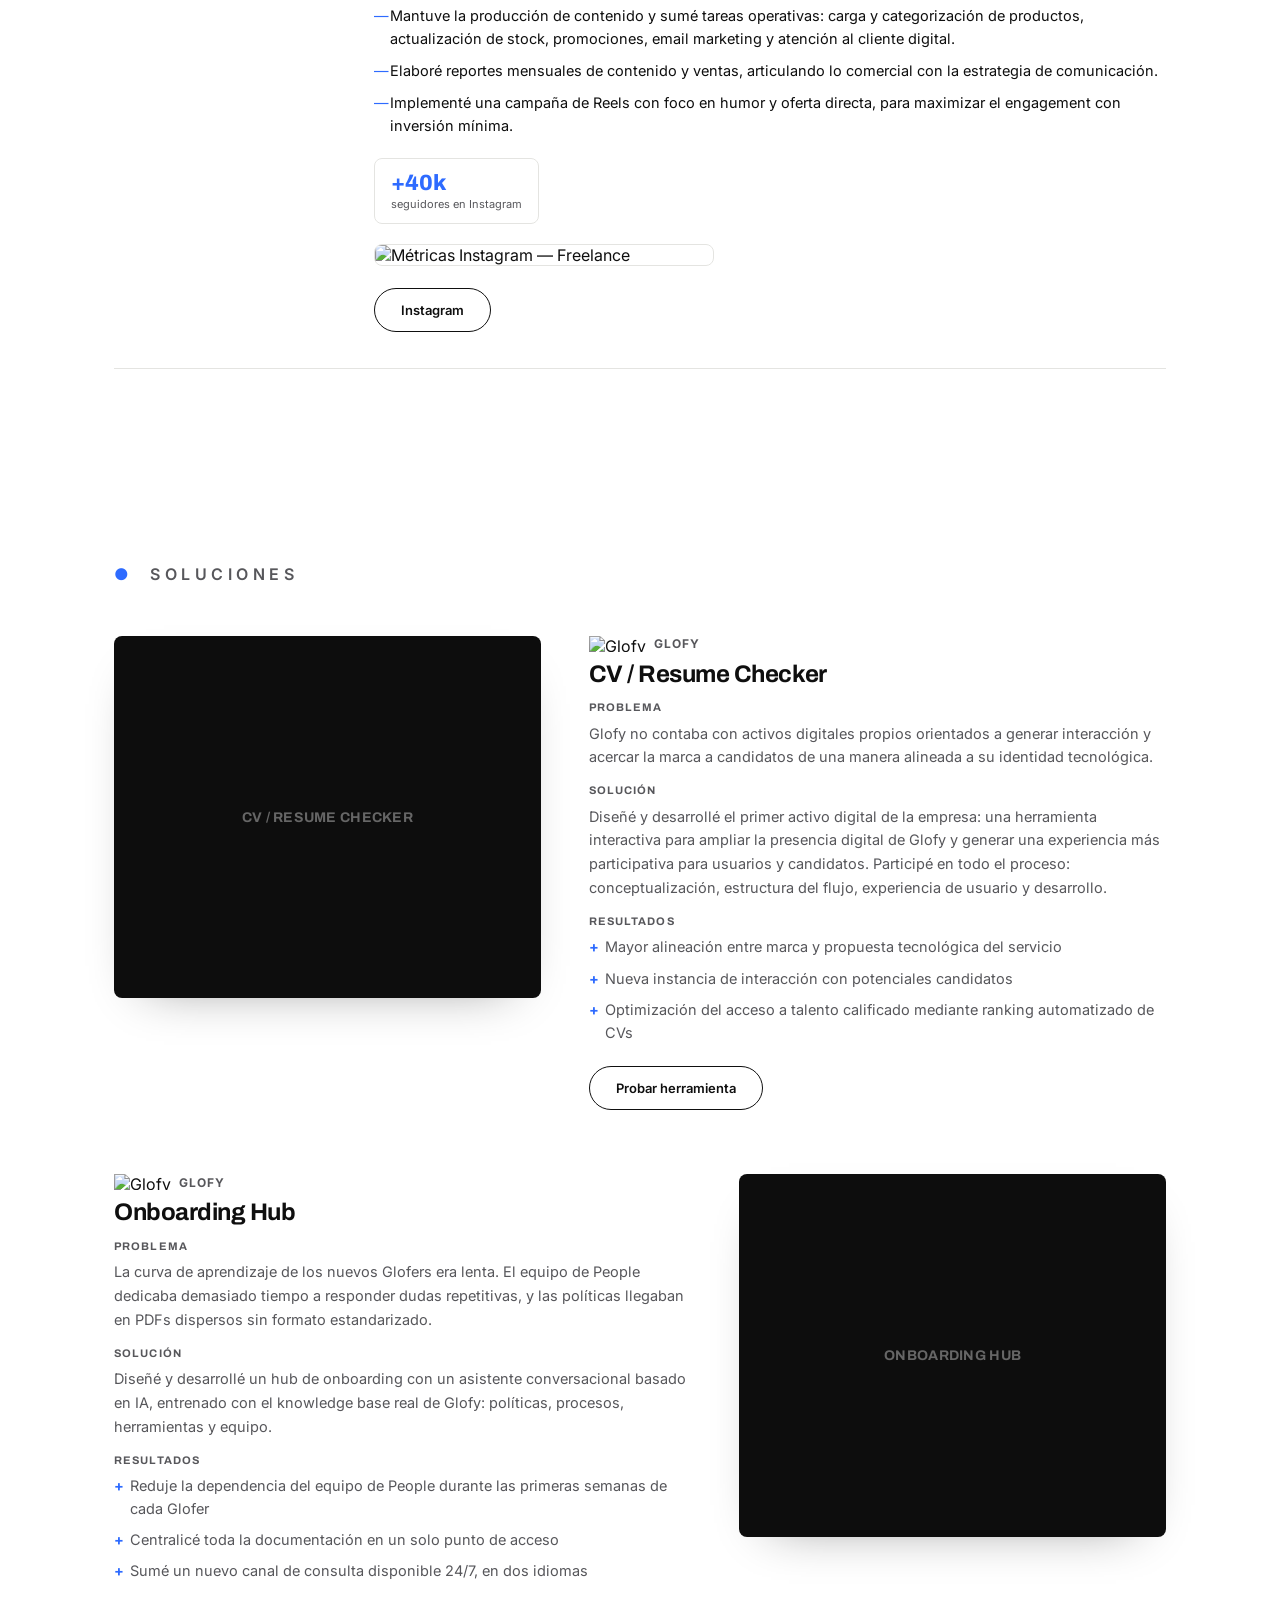
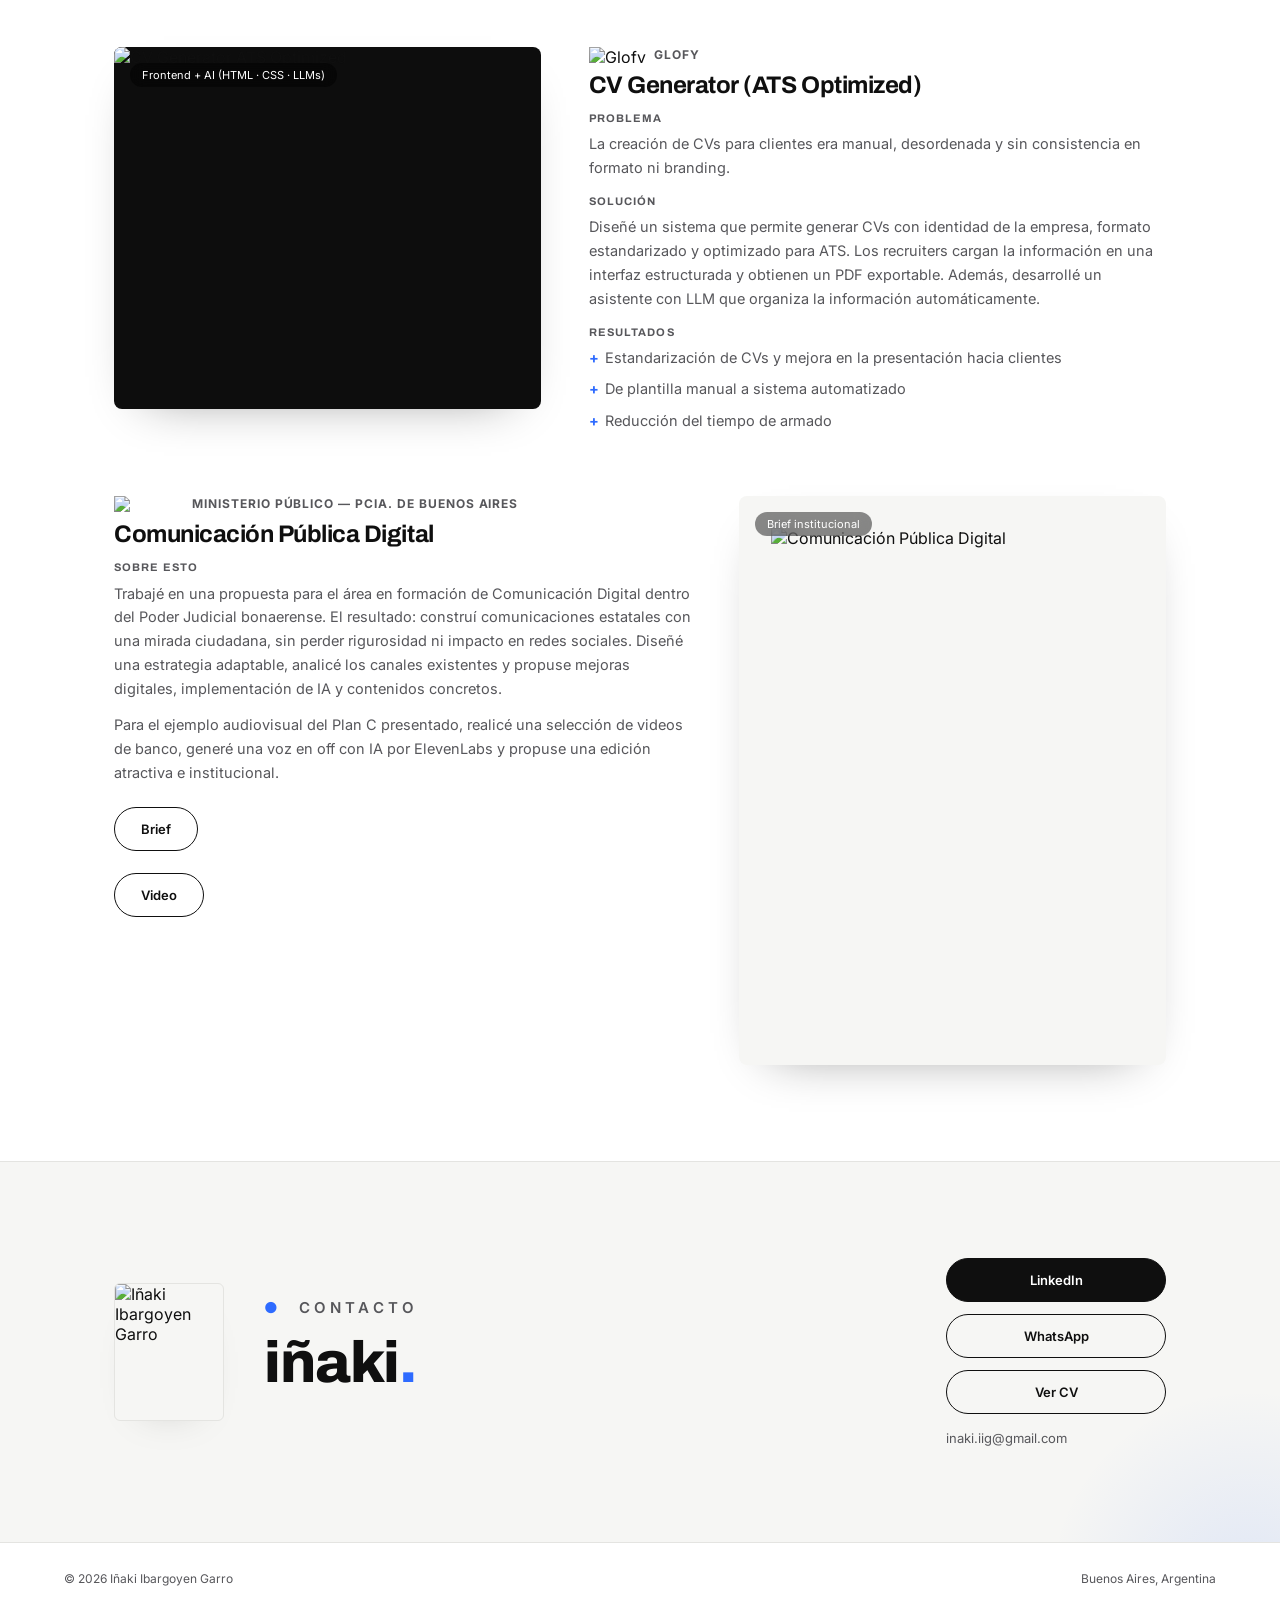
==== commit 44702b93: "Update index.html" ====
--- a/index.html
+++ b/index.html
@@ -336,9 +336,113 @@
     .reveal{opacity:1; transform:none; transition:none;}
     html{scroll-behavior:auto;}
   }
+
+  /* ---------- PREMIUM MOTION & POLISH ---------- */
+  body::before{
+    content:""; position:fixed; inset:0; z-index:-1; pointer-events:none;
+    background:
+      radial-gradient(680px circle at var(--mouse-x,78%) var(--mouse-y,12%), rgba(46,107,255,.065), transparent 46%),
+      linear-gradient(180deg, rgba(246,246,244,.42), transparent 18%);
+  }
+  .scroll-progress{
+    position:fixed; top:0; left:0; z-index:120; height:2px; width:100%;
+    transform:scaleX(0); transform-origin:left center; background:var(--blue);
+    box-shadow:0 0 12px rgba(46,107,255,.55); will-change:transform;
+  }
+  header{box-shadow:0 8px 30px rgba(15,15,15,0);}
+  header.scrolled{box-shadow:0 8px 30px rgba(15,15,15,.055);}
+  nav.links a{position:relative; border-bottom:0;}
+  nav.links a::after{
+    content:""; position:absolute; left:0; right:0; bottom:0; height:1px;
+    background:var(--blue); transform:scaleX(0); transform-origin:right;
+    transition:transform .35s cubic-bezier(.16,.84,.44,1);
+  }
+  nav.links a:hover::after, nav.links a.active::after{transform:scaleX(1); transform-origin:left;}
+  nav.links a.active{color:var(--ink);}
+  header.on-dark nav.links a.active{color:var(--white);}
+  .hero{min-height:min(900px,100svh);}
+  .hero > div:first-child{position:relative; z-index:2;}
+  .hero .eyebrow,.hero h1,.hero-name,.hero-tagline>p,.hero-cta,.hero-img{
+    opacity:0; transform:translateY(18px);
+    animation:heroEnter .85s cubic-bezier(.16,.84,.44,1) forwards;
+  }
+  .hero .eyebrow{animation-delay:.08s}.hero h1{animation-delay:.16s}
+  .hero-name{animation-delay:.23s}.hero-tagline .tag-a{animation-delay:.29s}
+  .hero-tagline .tag-b{animation-delay:.35s}.hero-tagline .tag-c{animation-delay:.41s}
+  .hero-cta{animation-delay:.49s}.hero-img{animation-delay:.24s; transform:translateY(24px) scale(.985);}
+  @keyframes heroEnter{to{opacity:1;transform:translateY(0) scale(1)}}
+  .hero-img{position:relative; box-shadow:0 28px 70px -38px rgba(15,15,15,.38); transition:transform .7s cubic-bezier(.16,.84,.44,1),box-shadow .7s ease;}
+  .hero-img::after{
+    content:""; position:absolute; inset:0; pointer-events:none;
+    background:linear-gradient(130deg,rgba(255,255,255,.16),transparent 32%,transparent 70%,rgba(46,107,255,.08));
+  }
+  .hero-img:hover{transform:translateY(-5px); box-shadow:0 34px 80px -36px rgba(15,15,15,.48);}
+  .hero-img img{transition:transform 1.1s cubic-bezier(.16,.84,.44,1);}
+  .hero-img:hover img{transform:scale(1.018);}
+  .hero h1 .dot{display:inline-block; animation:dotPulse 3s ease-in-out 1.1s infinite;}
+  @keyframes dotPulse{0%,70%,100%{transform:scale(1)}82%{transform:scale(1.22)}}
+  .btn{position:relative; overflow:hidden; isolation:isolate; transition:color .3s,border-color .3s,transform .3s,box-shadow .3s;}
+  .btn::before{
+    content:""; position:absolute; inset:-1px; z-index:-1; background:var(--blue);
+    transform:translateX(-103%); transition:transform .45s cubic-bezier(.16,.84,.44,1);
+  }
+  .btn:hover{transform:translateY(-2px); box-shadow:0 12px 26px -15px rgba(15,15,15,.55); border-color:var(--blue); color:var(--white);}
+  .btn:hover::before{transform:translateX(0);}
+  .btn-solid::before{background:var(--blue);}
+  .about-poster,.work-media,.exp-media,.proj-media,.contact-portrait{box-shadow:0 18px 45px -36px rgba(15,15,15,.38);}
+  .about-poster,.work-media{position:relative; transition:transform .65s cubic-bezier(.16,.84,.44,1),box-shadow .65s ease;}
+  .about-poster:hover,.work-media:hover{transform:translateY(-4px);box-shadow:0 28px 58px -34px rgba(15,15,15,.42);}
+  .pillar{position:relative; overflow:hidden;}
+  .pillar::before{
+    content:""; position:absolute; top:0; left:0; width:100%; height:2px;
+    background:var(--blue); transform:scaleX(0); transform-origin:left;
+    transition:transform .5s cubic-bezier(.16,.84,.44,1);
+  }
+  .pillar:hover::before{transform:scaleX(1);}
+  .chip{transition:background .25s,color .25s,border-color .25s,transform .25s;}
+  .pillar:hover .chip{background:var(--white);border-color:#d7dff3;}
+  .chip:hover{color:var(--blue);transform:translateY(-1px);}
+  .exp-card{position:relative; transition:border-color .35s;}
+  .exp-card::before{
+    content:""; position:absolute; left:0; top:-1px; width:44px; height:1px;
+    background:var(--blue); transform:scaleX(0); transform-origin:left; transition:transform .45s ease;
+  }
+  .exp-card:hover::before{transform:scaleX(1);}
+  .proj{transition:transform .5s cubic-bezier(.16,.84,.44,1);}
+  .proj-body h3{transition:color .25s;}
+  .proj:hover .proj-body h3{color:var(--blue);}
+  .proj-media{box-shadow:0 18px 50px -32px rgba(0,0,0,.48);}
+  .contact{overflow:hidden;}
+  .contact::after{
+    content:""; position:absolute; width:420px; height:420px; right:-180px; bottom:-260px;
+    border-radius:50%; background:radial-gradient(circle,rgba(46,107,255,.11),transparent 68%); pointer-events:none;
+  }
+  .reveal[data-reveal="left"]{transform:translateX(-28px);}
+  .reveal[data-reveal="right"]{transform:translateX(28px);}
+  .reveal.in{transform:translate(0,0);}
+
+  @media(max-width:860px){
+    .hero{min-height:auto;}
+    nav.links a::after{display:none;}
+    .reveal[data-reveal]{transform:translateY(12px);}
+  }
+  @media(max-width:720px){
+    body::before{display:none;}
+    .hero-img:hover,.about-poster:hover,.work-media:hover{transform:none;}
+    .btn:hover{transform:none;box-shadow:none;}
+    .pillar:hover{transform:none;}
+    .contact::after{width:260px;height:260px;right:-150px;bottom:-170px;}
+  }
+  @media (prefers-reduced-motion: reduce){
+    .hero .eyebrow,.hero h1,.hero-name,.hero-tagline>p,.hero-cta,.hero-img{opacity:1;transform:none;animation:none;}
+    .hero h1 .dot{animation:none;}
+    *,*::before,*::after{scroll-behavior:auto!important;transition-duration:.01ms!important;animation-duration:.01ms!important;animation-iteration-count:1!important;}
+  }
 </style>
 </head>
 <body>
+
+<div class="scroll-progress" id="scrollProgress" aria-hidden="true"></div>
 
 <header id="siteHeader">
   <div class="nav-inner">
@@ -602,7 +706,7 @@
         <h4 class="i18n" data-es="Problema" data-en="Problem">Problema</h4>
         <p class="plain i18n" data-es="La curva de aprendizaje de los nuevos Glofers era lenta. El equipo de People dedicaba demasiado tiempo a responder dudas repetitivas, y las políticas llegaban en PDFs dispersos sin formato estandarizado." data-en="New Glofers had a slow learning curve. The People team spent too much time answering repetitive questions, and policies arrived as scattered PDFs with no standard format.">La curva de aprendizaje de los nuevos Glofers era lenta. El equipo de People dedicaba demasiado tiempo a responder dudas repetitivas, y las políticas llegaban en PDFs dispersos sin formato estandarizado.</p>
         <h4 class="i18n" data-es="Solución" data-en="Solution">Solución</h4>
-        <p class="plain i18n" data-es="Diseñé y desarrollé un hub de onboarding con un asistente conversacional basado en IA, entrenado con el knowledge base real de Glofy: políticas, procesos, herramientas y equipo." data-en="Designed and built an onboarding hub with an AI-powered conversational assistant, trained on Glofy's real knowledge base: policies, processes, tools and team.">Diseñé y desarrollé un hub de onboarding con un asistente conversacional basado en IA, entrenado con el knowledge base real de Glofy: políticas, procesos, herramientas y equipo.</p>
+        <p class="plain i18n" data-es="Diseñé y desarrollé un hub de onboarding con un asistente conversacional basado en IA, entrenado con información real de Glofy: políticas, procesos, herramientas y equipo." data-en="Designed and built an onboarding hub with an AI-powered conversational assistant, trained with real data from Glofy: policies, processes, tools and team.">Diseñé y desarrollé un hub de onboarding con un asistente conversacional basado en IA, entrenado con el knowledge base real de Glofy: políticas, procesos, herramientas y equipo.</p>
         <h4 class="i18n" data-es="Resultados" data-en="Results">Resultados</h4>
         <ul>
           <li class="i18n" data-es="Reduje la dependencia del equipo de People durante las primeras semanas de cada Glofer" data-en="Reduced dependency on the People team during each Glofer's first weeks">Reduje la dependencia del equipo de People durante las primeras semanas de cada Glofer</li>
@@ -705,6 +809,33 @@
 
   const header = document.getElementById('siteHeader');
 
+  // ---- Premium scroll feedback & active section ----
+  const progress = document.getElementById('scrollProgress');
+  const sectionLinks = [...document.querySelectorAll('#navLinks a[href^="#"]')];
+  const linkedSections = sectionLinks.map(link=>document.querySelector(link.getAttribute('href'))).filter(Boolean);
+  let scrollTicking = false;
+  function updateScrollUI(){
+    const maxScroll = document.documentElement.scrollHeight - window.innerHeight;
+    progress.style.transform = `scaleX(${maxScroll > 0 ? window.scrollY / maxScroll : 0})`;
+    header.classList.toggle('scrolled', window.scrollY > 12);
+    let current = linkedSections[0]?.id;
+    linkedSections.forEach(section=>{ if(section.getBoundingClientRect().top <= 150) current = section.id; });
+    sectionLinks.forEach(link=>link.classList.toggle('active', link.getAttribute('href') === `#${current}`));
+    scrollTicking = false;
+  }
+  window.addEventListener('scroll', ()=>{
+    if(!scrollTicking){ requestAnimationFrame(updateScrollUI); scrollTicking = true; }
+  }, {passive:true});
+  updateScrollUI();
+
+  // ---- Subtle desktop-only ambient light ----
+  if(window.matchMedia('(min-width: 861px) and (pointer: fine)').matches){
+    window.addEventListener('pointermove', e=>{
+      document.body.style.setProperty('--mouse-x', `${e.clientX}px`);
+      document.body.style.setProperty('--mouse-y', `${e.clientY}px`);
+    }, {passive:true});
+  }
+
   // ---- Mobile nav ----
   const burger = document.getElementById('burger');
   const navLinks = document.getElementById('navLinks');
@@ -721,6 +852,7 @@
   document.querySelectorAll('.pillars .pillar, #experience .exp-card, .proj-list .proj').forEach(el=>{
     el.classList.add('reveal');
   });
+  document.querySelectorAll('.proj-list .proj').forEach((el,i)=>el.dataset.reveal = i % 2 ? 'right' : 'left');
 
   // ---- Reveal on scroll ----
   const reveals = document.querySelectorAll('.reveal');
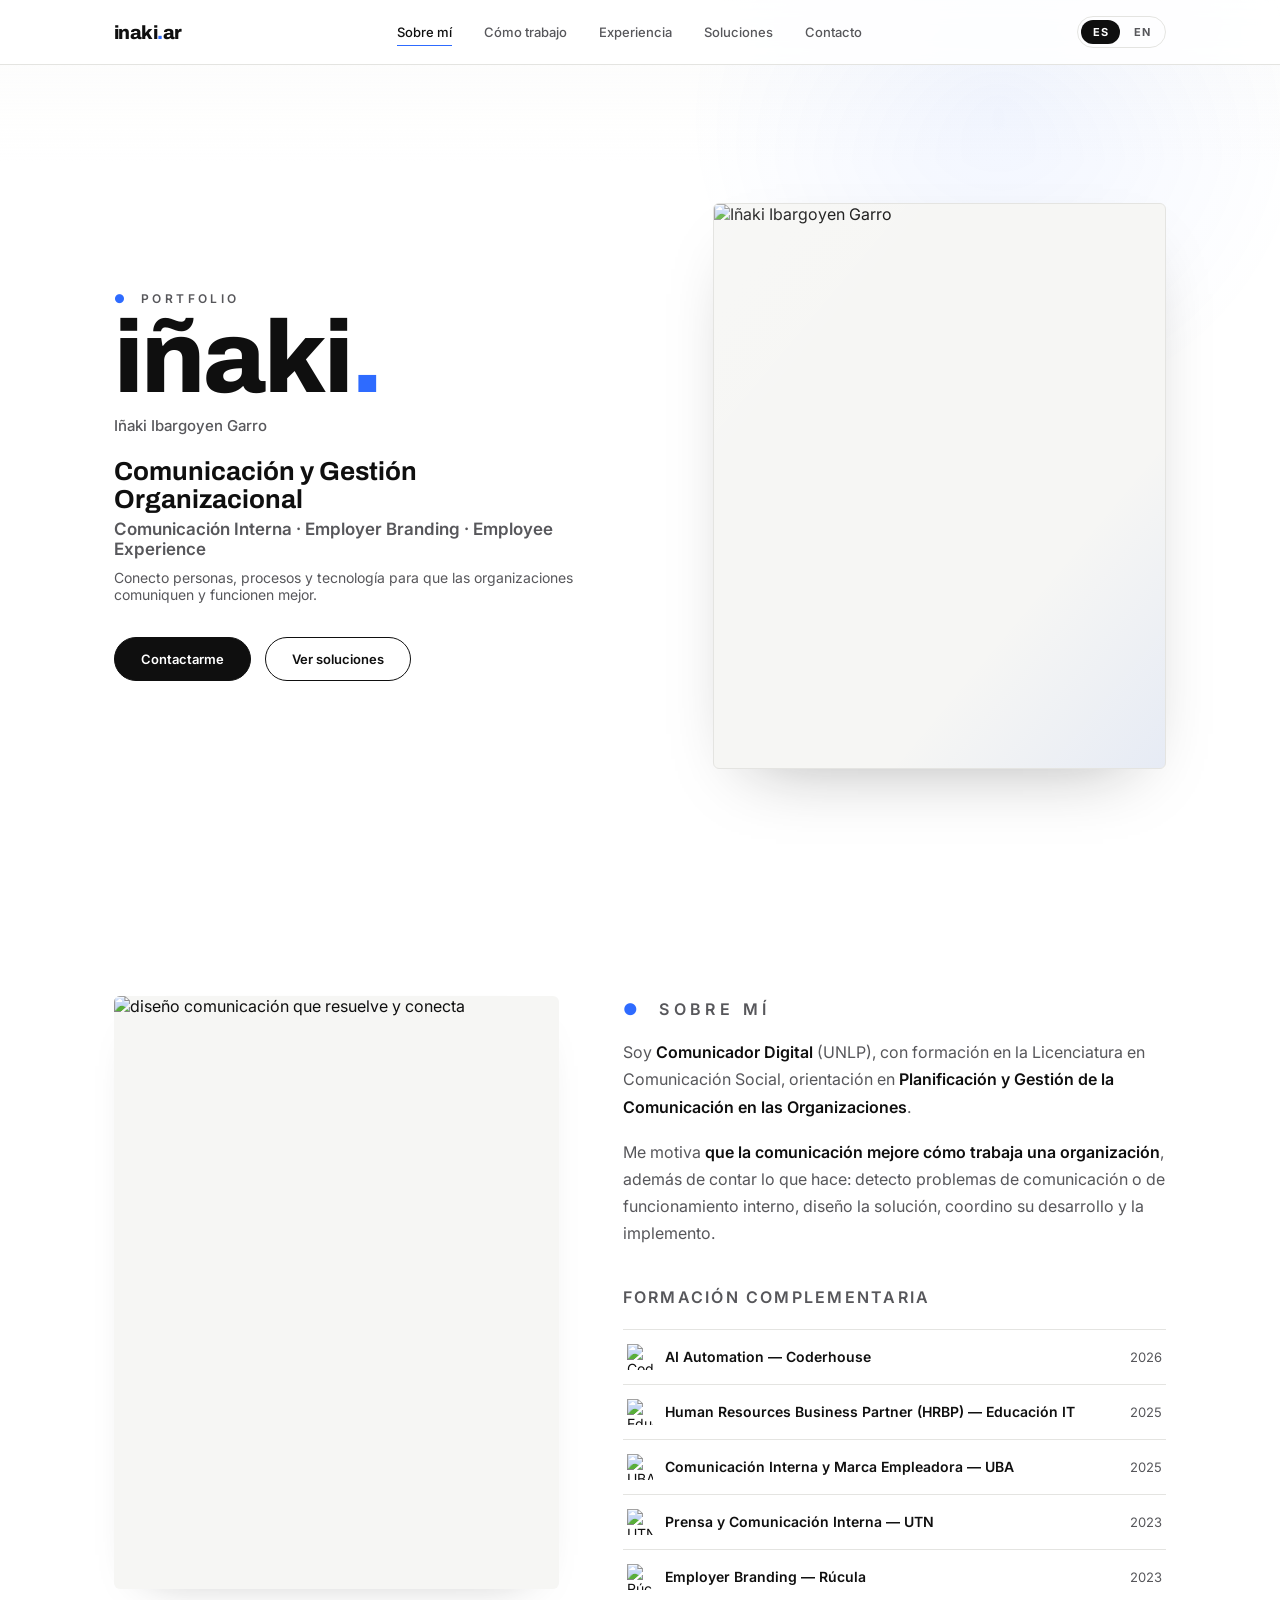
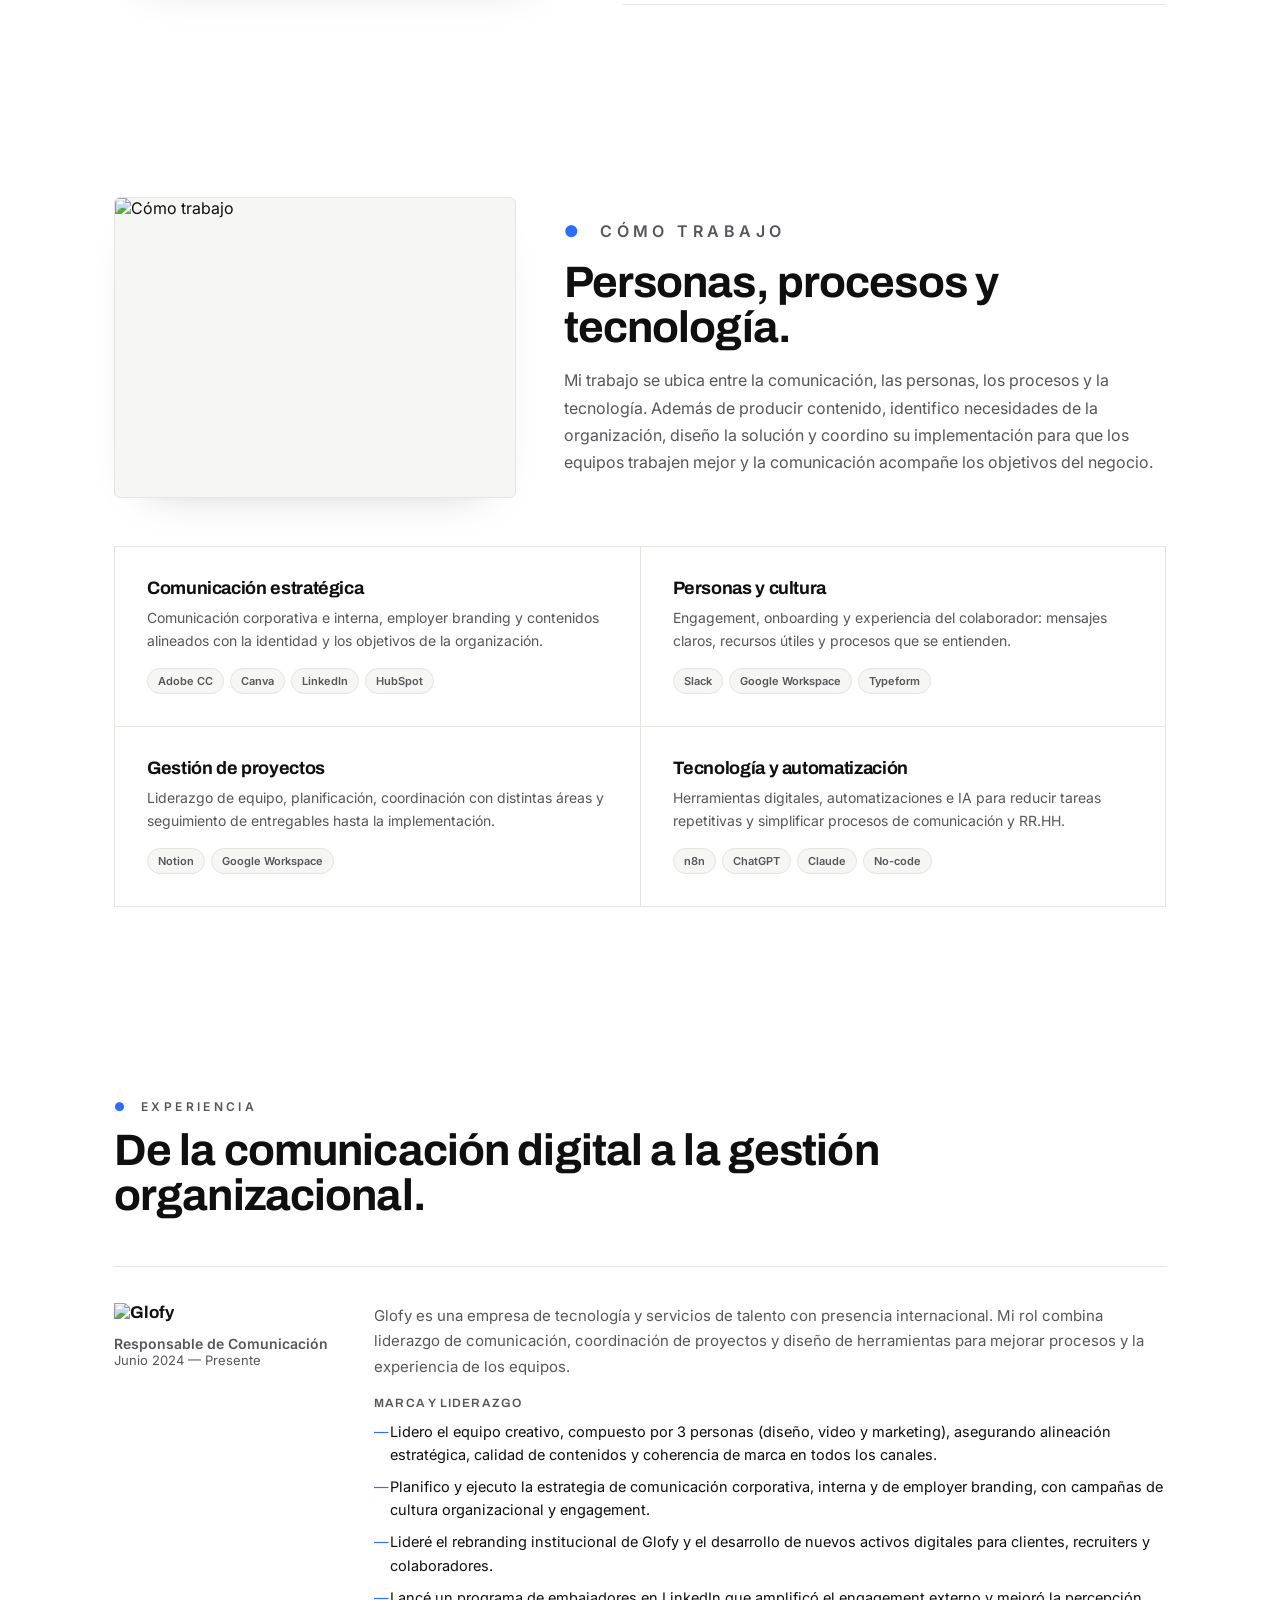
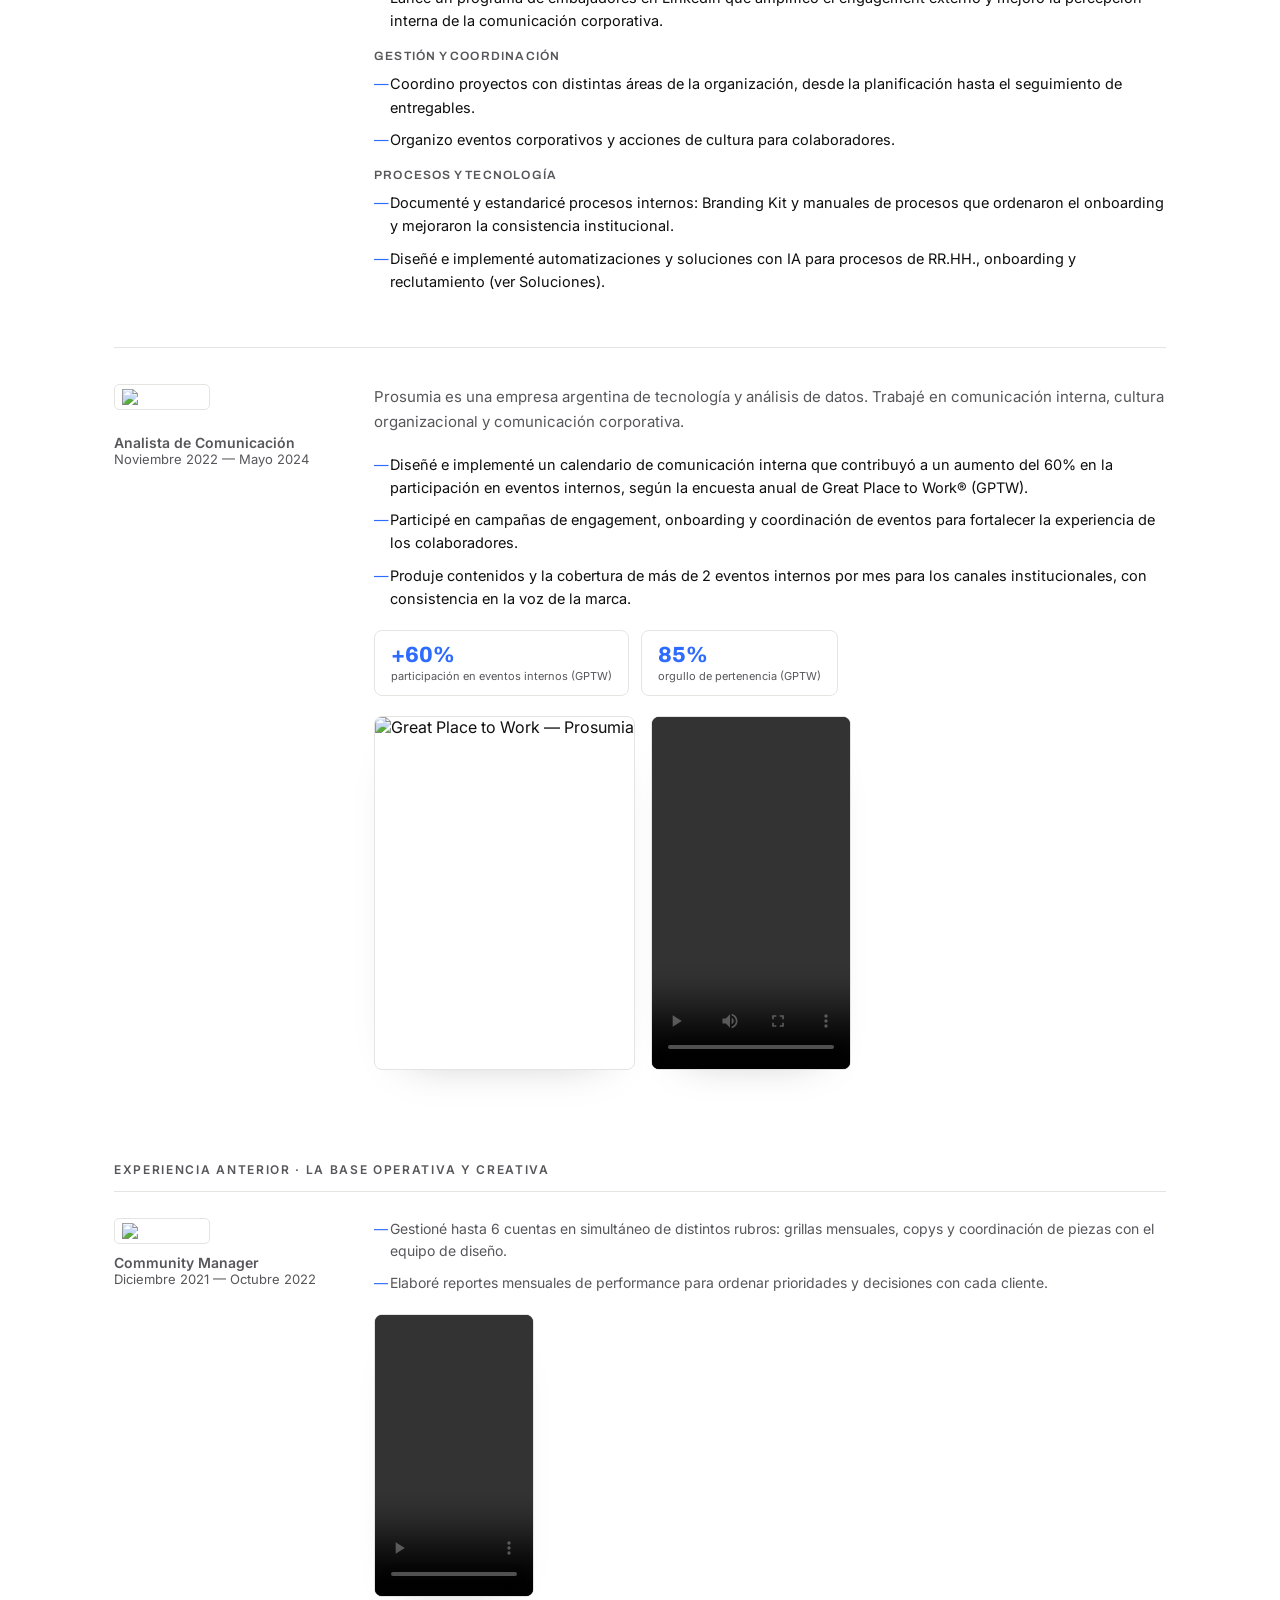
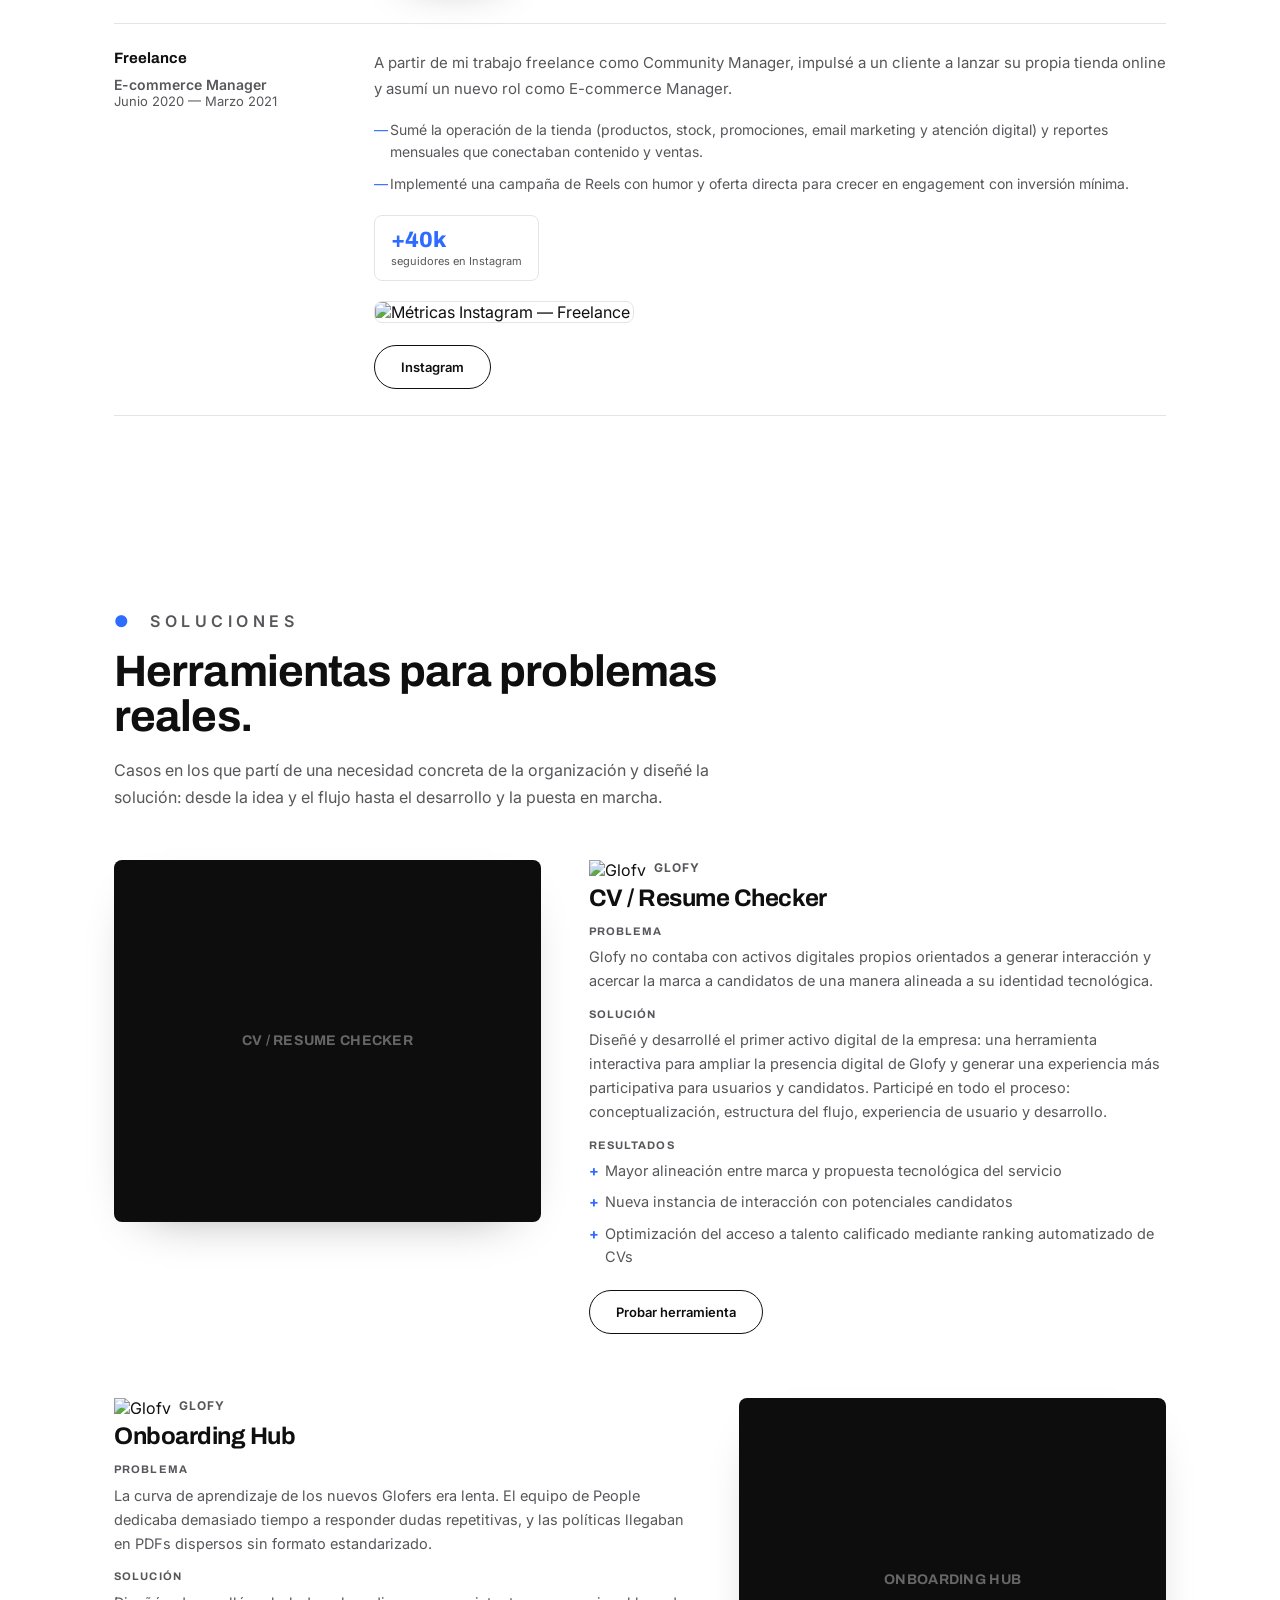
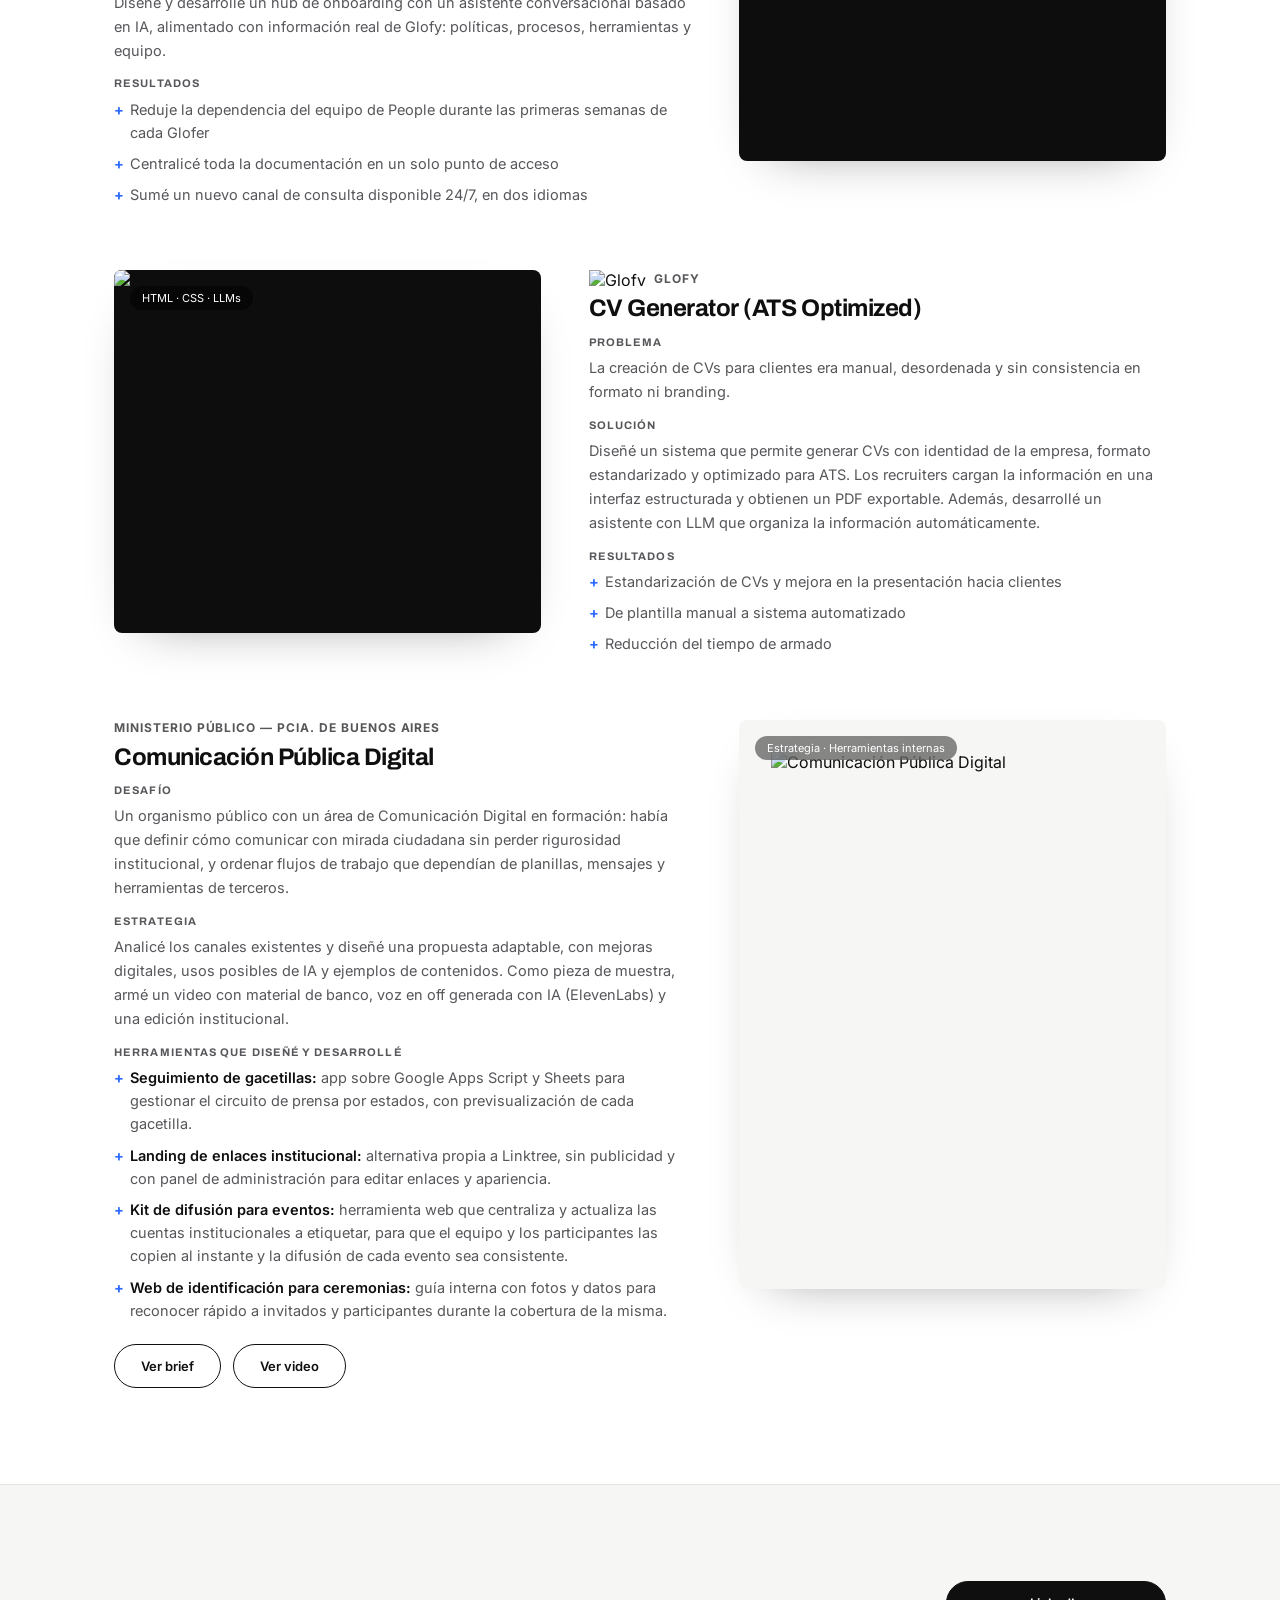
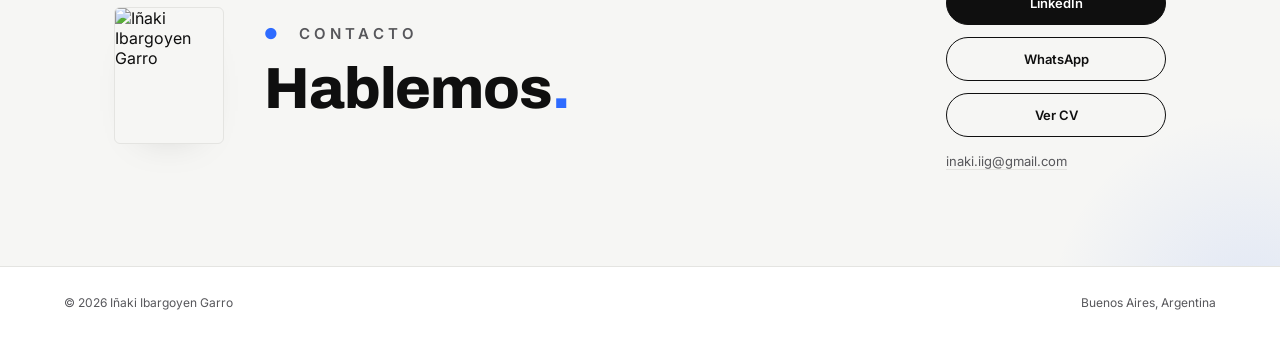
==== commit d0e57c8e: "Update index.html" ====
--- a/index.html
+++ b/index.html
@@ -3,8 +3,14 @@
 <head>
 <meta charset="UTF-8">
 <meta name="viewport" content="width=device-width, initial-scale=1.0">
-<title>Iñaki Ibargoyen Garro | Portfolio </title>
-<meta name="description" content="Portfolio de Iñaki Ibargoyen Garro. Comunicación Digital, Internal Comms & Employer Branding.">
+<title>Iñaki Ibargoyen Garro | Comunicación y Gestión Organizacional</title>
+<meta name="description" content="Portfolio de Iñaki Ibargoyen Garro. Comunicación interna y corporativa, employer branding y herramientas digitales que conectan personas, procesos y tecnología.">
+<meta property="og:type" content="website">
+<meta property="og:url" content="https://inaki.ar/">
+<meta property="og:title" content="Iñaki Ibargoyen Garro | Comunicación y Gestión Organizacional">
+<meta property="og:description" content="Comunicación interna y corporativa, employer branding y herramientas digitales que conectan personas, procesos y tecnología.">
+<meta property="og:image" content="https://raw.githubusercontent.com/inaki-ibargoyengarro/portfolio/refs/heads/main/foto-header-inaki.png">
+<meta name="twitter:card" content="summary_large_image">
 <link rel="icon" type="image/png" href="https://raw.githubusercontent.com/inaki-ibargoyengarro/portfolio/refs/heads/main/favicon-inaki-1.png">
 <link rel="preconnect" href="https://fonts.googleapis.com">
 <link rel="preconnect" href="https://fonts.gstatic.com" crossorigin>
@@ -438,6 +444,23 @@
     .hero h1 .dot{animation:none;}
     *,*::before,*::after{scroll-behavior:auto!important;transition-duration:.01ms!important;animation-duration:.01ms!important;animation-iteration-count:1!important;}
   }
+
+  /* ---------- AJUSTES v2 ---------- */
+  .exp-sub{
+    font-size:12px; text-transform:uppercase; letter-spacing:0.14em; font-weight:600;
+    color:var(--ink-soft); margin:56px 0 0; padding-bottom:14px;
+  }
+  .exp-card.compact{padding:26px 0;}
+  .exp-card.compact .exp-meta .company{font-size:15px;}
+  .exp-card.compact .exp-block li{font-size:14px; color:var(--ink-soft);}
+  .exp-card.compact .exp-media{max-width:260px;}
+  .exp-card.compact .exp-media.vertical{max-width:160px;}
+  .contact h2{margin-bottom:10px;}
+  .contact p{margin-top:2px;}
+  a.contact-email{border-bottom:1px solid var(--line); transition:color .2s, border-color .2s;}
+  a.contact-email:hover{color:var(--blue); border-color:var(--blue);}
+  .proj-body li strong{color:var(--ink); font-weight:600;}
+  @media(max-width:720px){ .exp-sub{margin-top:40px;} }
 </style>
 </head>
 <body>
@@ -459,7 +482,7 @@
         <button id="btnEs" class="active" onclick="setLang('es')">ES</button>
         <button id="btnEn" onclick="setLang('en')">EN</button>
       </div>
-      <button class="nav-burger" id="burger" aria-label="Menu">
+      <button class="nav-burger" id="burger" aria-label="Menu" aria-expanded="false" aria-controls="navLinks">
         <span></span><span></span><span></span>
       </button>
     </div>
@@ -473,9 +496,9 @@
     <h1>iñaki<span class="dot">.</span></h1>
     <p class="hero-name">Iñaki Ibargoyen Garro</p>
     <div class="hero-tagline">
-      <p class="tag-a i18n" data-es="Comunicación Digital" data-en="Digital Communication">Comunicación Digital</p>
-      <p class="tag-b i18n" data-es="Internal Comms &amp; Employer Branding." data-en="Internal Comms &amp; Employer Branding.">Internal Comms &amp; Employer Branding.</p>
-      <p class="tag-c i18n" data-es="Diseño sistemas de comunicación que resuelven y conectan." data-en="I design communication systems that solve and connect.">Diseño sistemas de comunicación que resuelven y conectan.</p>
+      <p class="tag-a i18n" data-es="Comunicación y Gestión Organizacional" data-en="Communication &amp; Organizational Management">Comunicación y Gestión Organizacional</p>
+      <p class="tag-b i18n" data-es="Comunicación Interna · Employer Branding · Employee Experience" data-en="Internal Comms · Employer Branding · Employee Experience">Comunicación Interna · Employer Branding · Employee Experience</p>
+      <p class="tag-c i18n" data-es="Conecto personas, procesos y tecnología para que las organizaciones comuniquen y funcionen mejor." data-en="I connect people, processes and technology so organizations communicate and work better.">Conecto personas, procesos y tecnología para que las organizaciones comuniquen y funcionen mejor.</p>
     </div>
     <div class="hero-cta">
       <a href="#contact" class="btn btn-solid i18n" data-es="Contactarme" data-en="Get in touch">Contactarme</a>
@@ -483,7 +506,7 @@
     </div>
   </div>
   <div class="hero-img">
-    <img src="https://raw.githubusercontent.com/inaki-ibargoyengarro/portfolio/refs/heads/main/foto-header-inaki.png" alt="Iñaki Ibargoyen Garro">
+    <img src="https://raw.githubusercontent.com/inaki-ibargoyengarro/portfolio/refs/heads/main/foto-header-inaki.png" fetchpriority="high" alt="Iñaki Ibargoyen Garro">
   </div>
 </section>
 
@@ -491,7 +514,7 @@
 <section id="about" class="section-pad wrap reveal">
   <div class="about-grid">
     <div class="about-poster">
-      <img id="posterImg" class="lang-img"
+      <img loading="lazy" id="posterImg" class="lang-img"
         data-es-src="https://raw.githubusercontent.com/inaki-ibargoyengarro/portfolio/refs/heads/main/aboutme-dise%C3%B1ocomunicacin%C3%B3n-espa%C3%B1ol.png"
         data-en-src="https://raw.githubusercontent.com/inaki-ibargoyengarro/portfolio/refs/heads/main/aboutme-dise%C3%B1ocomunicacin%C3%B3n-ingles.png"
         src="https://raw.githubusercontent.com/inaki-ibargoyengarro/portfolio/refs/heads/main/aboutme-dise%C3%B1ocomunicacin%C3%B3n-espa%C3%B1ol.png"
@@ -499,17 +522,16 @@
     </div>
     <div class="about-body">
       <p class="eyebrow" style="margin-bottom:16px;"><span class="dot">●</span> &nbsp;<span class="i18n" data-es="SOBRE MÍ" data-en="ABOUT ME">SOBRE MÍ</span></p>
-      <p class="i18n" data-es="Soy un profesional de la <strong>Comunicación</strong> (UNLP) con especialización en <strong>Comunicación Interna y Marca Empleadora</strong> (UBA)." data-en="I'm a Communication professional (UNLP) specialized in <strong>Internal Communication and Employer Branding</strong> (UBA).">Soy un profesional de la <strong>Comunicación</strong> (UNLP) con especialización en <strong>Comunicación Interna y Marca Empleadora</strong> (UBA).</p>
-      <p class="i18n" data-es="A lo largo de mi experiencia en empresas, agencias y proyectos freelance, trabajé en roles de Community Manager, Analista de Comunicación, E-commerce Manager y Responsable de Comunicación." data-en="Across companies, agencies and freelance projects, I've worked as Community Manager, Communications Analyst, E-commerce Manager and Head of Communications.">A lo largo de mi experiencia en empresas, agencias y proyectos freelance, trabajé en roles de Community Manager, Analista de Comunicación, E-commerce Manager y Responsable de Comunicación.</p>
-      <p class="i18n" data-es="Me motiva <strong>transformar la comunicación en soluciones concretas</strong> que reduzcan tiempos, fortalezcan la cultura organizacional y potencien la marca. Creo mensajes atractivos, pero también me encargo de que sean medibles y generen impacto real." data-en="I'm driven to <strong>turn communication into concrete solutions</strong> that reduce time, strengthen organizational culture and grow the brand. I create compelling messages — and make sure they're measurable and generate real impact.">Me motiva <strong>transformar la comunicación en soluciones concretas</strong> que reduzcan tiempos, fortalezcan la cultura organizacional y potencien la marca. Creo mensajes atractivos, pero también me encargo de que sean medibles y generen impacto real.</p>
-
-      <p class="certs-label i18n" data-es="Certificaciones y especializaciones" data-en="Certifications & specializations">Certificaciones y especializaciones</p>
+      <p class="i18n" data-es="Soy <strong>Comunicador Digital</strong> (UNLP), con formación en la Licenciatura en Comunicación Social, orientación en <strong>Planificación y Gestión de la Comunicación en las Organizaciones</strong>." data-en="I hold a degree in <strong>Digital Communication</strong> (UNLP), with training in the Bachelor's in Social Communication, focused on <strong>Communication Planning and Management in Organizations</strong>.">Soy <strong>Comunicador Digital</strong> (UNLP), con formación en la Licenciatura en Comunicación Social, orientación en <strong>Planificación y Gestión de la Comunicación en las Organizaciones</strong>.</p>
+      <p class="i18n" data-es="Me motiva <strong>que la comunicación mejore cómo trabaja una organización</strong>, además de contar lo que hace: detecto problemas de comunicación o de funcionamiento interno, diseño la solución, coordino su desarrollo y la implemento." data-en="I'm driven by <strong>making communication improve how an organization works</strong>, not just telling what it does: I spot communication or internal problems, design the solution, coordinate its development and put it in place.">Me motiva <strong>que la comunicación mejore cómo trabaja una organización</strong>, además de contar lo que hace: detecto problemas de comunicación o de funcionamiento interno, diseño la solución, coordino su desarrollo y la implemento.</p>
+
+      <p class="certs-label i18n" data-es="Formación complementaria" data-en="Additional training">Formación complementaria</p>
       <div class="cert-list">
-        <div class="cert-row"><span class="org-logo"><img src="https://raw.githubusercontent.com/inaki-ibargoyengarro/portfolio/refs/heads/main/logo-coderhouse.png" alt="Coderhouse"><span class="org">AI Automation — Coderhouse</span></span><span class="year">2026</span></div>
-        <div class="cert-row"><span class="org-logo"><img src="https://raw.githubusercontent.com/inaki-ibargoyengarro/portfolio/refs/heads/main/logo-educacionIT.png" alt="Educación IT"><span class="org i18n" data-es="Human Resources Business Partner (HRBP) — Educación IT" data-en="Human Resources Business Partner (HRBP) — Educación IT">Human Resources Business Partner (HRBP) — Educación IT</span></span><span class="year">2025</span></div>
-        <div class="cert-row"><span class="org-logo"><img src="https://raw.githubusercontent.com/inaki-ibargoyengarro/portfolio/refs/heads/main/logo-UBA.png" alt="UBA"><span class="org i18n" data-es="Comunicación Interna y Marca Empleadora — UBA" data-en="Internal Communication & Employer Branding — UBA">Comunicación Interna y Marca Empleadora — UBA</span></span><span class="year">2025</span></div>
-        <div class="cert-row"><span class="org-logo"><img src="https://raw.githubusercontent.com/inaki-ibargoyengarro/portfolio/refs/heads/main/logo-UTN.png" alt="UTN"><span class="org i18n" data-es="Prensa y Comunicación Interna — UTN" data-en="Press and Internal Communication — UTN">Prensa y Comunicación Interna — UTN</span></span><span class="year">2023</span></div>
-        <div class="cert-row"><span class="org-logo"><img src="https://raw.githubusercontent.com/inaki-ibargoyengarro/portfolio/refs/heads/main/logo-Rucula.png" alt="Rúcula"><span class="org">Employer Branding</span></span><span class="year">2023</span></div>
+        <div class="cert-row"><span class="org-logo"><img loading="lazy" src="https://raw.githubusercontent.com/inaki-ibargoyengarro/portfolio/refs/heads/main/logo-coderhouse.png" alt="Coderhouse"><span class="org">AI Automation — Coderhouse</span></span><span class="year">2026</span></div>
+        <div class="cert-row"><span class="org-logo"><img loading="lazy" src="https://raw.githubusercontent.com/inaki-ibargoyengarro/portfolio/refs/heads/main/logo-educacionIT.png" alt="Educación IT"><span class="org i18n" data-es="Human Resources Business Partner (HRBP) — Educación IT" data-en="Human Resources Business Partner (HRBP) — Educación IT">Human Resources Business Partner (HRBP) — Educación IT</span></span><span class="year">2025</span></div>
+        <div class="cert-row"><span class="org-logo"><img loading="lazy" src="https://raw.githubusercontent.com/inaki-ibargoyengarro/portfolio/refs/heads/main/logo-UBA.png" alt="UBA"><span class="org i18n" data-es="Comunicación Interna y Marca Empleadora — UBA" data-en="Internal Communication & Employer Branding — UBA">Comunicación Interna y Marca Empleadora — UBA</span></span><span class="year">2025</span></div>
+        <div class="cert-row"><span class="org-logo"><img loading="lazy" src="https://raw.githubusercontent.com/inaki-ibargoyengarro/portfolio/refs/heads/main/logo-UTN.png" alt="UTN"><span class="org i18n" data-es="Prensa y Comunicación Interna — UTN" data-en="Press and Internal Communication — UTN">Prensa y Comunicación Interna — UTN</span></span><span class="year">2023</span></div>
+        <div class="cert-row"><span class="org-logo"><img loading="lazy" src="https://raw.githubusercontent.com/inaki-ibargoyengarro/portfolio/refs/heads/main/logo-Rucula.png" alt="Rúcula"><span class="org">Employer Branding — Rúcula</span></span><span class="year">2023</span></div>
       </div>
     </div>
   </div>
@@ -519,34 +541,34 @@
 <section id="work" class="section-pad wrap reveal">
   <div class="work-top">
     <div class="work-media">
-      <img src="https://raw.githubusercontent.com/inaki-ibargoyengarro/portfolio/refs/heads/main/gif-AboutMe.gif" alt="Cómo trabajo">
+      <img loading="lazy" src="https://raw.githubusercontent.com/inaki-ibargoyengarro/portfolio/refs/heads/main/gif-AboutMe.gif" alt="Cómo trabajo">
     </div>
     <div class="work-header">
       <p class="eyebrow"><span class="dot">●</span> &nbsp;<span class="i18n" data-es="CÓMO TRABAJO" data-en="HOW I WORK">CÓMO TRABAJO</span></p>
-      <h2 class="i18n" data-es="Comunicación, personas y procesos." data-en="Communication, people and process.">Comunicación, personas y procesos.</h2>
-      <p class="i18n" data-es="Mi trabajo suele ubicarse en la intersección entre comunicación, necesidades comerciales, personas y procesos. No me enfoco solo en producir contenido: me interesa diseñar sistemas de comunicación para que los equipos trabajen mejor, los procesos sean más simples y la comunicación acompañe los objetivos del negocio." data-en="My work sits at the intersection of communication, business needs, people and process. I don't just focus on producing content — I design communication systems so teams work better, processes get simpler, and communication supports business goals.">Mi trabajo suele ubicarse en la intersección entre comunicación, necesidades comerciales, personas y procesos. No me enfoco solo en producir contenido: me interesa diseñar sistemas de comunicación para que los equipos trabajen mejor, los procesos sean más simples y la comunicación acompañe los objetivos del negocio.</p>
+      <h2 class="i18n" data-es="Personas, procesos y tecnología." data-en="People, processes and technology.">Personas, procesos y tecnología.</h2>
+      <p class="i18n" data-es="Mi trabajo se ubica entre la comunicación, las personas, los procesos y la tecnología. Además de producir contenido, identifico necesidades de la organización, diseño la solución y coordino su implementación para que los equipos trabajen mejor y la comunicación acompañe los objetivos del negocio." data-en="My work sits between communication, people, processes and technology. Beyond producing content, I identify organizational needs, design the solution and coordinate its rollout so teams work better and communication supports business goals.">Mi trabajo se ubica entre la comunicación, las personas, los procesos y la tecnología. Además de producir contenido, identifico necesidades de la organización, diseño la solución y coordino su implementación para que los equipos trabajen mejor y la comunicación acompañe los objetivos del negocio.</p>
     </div>
   </div>
   <div class="pillars">
     <div class="pillar">
-      <h3>People &amp; Culture</h3>
-      <p class="i18n" data-es="Trabajo en la claridad de procesos, recursos y mensajes que reciben los equipos." data-en="I work on the clarity of processes, resources and messages that teams receive.">Trabajo en la claridad de procesos, recursos y mensajes que reciben los equipos.</p>
-      <div class="tool-chips"><span class="chip">Notion</span><span class="chip">Slack</span><span class="chip">Google Workspace</span></div>
+      <h3 class="i18n" data-es="Comunicación estratégica" data-en="Strategic communication">Comunicación estratégica</h3>
+      <p class="i18n" data-es="Comunicación corporativa e interna, employer branding y contenidos alineados con la identidad y los objetivos de la organización." data-en="Corporate and internal communication, employer branding and content aligned with the organization's identity and goals.">Comunicación corporativa e interna, employer branding y contenidos alineados con la identidad y los objetivos de la organización.</p>
+      <div class="tool-chips"><span class="chip">Adobe CC</span><span class="chip">Canva</span><span class="chip">LinkedIn</span><span class="chip">HubSpot</span></div>
     </div>
     <div class="pillar">
-      <h3 class="i18n" data-es="Comunicación Corporativa" data-en="Corporate Communication">Comunicación Corporativa</h3>
-      <p class="i18n" data-es="Me encargo de que los contenidos y mensajes logren alinearse con la identidad de la organización, interna y externamente." data-en="I make sure content and messaging align with the organization's identity, both internally and externally.">Me encargo de que los contenidos y mensajes logren alinearse con la identidad de la organización, interna y externamente.</p>
-      <div class="tool-chips"><span class="chip">Adobe CC</span><span class="chip">Canva</span><span class="chip">LinkedIn</span><span class="chip">HubSpot</span></div>
+      <h3 class="i18n" data-es="Personas y cultura" data-en="People &amp; culture">Personas y cultura</h3>
+      <p class="i18n" data-es="Engagement, onboarding y experiencia del colaborador: mensajes claros, recursos útiles y procesos que se entienden." data-en="Engagement, onboarding and employee experience: clear messages, useful resources and processes people understand.">Engagement, onboarding y experiencia del colaborador: mensajes claros, recursos útiles y procesos que se entienden.</p>
+      <div class="tool-chips"><span class="chip">Slack</span><span class="chip">Google Workspace</span><span class="chip">Typeform</span></div>
     </div>
     <div class="pillar">
-      <h3 class="i18n" data-es="Contenido Digital" data-en="Digital Content">Contenido Digital</h3>
-      <p class="i18n" data-es="Planifico contenidos pensando en el canal, la audiencia y el objetivo de comunicación." data-en="I plan content with the channel, audience and communication goal in mind.">Planifico contenidos pensando en el canal, la audiencia y el objetivo de comunicación.</p>
-      <div class="tool-chips"><span class="chip">WhatsApp</span><span class="chip">Meta</span><span class="chip">Instagram</span><span class="chip">Analytics</span></div>
+      <h3 class="i18n" data-es="Gestión de proyectos" data-en="Project management">Gestión de proyectos</h3>
+      <p class="i18n" data-es="Liderazgo de equipo, planificación, coordinación con distintas áreas y seguimiento de entregables hasta la implementación." data-en="Team leadership, planning, cross-functional coordination and deliverable tracking through to implementation.">Liderazgo de equipo, planificación, coordinación con distintas áreas y seguimiento de entregables hasta la implementación.</p>
+      <div class="tool-chips"><span class="chip">Notion</span><span class="chip">Google Workspace</span></div>
     </div>
     <div class="pillar">
-      <h3 class="i18n" data-es="Diseño de Procesos" data-en="Process Design">Diseño de Procesos</h3>
-      <p class="i18n" data-es="Busco ordenar la información y simplificar procesos para que el trabajo del equipo sea más ágil y efectivo." data-en="I organize information and simplify processes so the team can work faster and more effectively.">Busco ordenar la información y simplificar procesos para que el trabajo del equipo sea más ágil y efectivo.</p>
-      <div class="tool-chips"><span class="chip">Typeform</span><span class="chip">ChatGPT</span><span class="chip">n8n</span><span class="chip">Claude</span></div>
+      <h3 class="i18n" data-es="Tecnología y automatización" data-en="Technology &amp; automation">Tecnología y automatización</h3>
+      <p class="i18n" data-es="Herramientas digitales, automatizaciones e IA para reducir tareas repetitivas y simplificar procesos de comunicación y RR.HH." data-en="Digital tools, automation and AI to cut repetitive work and simplify communication and HR processes.">Herramientas digitales, automatizaciones e IA para reducir tareas repetitivas y simplificar procesos de comunicación y RR.HH.</p>
+      <div class="tool-chips"><span class="chip">n8n</span><span class="chip">ChatGPT</span><span class="chip">Claude</span><span class="chip">No-code</span></div>
     </div>
   </div>
 </section>
@@ -555,31 +577,37 @@
 <section id="experience" class="exp section-pad">
   <div class="wrap reveal">
     <p class="eyebrow"><span class="dot">●</span> &nbsp;<span class="i18n" data-es="EXPERIENCIA" data-en="EXPERIENCE">EXPERIENCIA</span></p>
-    <div style="margin-bottom:48px;"></div>
+    <h2 class="exp-title i18n" data-es="De la comunicación digital a la gestión organizacional." data-en="From digital communication to organizational management.">De la comunicación digital a la gestión organizacional.</h2>
 
     <div class="exp-card">
       <div class="exp-meta">
-        <div class="company"> <a href="https://www.linkedin.com/company/glofyco"><img class="company-logo" src="https://raw.githubusercontent.com/inaki-ibargoyengarro/portfolio/refs/heads/main/logo-glofy-negro.png" alt="Glofy"></a> </div>
-        <div class="role i18n" data-es="Head of Communications" data-en="Head of Communications">Head of Communications</div>
+        <div class="company"> <a href="https://www.linkedin.com/company/glofyco"><img loading="lazy" class="company-logo" src="https://raw.githubusercontent.com/inaki-ibargoyengarro/portfolio/refs/heads/main/logo-glofy-negro.png" alt="Glofy"></a> </div>
+        <div class="role i18n" data-es="Responsable de Comunicación" data-en="Head of Communications">Responsable de Comunicación</div>
         <div class="dates i18n" data-es="Junio 2024 — Presente" data-en="June 2024 — Present">Junio 2024 — Presente</div>
       </div>
       <div class="exp-desc">
-        <p class="lede i18n" data-es="Mi rol combina liderazgo de comunicación y diseño de sistemas orientados a mejorar procesos y experiencia organizacional." data-en="My role combines communications leadership with systems design aimed at improving processes and organizational experience.">Mi rol combina liderazgo de comunicación y diseño de sistemas orientados a mejorar procesos y experiencia organizacional.</p>
+        <p class="lede i18n" data-es="Glofy es una empresa de tecnología y servicios de talento con presencia internacional. Mi rol combina liderazgo de comunicación, coordinación de proyectos y diseño de herramientas para mejorar procesos y la experiencia de los equipos." data-en="Glofy is a technology and talent services company with an international footprint. My role combines communications leadership, project coordination and building tools that improve processes and the team experience.">Glofy es una empresa de tecnología y servicios de talento con presencia internacional. Mi rol combina liderazgo de comunicación, coordinación de proyectos y diseño de herramientas para mejorar procesos y la experiencia de los equipos.</p>
         <div class="exp-block">
           <h4 class="i18n" data-es="Marca y liderazgo" data-en="Brand & leadership">Marca y liderazgo</h4>
           <ul>
             <li class="i18n" data-es="Lidero el equipo creativo, compuesto por 3 personas (diseño, video y marketing), asegurando alineación estratégica, calidad de contenidos y coherencia de marca en todos los canales." data-en="I lead a 3-person creative team (design, video, marketing), ensuring strategic alignment, content quality and brand consistency across every channel.">Lidero el equipo creativo, compuesto por 3 personas (diseño, video y marketing), asegurando alineación estratégica, calidad de contenidos y coherencia de marca en todos los canales.</li>
-            <li class="i18n" data-es="Lideré el rebranding de Glofy y el desarrollo de nuevos activos digitales orientados a mejorar la experiencia de clientes, recruiters y colaboradores." data-en="Led Glofy's rebranding and the development of new digital assets aimed at improving the experience for clients, recruiters and employees.">Lideré el rebranding de Glofy y el desarrollo de nuevos activos digitales orientados a mejorar la experiencia de clientes, recruiters y colaboradores.</li>
-            <li class="i18n" data-es="Produje campañas y eventos de Employer Branding que fortalecieron la participación interna y el posicionamiento externo como marca empleadora." data-en="Produced Employer Branding campaigns and events that strengthened internal participation and external positioning as an employer brand.">Produje campañas y eventos de Employer Branding que fortalecieron la participación interna y el posicionamiento externo como marca empleadora.</li>
+            <li class="i18n" data-es="Planifico y ejecuto la estrategia de comunicación corporativa, interna y de employer branding, con campañas de cultura organizacional y engagement." data-en="I plan and run the corporate, internal and employer branding communication strategy, including culture and engagement campaigns.">Planifico y ejecuto la estrategia de comunicación corporativa, interna y de employer branding, con campañas de cultura organizacional y engagement.</li>
+            <li class="i18n" data-es="Lideré el rebranding institucional de Glofy y el desarrollo de nuevos activos digitales para clientes, recruiters y colaboradores." data-en="Led Glofy's institutional rebranding and the development of new digital assets for clients, recruiters and employees.">Lideré el rebranding institucional de Glofy y el desarrollo de nuevos activos digitales para clientes, recruiters y colaboradores.</li>
             <li class="i18n" data-es="Lancé un programa de embajadores en LinkedIn que amplificó el engagement externo y mejoró la percepción interna de la comunicación corporativa." data-en="Launched a LinkedIn ambassador program that amplified external engagement and improved the internal perception of corporate communication.">Lancé un programa de embajadores en LinkedIn que amplificó el engagement externo y mejoró la percepción interna de la comunicación corporativa.</li>
           </ul>
         </div>
         <div class="exp-block">
-          <h4 class="i18n" data-es="Sistemas y operaciones" data-en="Systems & operations">Sistemas y operaciones</h4>
+          <h4 class="i18n" data-es="Gestión y coordinación" data-en="Management &amp; coordination">Gestión y coordinación</h4>
           <ul>
-            <li class="i18n" data-es="Implementé un Branding Kit y manuales de procesos que redujeron tiempos de onboarding y mejoraron la consistencia institucional." data-en="Implemented a Branding Kit and process manuals that reduced onboarding time and improved institutional consistency.">Implementé un Branding Kit y manuales de procesos que redujeron tiempos de onboarding y mejoraron la consistencia institucional.</li>
-            <li class="i18n" data-es="Diseñé e implementé soluciones internas para optimizar procesos de comunicación y RR.HH. mediante automatización e IA: sistemas de incorporación, herramientas para selección de personal y automatizaciones internas." data-en="Designed and implemented internal solutions to optimize communication and HR processes through automation and AI: onboarding systems, recruiting tools and internal automations.">Diseñé e implementé soluciones internas para optimizar procesos de comunicación y RR.HH. mediante automatización e IA: sistemas de incorporación, herramientas para selección de personal y automatizaciones internas.</li>
-            <li class="i18n" data-es="Desarrollé activos y sistemas digitales orientados a simplificar flujos de trabajo, reducir tareas repetitivas y mejorar la escalabilidad de procesos internos." data-en="Developed digital assets and systems to simplify workflows, reduce repetitive tasks and improve the scalability of internal processes.">Desarrollé activos y sistemas digitales orientados a simplificar flujos de trabajo, reducir tareas repetitivas y mejorar la escalabilidad de procesos internos.</li>
+            <li class="i18n" data-es="Coordino proyectos con distintas áreas de la organización, desde la planificación hasta el seguimiento de entregables." data-en="I coordinate projects with different areas of the organization, from planning to deliverable tracking.">Coordino proyectos con distintas áreas de la organización, desde la planificación hasta el seguimiento de entregables.</li>
+            <li class="i18n" data-es="Organizo eventos corporativos y acciones de cultura para colaboradores." data-en="I organize corporate events and culture initiatives for employees.">Organizo eventos corporativos y acciones de cultura para colaboradores.</li>
+          </ul>
+        </div>
+        <div class="exp-block">
+          <h4 class="i18n" data-es="Procesos y tecnología" data-en="Processes &amp; technology">Procesos y tecnología</h4>
+          <ul>
+            <li class="i18n" data-es="Documenté y estandaricé procesos internos: Branding Kit y manuales de procesos que ordenaron el onboarding y mejoraron la consistencia institucional." data-en="Documented and standardized internal processes: a Branding Kit and process manuals that streamlined onboarding and improved institutional consistency.">Documenté y estandaricé procesos internos: Branding Kit y manuales de procesos que ordenaron el onboarding y mejoraron la consistencia institucional.</li>
+            <li class="i18n" data-es="Diseñé e implementé automatizaciones y soluciones con IA para procesos de RR.HH., onboarding y reclutamiento (ver Soluciones)." data-en="Designed and implemented automations and AI solutions for HR, onboarding and recruiting processes (see Solutions).">Diseñé e implementé automatizaciones y soluciones con IA para procesos de RR.HH., onboarding y reclutamiento (ver Soluciones).</li>
           </ul>
         </div>
       </div>
@@ -587,24 +615,26 @@
 
     <div class="exp-card">
       <div class="exp-meta">
-        <div class="company"> <a href="https://www.instagram.com/prosumia/"> <span class="logo-chip"><img class="company-logo" src="https://raw.githubusercontent.com/inaki-ibargoyengarro/portfolio/refs/heads/main/logo-Prosumia.png" alt="Prosumia"></span></a></div>
+        <div class="company"> <a href="https://www.instagram.com/prosumia/"> <span class="logo-chip"><img loading="lazy" class="company-logo" src="https://raw.githubusercontent.com/inaki-ibargoyengarro/portfolio/refs/heads/main/logo-Prosumia.png" alt="Prosumia"></span></a></div>
         <div class="role i18n" data-es="Analista de Comunicación" data-en="Communications Analyst">Analista de Comunicación</div>
         <div class="dates i18n" data-es="Noviembre 2022 — Mayo 2024" data-en="November 2022 — May 2024">Noviembre 2022 — Mayo 2024</div>
       </div>
       <div class="exp-desc">
+        <p class="lede i18n" data-es="Prosumia es una empresa argentina de tecnología y análisis de datos. Trabajé en comunicación interna, cultura organizacional y comunicación corporativa." data-en="Prosumia is an Argentine technology and data analytics company. I worked on internal communication, organizational culture and corporate communication.">Prosumia es una empresa argentina de tecnología y análisis de datos. Trabajé en comunicación interna, cultura organizacional y comunicación corporativa.</p>
         <div class="exp-block">
           <ul>
-            <li class="i18n" data-es="Diseñé e implementé un calendario de comunicación interna que aumentó la participación en eventos y la percepción de marca, en un 60%, según la encuesta anual de Great Place to Work® (GPTW)." data-en="Designed and implemented an internal communication calendar that increased event participation and brand perception by 60%, per the annual Great Place to Work® (GPTW) survey.">Diseñé e implementé un calendario de comunicación interna que aumentó la participación en eventos y la percepción de marca, en un 60%, según la encuesta anual de Great Place to Work® (GPTW).</li>
-            <li class="i18n" data-es="En comunicación externa, produje contenidos y realicé la cobertura de más de 2 eventos internos por mes, asegurando siempre consistencia con la voz institucional." data-en="On external communication, I produced content and covered 2+ internal events per month, always ensuring consistency with the institutional voice.">En comunicación externa, produje contenidos y realicé la cobertura de más de 2 eventos internos por mes, asegurando siempre consistencia con la voz institucional.</li>
+            <li class="i18n" data-es="Diseñé e implementé un calendario de comunicación interna que contribuyó a un aumento del 60% en la participación en eventos internos, según la encuesta anual de Great Place to Work® (GPTW)." data-en="Designed and implemented an internal communication calendar that contributed to a 60% increase in internal event participation, per the annual Great Place to Work® (GPTW) survey.">Diseñé e implementé un calendario de comunicación interna que contribuyó a un aumento del 60% en la participación en eventos internos, según la encuesta anual de Great Place to Work® (GPTW).</li>
+            <li class="i18n" data-es="Participé en campañas de engagement, onboarding y coordinación de eventos para fortalecer la experiencia de los colaboradores." data-en="Took part in engagement and onboarding campaigns and event coordination to strengthen the employee experience.">Participé en campañas de engagement, onboarding y coordinación de eventos para fortalecer la experiencia de los colaboradores.</li>
+            <li class="i18n" data-es="Produje contenidos y la cobertura de más de 2 eventos internos por mes para los canales institucionales, con consistencia en la voz de la marca." data-en="Produced content and coverage for 2+ internal events per month for corporate channels, keeping the brand voice consistent.">Produje contenidos y la cobertura de más de 2 eventos internos por mes para los canales institucionales, con consistencia en la voz de la marca.</li>
           </ul>
         </div>
         <div class="stat-row">
-          <div class="stat"><div class="num">+60%</div><div class="label i18n" data-es="percepción de marca (GPTW)" data-en="brand perception (GPTW)">percepción de marca (GPTW)</div></div>
-          <div class="stat"><div class="num">85%</div><div class="label i18n" data-es="orgullo de pertenencia" data-en="pride in belonging">orgullo de pertenencia</div></div>
+          <div class="stat"><div class="num">+60%</div><div class="label i18n" data-es="participación en eventos internos (GPTW)" data-en="internal event participation (GPTW)">participación en eventos internos (GPTW)</div></div>
+          <div class="stat"><div class="num">85%</div><div class="label i18n" data-es="orgullo de pertenencia (GPTW)" data-en="pride in belonging (GPTW)">orgullo de pertenencia (GPTW)</div></div>
         </div>
         <div class="exp-media-row">
           <div class="exp-media">
-            <img src="https://raw.githubusercontent.com/inaki-ibargoyengarro/portfolio/refs/heads/main/Gif-Prosumia-GPTW.gif" alt="Great Place to Work — Prosumia">
+            <img loading="lazy" src="https://raw.githubusercontent.com/inaki-ibargoyengarro/portfolio/refs/heads/main/Gif-Prosumia-GPTW.gif" alt="Great Place to Work — Prosumia">
           </div>
           <div class="exp-media vertical">
             <video controls playsinline preload="metadata">
@@ -615,19 +645,19 @@
       </div>
     </div>
 
-    <div class="exp-card">
+    <p class="exp-sub i18n" data-es="Experiencia anterior · la base operativa y creativa" data-en="Earlier experience · the operational and creative foundation">Experiencia anterior · la base operativa y creativa</p>
+
+    <div class="exp-card compact">
       <div class="exp-meta">
-        <div class="company"><span class="logo-chip"><img class="company-logo" src="https://raw.githubusercontent.com/inaki-ibargoyengarro/portfolio/refs/heads/main/logo-estrategia-cm-1.png" alt="Estrategia CM"></span></div>
+        <div class="company"><span class="logo-chip"><img loading="lazy" class="company-logo" src="https://raw.githubusercontent.com/inaki-ibargoyengarro/portfolio/refs/heads/main/logo-estrategia-cm-1.png" alt="Estrategia CM"></span></div>
         <div class="role i18n" data-es="Community Manager" data-en="Community Manager">Community Manager</div>
         <div class="dates i18n" data-es="Diciembre 2021 — Octubre 2022" data-en="December 2021 — October 2022">Diciembre 2021 — Octubre 2022</div>
       </div>
       <div class="exp-desc">
         <div class="exp-block">
           <ul>
-            <li class="i18n" data-es="Gestioné hasta 6 cuentas en simultáneo, adaptando estrategias de contenido a distintos rubros y públicos." data-en="Managed up to 6 accounts simultaneously, adapting content strategy to different industries and audiences.">Gestioné hasta 6 cuentas en simultáneo, adaptando estrategias de contenido a distintos rubros y públicos.</li>
-            <li class="i18n" data-es="Planifiqué y coordiné grillas mensuales, copys y producción de piezas con el equipo de diseño." data-en="Planned and coordinated monthly content grids, copy and asset production with the design team.">Planifiqué y coordiné grillas mensuales, copys y producción de piezas con el equipo de diseño.</li>
-            <li class="i18n" data-es="Programé contenidos y elaboré reportes mensuales, facilitando el análisis de performance y la toma de decisiones." data-en="Scheduled content and produced monthly reports, supporting performance analysis and decision-making.">Programé contenidos y elaboré reportes mensuales, facilitando el análisis de performance y la toma de decisiones.</li>
-            <li class="i18n" data-es="Prioricé clientes y contenidos clave, lo que permitió mejorar la visibilidad y el engagement orgánico de las marcas." data-en="Prioritized key clients and content, improving visibility and organic engagement for the brands.">Prioricé clientes y contenidos clave, lo que permitió mejorar la visibilidad y el engagement orgánico de las marcas.</li>
+            <li class="i18n" data-es="Gestioné hasta 6 cuentas en simultáneo de distintos rubros: grillas mensuales, copys y coordinación de piezas con el equipo de diseño." data-en="Managed up to 6 accounts at once across industries: monthly grids, copy and asset coordination with the design team.">Gestioné hasta 6 cuentas en simultáneo de distintos rubros: grillas mensuales, copys y coordinación de piezas con el equipo de diseño.</li>
+            <li class="i18n" data-es="Elaboré reportes mensuales de performance para ordenar prioridades y decisiones con cada cliente." data-en="Produced monthly performance reports to set priorities and support decisions with each client.">Elaboré reportes mensuales de performance para ordenar prioridades y decisiones con cada cliente.</li>
           </ul>
         </div>
         <div class="exp-media vertical">
@@ -638,7 +668,7 @@
       </div>
     </div>
 
-    <div class="exp-card">
+    <div class="exp-card compact">
       <div class="exp-meta">
         <div class="company i18n" data-es="Freelance" data-en="Freelance">Freelance</div>
         <div class="role i18n" data-es="E-commerce Manager" data-en="E-commerce Manager">E-commerce Manager</div>
@@ -648,18 +678,17 @@
         <p class="lede i18n" data-es="A partir de mi trabajo freelance como Community Manager, impulsé a un cliente a lanzar su propia tienda online y asumí un nuevo rol como E-commerce Manager." data-en="Starting from my freelance work as Community Manager, I pushed a client to launch their own online store and took on a new role as E-commerce Manager.">A partir de mi trabajo freelance como Community Manager, impulsé a un cliente a lanzar su propia tienda online y asumí un nuevo rol como E-commerce Manager.</p>
         <div class="exp-block">
           <ul>
-            <li class="i18n" data-es="Mantuve la producción de contenido y sumé tareas operativas: carga y categorización de productos, actualización de stock, promociones, email marketing y atención al cliente digital." data-en="Kept content production going and added operational tasks: product upload and categorization, stock updates, promotions, email marketing and digital customer service.">Mantuve la producción de contenido y sumé tareas operativas: carga y categorización de productos, actualización de stock, promociones, email marketing y atención al cliente digital.</li>
-            <li class="i18n" data-es="Elaboré reportes mensuales de contenido y ventas, articulando lo comercial con la estrategia de comunicación." data-en="Produced monthly content and sales reports, linking the commercial side with communication strategy.">Elaboré reportes mensuales de contenido y ventas, articulando lo comercial con la estrategia de comunicación.</li>
-            <li class="i18n" data-es="Implementé una campaña de Reels con foco en humor y oferta directa, para maximizar el engagement con inversión mínima." data-en="Implemented a Reels campaign focused on humor and direct offers to maximize engagement with minimal spend.">Implementé una campaña de Reels con foco en humor y oferta directa, para maximizar el engagement con inversión mínima.</li>
+            <li class="i18n" data-es="Sumé la operación de la tienda (productos, stock, promociones, email marketing y atención digital) y reportes mensuales que conectaban contenido y ventas." data-en="Took on store operations (products, stock, promotions, email marketing and digital support) and monthly reports linking content and sales.">Sumé la operación de la tienda (productos, stock, promociones, email marketing y atención digital) y reportes mensuales que conectaban contenido y ventas.</li>
+            <li class="i18n" data-es="Implementé una campaña de Reels con humor y oferta directa para crecer en engagement con inversión mínima." data-en="Ran a Reels campaign built on humor and direct offers to grow engagement with minimal spend.">Implementé una campaña de Reels con humor y oferta directa para crecer en engagement con inversión mínima.</li>
           </ul>
         </div>
         <div class="stat-row">
           <div class="stat"> <div class="num">+40k</div><div class="label i18n" data-es="seguidores en Instagram" data-en="Instagram followers">seguidores en Instagram</div></div>
         </div>
         <div class="exp-media">
-          <img src="https://raw.githubusercontent.com/inaki-ibargoyengarro/portfolio/refs/heads/main/ecommerce-m%C3%A9tricas.png" alt="Métricas Instagram — Freelance">
-        </div>
-        <div class="proj-link"><a href="https://www.instagram.com/pinofaculp/" target="_blank" class="btn btn-outline i18n" data-es="Instagram" data-en="Instagram">Instagram</a></div>
+          <img loading="lazy" src="https://raw.githubusercontent.com/inaki-ibargoyengarro/portfolio/refs/heads/main/ecommerce-m%C3%A9tricas.png" alt="Métricas Instagram — Freelance">
+        </div>
+        <div class="proj-link"><a href="https://www.instagram.com/pinofaculp/" target="_blank" rel="noopener" class="btn btn-outline i18n" data-es="Instagram" data-en="Instagram">Instagram</a></div>
       </div>
     </div>
   </div>
@@ -669,17 +698,19 @@
 <section id="projects" class="section-pad wrap reveal">
   <div class="proj-header">
     <p class="eyebrow"><span class="dot">●</span> &nbsp;<span class="i18n" data-es="SOLUCIONES" data-en="SOLUTIONS">SOLUCIONES</span></p>
+    <h2 class="i18n" data-es="Herramientas para problemas reales." data-en="Tools for real problems.">Herramientas para problemas reales.</h2>
+    <p class="i18n" data-es="Casos en los que partí de una necesidad concreta de la organización y diseñé la solución: desde la idea y el flujo hasta el desarrollo y la puesta en marcha." data-en="Cases where I started from a concrete organizational need and designed the solution: from the idea and flow to development and launch.">Casos en los que partí de una necesidad concreta de la organización y diseñé la solución: desde la idea y el flujo hasta el desarrollo y la puesta en marcha.</p>
   </div>
 
   <div class="proj-list">
 
     <div class="proj">
       <div class="proj-media">
-        <img src="https://raw.githubusercontent.com/inaki-ibargoyengarro/portfolio/refs/heads/main/gif-glofy-checker.gif" alt="CV/Resume Checker" onerror="this.parentElement.innerHTML='<span class=proj-tag-holder>CV / RESUME CHECKER</span>';">
+        <img loading="lazy" src="https://raw.githubusercontent.com/inaki-ibargoyengarro/portfolio/refs/heads/main/gif-glofy-checker.gif" alt="CV/Resume Checker" onerror="this.parentElement.innerHTML='<span class=proj-tag-holder>CV / RESUME CHECKER</span>';">
         <span class="tag">HTML · CSS · n8n · LLMs</span>
       </div>
       <div class="proj-body">
-        <div class="brand"><img class="brand-logo" src="https://raw.githubusercontent.com/inaki-ibargoyengarro/portfolio/refs/heads/main/logo-glofy-negro.png" alt="Glofy"><span>Glofy</span></div>
+        <div class="brand"><img loading="lazy" class="brand-logo" src="https://raw.githubusercontent.com/inaki-ibargoyengarro/portfolio/refs/heads/main/logo-glofy-negro.png" alt="Glofy"><span>Glofy</span></div>
         <h3>CV / Resume Checker</h3>
         <h4 class="i18n" data-es="Problema" data-en="Problem">Problema</h4>
         <p class="plain i18n" data-es="Glofy no contaba con activos digitales propios orientados a generar interacción y acercar la marca a candidatos de una manera alineada a su identidad tecnológica." data-en="Glofy had no owned digital assets designed to drive interaction and bring the brand closer to candidates in a way aligned with its tech identity.">Glofy no contaba con activos digitales propios orientados a generar interacción y acercar la marca a candidatos de una manera alineada a su identidad tecnológica.</p>
@@ -691,22 +722,22 @@
           <li class="i18n" data-es="Nueva instancia de interacción con potenciales candidatos" data-en="A new interaction touchpoint with potential candidates">Nueva instancia de interacción con potenciales candidatos</li>
           <li class="i18n" data-es="Optimización del acceso a talento calificado mediante ranking automatizado de CVs" data-en="Optimized access to qualified talent through automated CV ranking">Optimización del acceso a talento calificado mediante ranking automatizado de CVs</li>
         </ul>
-        <div class="proj-link"><a href="https://glofy.co/checker" target="_blank" class="btn btn-outline i18n" data-es="Probar herramienta" data-en="Try the tool">Probar herramienta</a></div>
+        <div class="proj-link"><a href="https://glofy.co/checker" target="_blank" rel="noopener" class="btn btn-outline i18n" data-es="Probar herramienta" data-en="Try the tool">Probar herramienta</a></div>
       </div>
     </div>
 
     <div class="proj">
       <div class="proj-media">
-        <img src="https://raw.githubusercontent.com/inaki-ibargoyengarro/portfolio/refs/heads/main/GIF.gif" alt="Onboarding Hub" onerror="this.parentElement.innerHTML='<span class=proj-tag-holder>ONBOARDING HUB</span>';">
+        <img loading="lazy" src="https://raw.githubusercontent.com/inaki-ibargoyengarro/portfolio/refs/heads/main/GIF.gif" alt="Onboarding Hub" onerror="this.parentElement.innerHTML='<span class=proj-tag-holder>ONBOARDING HUB</span>';">
         <span class="tag">HTML · CSS · JS · Anthropic API</span>
       </div>
       <div class="proj-body">
-        <div class="brand"><img class="brand-logo" src="https://raw.githubusercontent.com/inaki-ibargoyengarro/portfolio/refs/heads/main/logo-glofy-negro.png" alt="Glofy"><span>Glofy</span></div>
+        <div class="brand"><img loading="lazy" class="brand-logo" src="https://raw.githubusercontent.com/inaki-ibargoyengarro/portfolio/refs/heads/main/logo-glofy-negro.png" alt="Glofy"><span>Glofy</span></div>
         <h3 class="i18n" data-es="Onboarding Hub" data-en="Onboarding Hub">Onboarding Hub</h3>
         <h4 class="i18n" data-es="Problema" data-en="Problem">Problema</h4>
         <p class="plain i18n" data-es="La curva de aprendizaje de los nuevos Glofers era lenta. El equipo de People dedicaba demasiado tiempo a responder dudas repetitivas, y las políticas llegaban en PDFs dispersos sin formato estandarizado." data-en="New Glofers had a slow learning curve. The People team spent too much time answering repetitive questions, and policies arrived as scattered PDFs with no standard format.">La curva de aprendizaje de los nuevos Glofers era lenta. El equipo de People dedicaba demasiado tiempo a responder dudas repetitivas, y las políticas llegaban en PDFs dispersos sin formato estandarizado.</p>
         <h4 class="i18n" data-es="Solución" data-en="Solution">Solución</h4>
-        <p class="plain i18n" data-es="Diseñé y desarrollé un hub de onboarding con un asistente conversacional basado en IA, entrenado con información real de Glofy: políticas, procesos, herramientas y equipo." data-en="Designed and built an onboarding hub with an AI-powered conversational assistant, trained with real data from Glofy: policies, processes, tools and team.">Diseñé y desarrollé un hub de onboarding con un asistente conversacional basado en IA, entrenado con el knowledge base real de Glofy: políticas, procesos, herramientas y equipo.</p>
+        <p class="plain i18n" data-es="Diseñé y desarrollé un hub de onboarding con un asistente conversacional basado en IA, alimentado con información real de Glofy: políticas, procesos, herramientas y equipo." data-en="Designed and built an onboarding hub with an AI-powered conversational assistant, grounded in Glofy's real information: policies, processes, tools and team.">Diseñé y desarrollé un hub de onboarding con un asistente conversacional basado en IA, alimentado con información real de Glofy: políticas, procesos, herramientas y equipo.</p>
         <h4 class="i18n" data-es="Resultados" data-en="Results">Resultados</h4>
         <ul>
           <li class="i18n" data-es="Reduje la dependencia del equipo de People durante las primeras semanas de cada Glofer" data-en="Reduced dependency on the People team during each Glofer's first weeks">Reduje la dependencia del equipo de People durante las primeras semanas de cada Glofer</li>
@@ -718,11 +749,11 @@
 
     <div class="proj">
       <div class="proj-media">
-        <img src="https://raw.githubusercontent.com/inaki-ibargoyengarro/portfolio/refs/heads/main/CV-generator.png" alt="CV Generator ATS Optimized">
-        <span class="tag">Frontend + AI (HTML · CSS · LLMs)</span>
+        <img loading="lazy" src="https://raw.githubusercontent.com/inaki-ibargoyengarro/portfolio/refs/heads/main/CV-generator.png" alt="CV Generator ATS Optimized">
+        <span class="tag">HTML · CSS · LLMs</span>
       </div>
       <div class="proj-body">
-        <div class="brand"><img class="brand-logo" src="https://raw.githubusercontent.com/inaki-ibargoyengarro/portfolio/refs/heads/main/logo-glofy-negro.png" alt="Glofy"><span>Glofy</span></div>
+        <div class="brand"><img loading="lazy" class="brand-logo" src="https://raw.githubusercontent.com/inaki-ibargoyengarro/portfolio/refs/heads/main/logo-glofy-negro.png" alt="Glofy"><span>Glofy</span></div>
         <h3 class="i18n" data-es="CV Generator (ATS Optimized)" data-en="CV Generator (ATS Optimized)">CV Generator (ATS Optimized)</h3>
         <h4 class="i18n" data-es="Problema" data-en="Problem">Problema</h4>
         <p class="plain i18n" data-es="La creación de CVs para clientes era manual, desordenada y sin consistencia en formato ni branding." data-en="Creating CVs for clients was manual, messy and inconsistent in format and branding.">La creación de CVs para clientes era manual, desordenada y sin consistencia en formato ni branding.</p>
@@ -739,16 +770,27 @@
 
     <div class="proj">
       <div class="proj-media large on-light">
-        <img src="https://raw.githubusercontent.com/inaki-ibargoyengarro/portfolio/refs/heads/main/poder-judicial.png" alt="Comunicación Pública Digital">
-        <span class="tag i18n" data-es="Brief institucional" data-en="Institutional brief">Brief institucional</span>
+        <img loading="lazy" src="https://raw.githubusercontent.com/inaki-ibargoyengarro/portfolio/refs/heads/main/poder-judicial.png" alt="Comunicación Pública Digital">
+        <span class="tag i18n" data-es="Estrategia · Herramientas internas" data-en="Strategy · Internal tools">Estrategia · Herramientas internas</span>
       </div>
       <div class="proj-body">
-        <div class="brand"><img class="brand-logo" src="https://raw.githubusercontent.com/inaki-ibargoyengarro/portfolio/refs/heads/main/poder-judicial.png" alt="Ministerio Público"><span class="i18n" data-es="Ministerio Público — Pcia. de Buenos Aires" data-en="Ministerio Público — Buenos Aires Province">Ministerio Público — Pcia. de Buenos Aires</span></div>
+        <div class="brand"><span class="i18n" data-es="Ministerio Público — Pcia. de Buenos Aires" data-en="Public Prosecutor's Office — Buenos Aires Province">Ministerio Público — Pcia. de Buenos Aires</span></div>
         <h3 class="i18n" data-es="Comunicación Pública Digital" data-en="Digital Public Communication">Comunicación Pública Digital</h3>
-        <h4 class="i18n" data-es="Sobre esto" data-en="About this">Sobre esto</h4>
-        <p class="plain i18n" data-es="Trabajé en una propuesta para el área en formación de Comunicación Digital dentro del Poder Judicial bonaerense. El resultado: construí comunicaciones estatales con una mirada ciudadana, sin perder rigurosidad ni impacto en redes sociales. Diseñé una estrategia adaptable, analicé los canales existentes y propuse mejoras digitales, implementación de IA y contenidos concretos." data-en="I worked on a proposal for the newly-forming Digital Communication area within the Buenos Aires judicial system. The result: state communications built with a citizen-first lens, without losing rigor or social impact. I designed an adaptable strategy, analyzed existing channels and proposed digital improvements, AI implementation and concrete content.">Trabajé en una propuesta para el área en formación de Comunicación Digital dentro del Poder Judicial bonaerense. El resultado: construí comunicaciones estatales con una mirada ciudadana, sin perder rigurosidad ni impacto en redes sociales. Diseñé una estrategia adaptable, analicé los canales existentes y propuse mejoras digitales, implementación de IA y contenidos concretos.</p>
-        <p class="plain" style="margin-top:12px;"><span class="i18n" data-es="Para el ejemplo audiovisual del Plan C presentado, realicé una selección de videos de banco, generé una voz en off con IA por ElevenLabs y propuse una edición atractiva e institucional." data-en="For the audiovisual example of the Plan C presented, I selected stock footage, generated an AI voiceover with ElevenLabs, and proposed an engaging, institutional edit.">Para el ejemplo audiovisual del Plan C presentado, realicé una selección de videos de banco, generé una voz en off con IA por ElevenLabs y propuse una edición atractiva e institucional.</span></p>
-        <div class="proj-link"><a href="https://drive.google.com/file/d/1F-SN4bvvvSkj2AABn0RJRCJ-xZIrwWHO/view?usp=sharing" target="_blank" class="btn btn-outline i18n" data-es="Brief" data-en="Brief">Brief</a> <div class="proj-link"><a href="https://drive.google.com/file/d/1nXNZcA3pE5qocAIFE7eRo7tnez_79WHz/view" target="_blank" class="btn btn-outline i18n" data-es="Video" data-en="Video">Video</a> </div>
+        <h4 class="i18n" data-es="Desafío" data-en="Challenge">Desafío</h4>
+        <p class="plain i18n" data-es="Un organismo público con un área de Comunicación Digital en formación: había que definir cómo comunicar con mirada ciudadana sin perder rigurosidad institucional, y ordenar flujos de trabajo que dependían de planillas, mensajes y herramientas de terceros." data-en="A public institution with a Digital Communication area being set up: it needed a way to communicate with a citizen-first lens without losing institutional rigor, and to organize workflows that relied on spreadsheets, messages and third-party tools.">Un organismo público con un área de Comunicación Digital en formación: había que definir cómo comunicar con mirada ciudadana sin perder rigurosidad institucional, y ordenar flujos de trabajo que dependían de planillas, mensajes y herramientas de terceros.</p>
+        <h4 class="i18n" data-es="Estrategia" data-en="Strategy">Estrategia</h4>
+        <p class="plain i18n" data-es="Analicé los canales existentes y diseñé una propuesta adaptable, con mejoras digitales, usos posibles de IA y ejemplos de contenidos. Como pieza de muestra, armé un video con material de banco, voz en off generada con IA (ElevenLabs) y una edición institucional." data-en="I analyzed the existing channels and designed an adaptable proposal, with digital improvements, possible uses of AI and content examples. As a sample piece, I produced a video with stock footage, an AI-generated voiceover (ElevenLabs) and an institutional edit.">Analicé los canales existentes y diseñé una propuesta adaptable, con mejoras digitales, usos posibles de IA y ejemplos de contenidos. Como pieza de muestra, armé un video con material de banco, voz en off generada con IA (ElevenLabs) y una edición institucional.</p>
+        <h4 class="i18n" data-es="Herramientas que diseñé y desarrollé" data-en="Tools I designed and built">Herramientas que diseñé y desarrollé</h4>
+        <ul>
+          <li class="i18n" data-es="<strong>Seguimiento de gacetillas:</strong> app sobre Google Apps Script y Sheets para gestionar el circuito de prensa por estados, con previsualización de cada gacetilla." data-en="<strong>Press release tracker:</strong> a Google Apps Script + Sheets app to manage the press workflow by status, with a preview of each release."><strong>Seguimiento de gacetillas:</strong> app sobre Google Apps Script y Sheets para gestionar el circuito de prensa por estados, con previsualización de cada gacetilla.</li>
+          <li class="i18n" data-es="<strong>Landing de enlaces institucional:</strong> alternativa propia a Linktree, sin publicidad y con panel de administración para editar enlaces y apariencia." data-en="<strong>Institutional link page:</strong> an in-house, ad-free alternative to Linktree with an admin panel to edit links and appearance."><strong>Landing de enlaces institucional:</strong> alternativa propia a Linktree, sin publicidad y con panel de administración para editar enlaces y apariencia.</li>
+          <li class="i18n" data-es="<strong>Kit de difusión para eventos:</strong> herramienta web que centraliza y actualiza las cuentas institucionales a etiquetar, para que el equipo y los participantes las copien al instante y la difusión de cada evento sea consistente." data-en="<strong>Event outreach kit:</strong> a web tool that centralizes and keeps up to date the institutional accounts to tag, so the team and participants can copy them instantly and every event is promoted consistently."><strong>Kit de difusión para eventos:</strong> herramienta web que centraliza y actualiza las cuentas institucionales a etiquetar, para que el equipo y los participantes las copien al instante y la difusión de cada evento sea consistente.</li>
+          <li class="i18n" data-es="<strong>Web de identificación para ceremonias:</strong> guía interna con fotos y datos para reconocer rápido a invitados y participantes durante la cobertura de la misma." data-en="<strong>Ceremony identification page:</strong> an internal guide with photos and key details to quickly recognize guests and participants while covering the event."><strong>Web de identificación para ceremonias:</strong> guía interna con fotos y datos para reconocer rápido a invitados y participantes durante la cobertura de la misma.</li>
+        </ul>
+        <div class="proj-link" style="display:flex; gap:12px; flex-wrap:wrap;">
+          <a href="https://drive.google.com/file/d/1F-SN4bvvvSkj2AABn0RJRCJ-xZIrwWHO/view?usp=sharing" target="_blank" rel="noopener" class="btn btn-outline i18n" data-es="Ver brief" data-en="View brief">Ver brief</a>
+          <a href="https://drive.google.com/file/d/1nXNZcA3pE5qocAIFE7eRo7tnez_79WHz/view" target="_blank" rel="noopener" class="btn btn-outline i18n" data-es="Ver video" data-en="Watch video">Ver video</a>
+        </div>
       </div>
     </div>
 
@@ -759,20 +801,20 @@
 <section id="contact" class="contact section-pad">
   <div class="wrap contact-inner reveal">
     <div class="contact-portrait">
-      <img src="https://raw.githubusercontent.com/inaki-ibargoyengarro/portfolio/refs/heads/main/foto-footer-inaki.png" alt="Iñaki Ibargoyen Garro">
+      <img loading="lazy" src="https://raw.githubusercontent.com/inaki-ibargoyengarro/portfolio/refs/heads/main/foto-footer-inaki.png" alt="Iñaki Ibargoyen Garro">
     </div>
     <div>
       <p class="eyebrow" style="margin-bottom:16px;"><span class="dot">●</span> &nbsp;<span class="i18n" data-es="CONTACTO" data-en="CONTACT">CONTACTO</span></p>
-      <h2>iñaki<span class="dot">.</span></h2>
+      <h2><span class="i18n" data-es="Hablemos" data-en="Let's talk">Hablemos</span><span class="dot">.</span></h2>
     </div>
     <div class="contact-actions">
-      <a href="https://www.linkedin.com/in/inakiibargoyengarro/" target="_blank" class="btn btn-solid">LinkedIn</a>
-      <a href="https://api.whatsapp.com/send?phone=5492216775197" target="_blank" class="btn btn-outline">WhatsApp</a>
-      <a href="https://drive.google.com/file/d/1wzMw8b7pDEEVsPcZqlDudQcW8b1dAyHp/view?usp=sharing" target="_blank" class="btn btn-outline lang-link i18n"
+      <a href="https://www.linkedin.com/in/inakiibargoyengarro/" target="_blank" rel="noopener" class="btn btn-solid">LinkedIn</a>
+      <a href="https://api.whatsapp.com/send?phone=5492216775197" target="_blank" rel="noopener" class="btn btn-outline">WhatsApp</a>
+      <a href="https://drive.google.com/file/d/1wzMw8b7pDEEVsPcZqlDudQcW8b1dAyHp/view?usp=sharing" target="_blank" rel="noopener" class="btn btn-outline lang-link i18n"
         data-es-href="https://drive.google.com/file/d/1wzMw8b7pDEEVsPcZqlDudQcW8b1dAyHp/view?usp=sharing"
         data-en-href="https://drive.google.com/file/d/1fHdNLTkc3VpMS8YcPfZ-mrkgJfFBnr6B/view?usp=sharing"
         data-es="Ver CV" data-en="View resume">Ver CV</a>
-      <span class="contact-email">inaki.iig@gmail.com</span>
+      <a class="contact-email" href="mailto:inaki.iig@gmail.com">inaki.iig@gmail.com</a>
     </div>
   </div>
 </section>
@@ -800,7 +842,7 @@
     });
     document.getElementById('btnEs').classList.toggle('active', lang==='es');
     document.getElementById('btnEn').classList.toggle('active', lang==='en');
-    localStorage.setItem('inaki_lang', lang); // best-effort; ignored where unavailable
+    try{ localStorage.setItem('inaki_lang', lang); }catch(e){}
   }
   try{
     const saved = localStorage.getItem('inaki_lang');
@@ -839,8 +881,13 @@
   // ---- Mobile nav ----
   const burger = document.getElementById('burger');
   const navLinks = document.getElementById('navLinks');
-  burger.addEventListener('click', ()=> navLinks.classList.toggle('open'));
-  navLinks.querySelectorAll('a').forEach(a=>a.addEventListener('click', ()=>navLinks.classList.remove('open')));
+  burger.addEventListener('click', ()=>{
+    const open = navLinks.classList.toggle('open');
+    burger.setAttribute('aria-expanded', open);
+  });
+  navLinks.querySelectorAll('a').forEach(a=>a.addEventListener('click', ()=>{
+    navLinks.classList.remove('open'); burger.setAttribute('aria-expanded', 'false');
+  }));
 
   // ---- Project media blurred backdrop (uses the same image, no content change) ----
   document.querySelectorAll('.proj-media img').forEach(img=>{
@@ -866,4 +913,3 @@
 
 </body>
 </html>
-
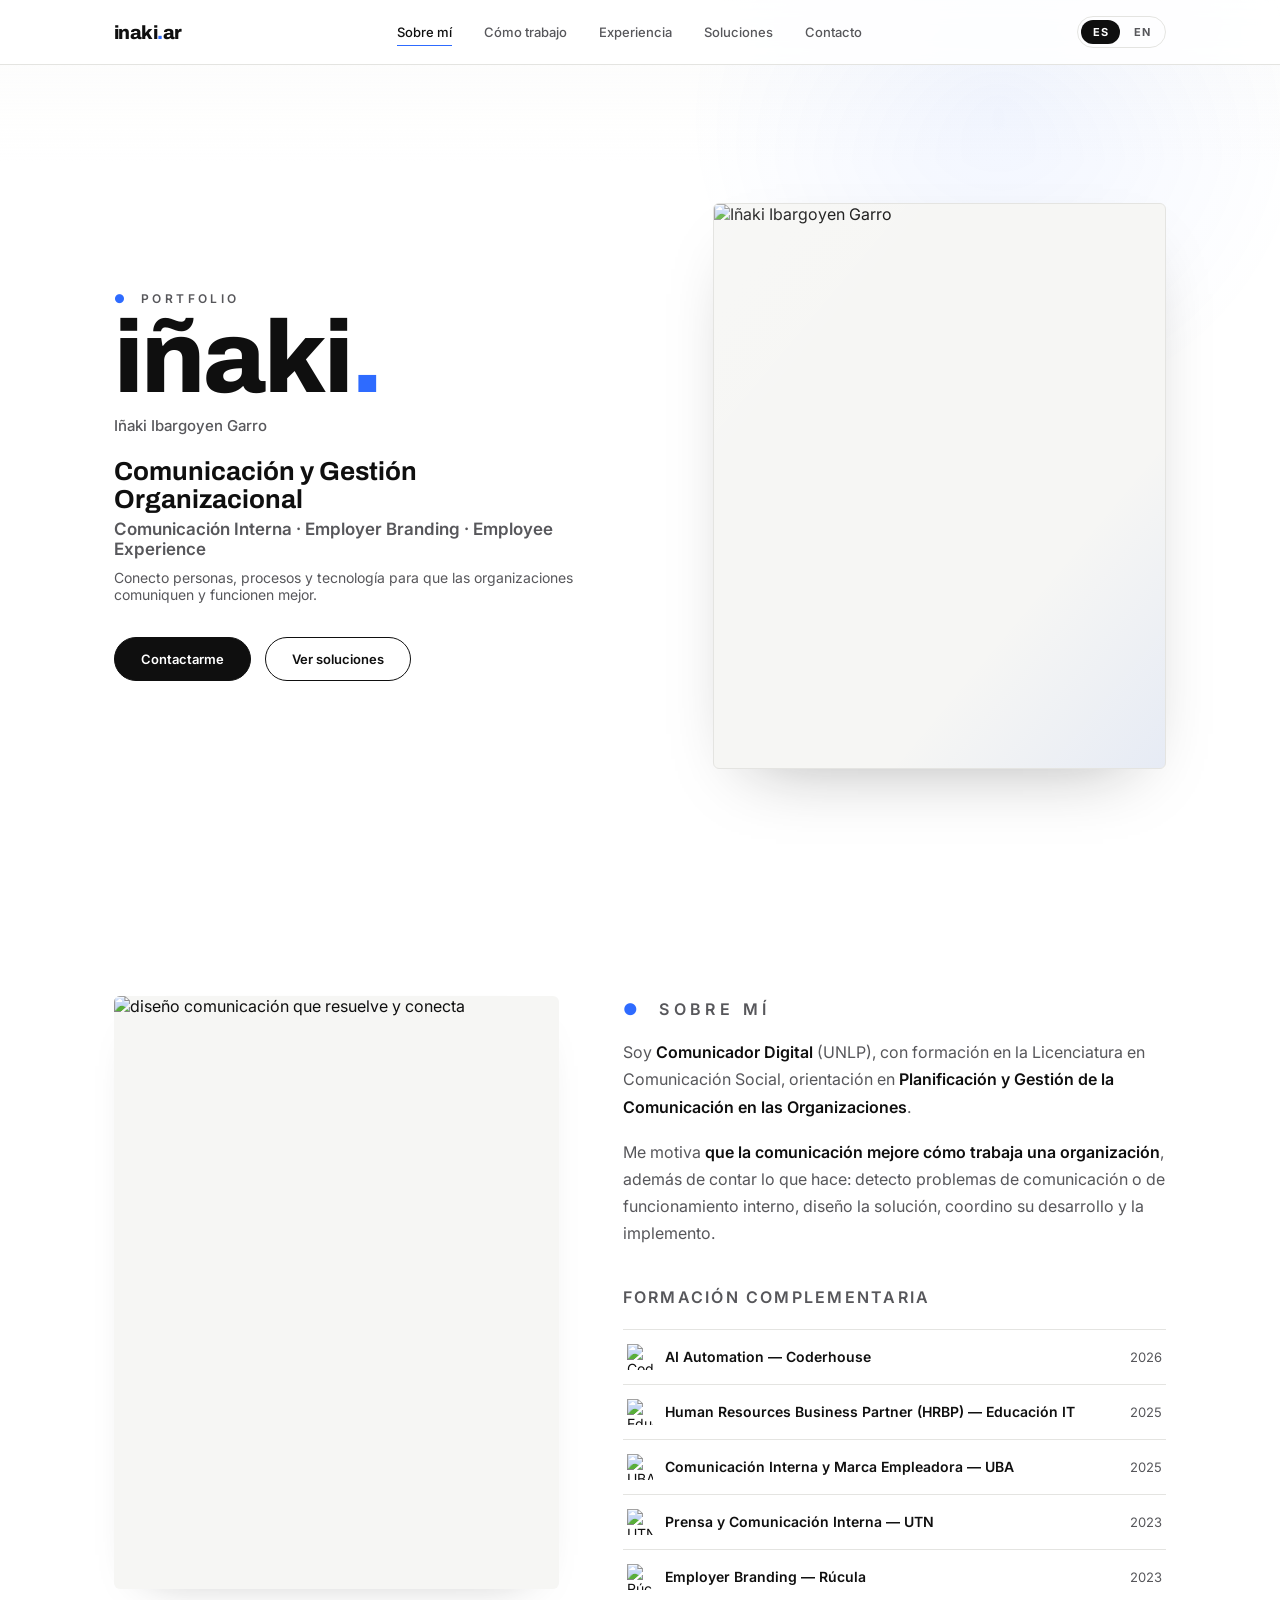
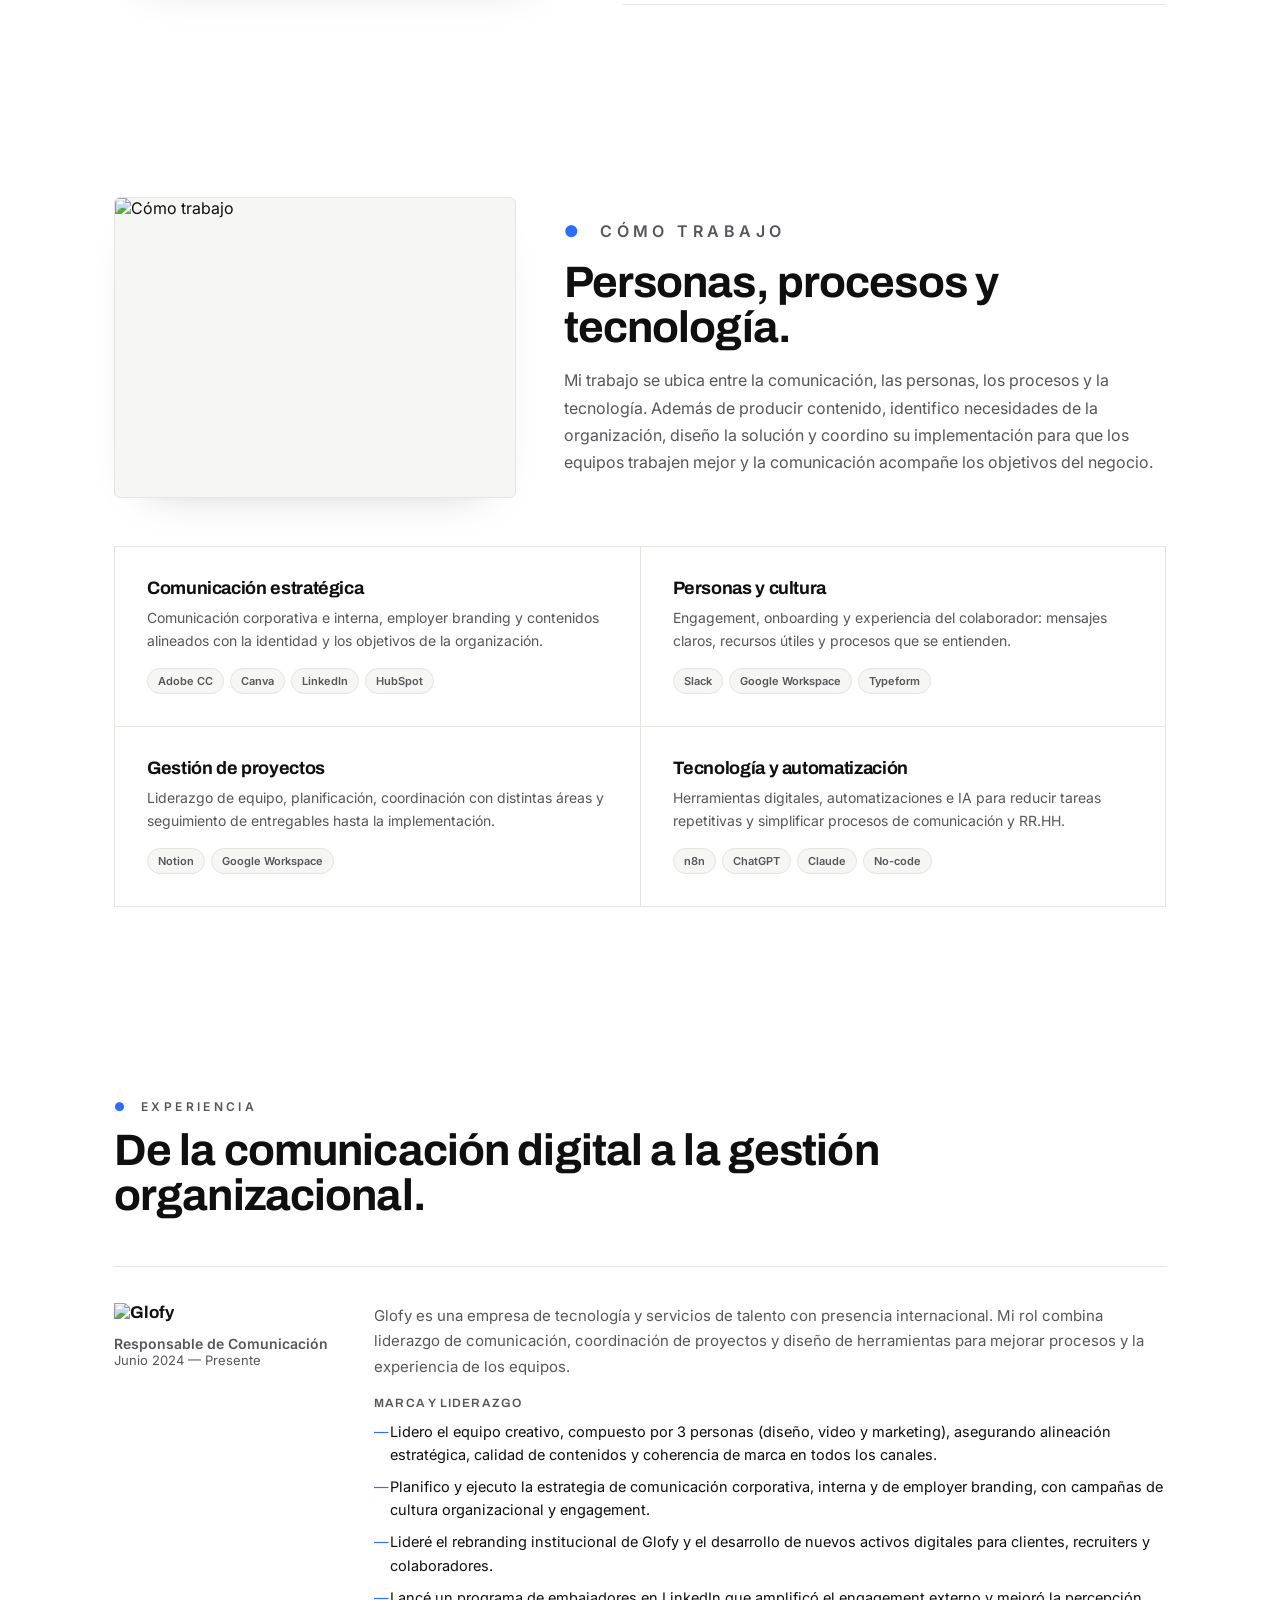
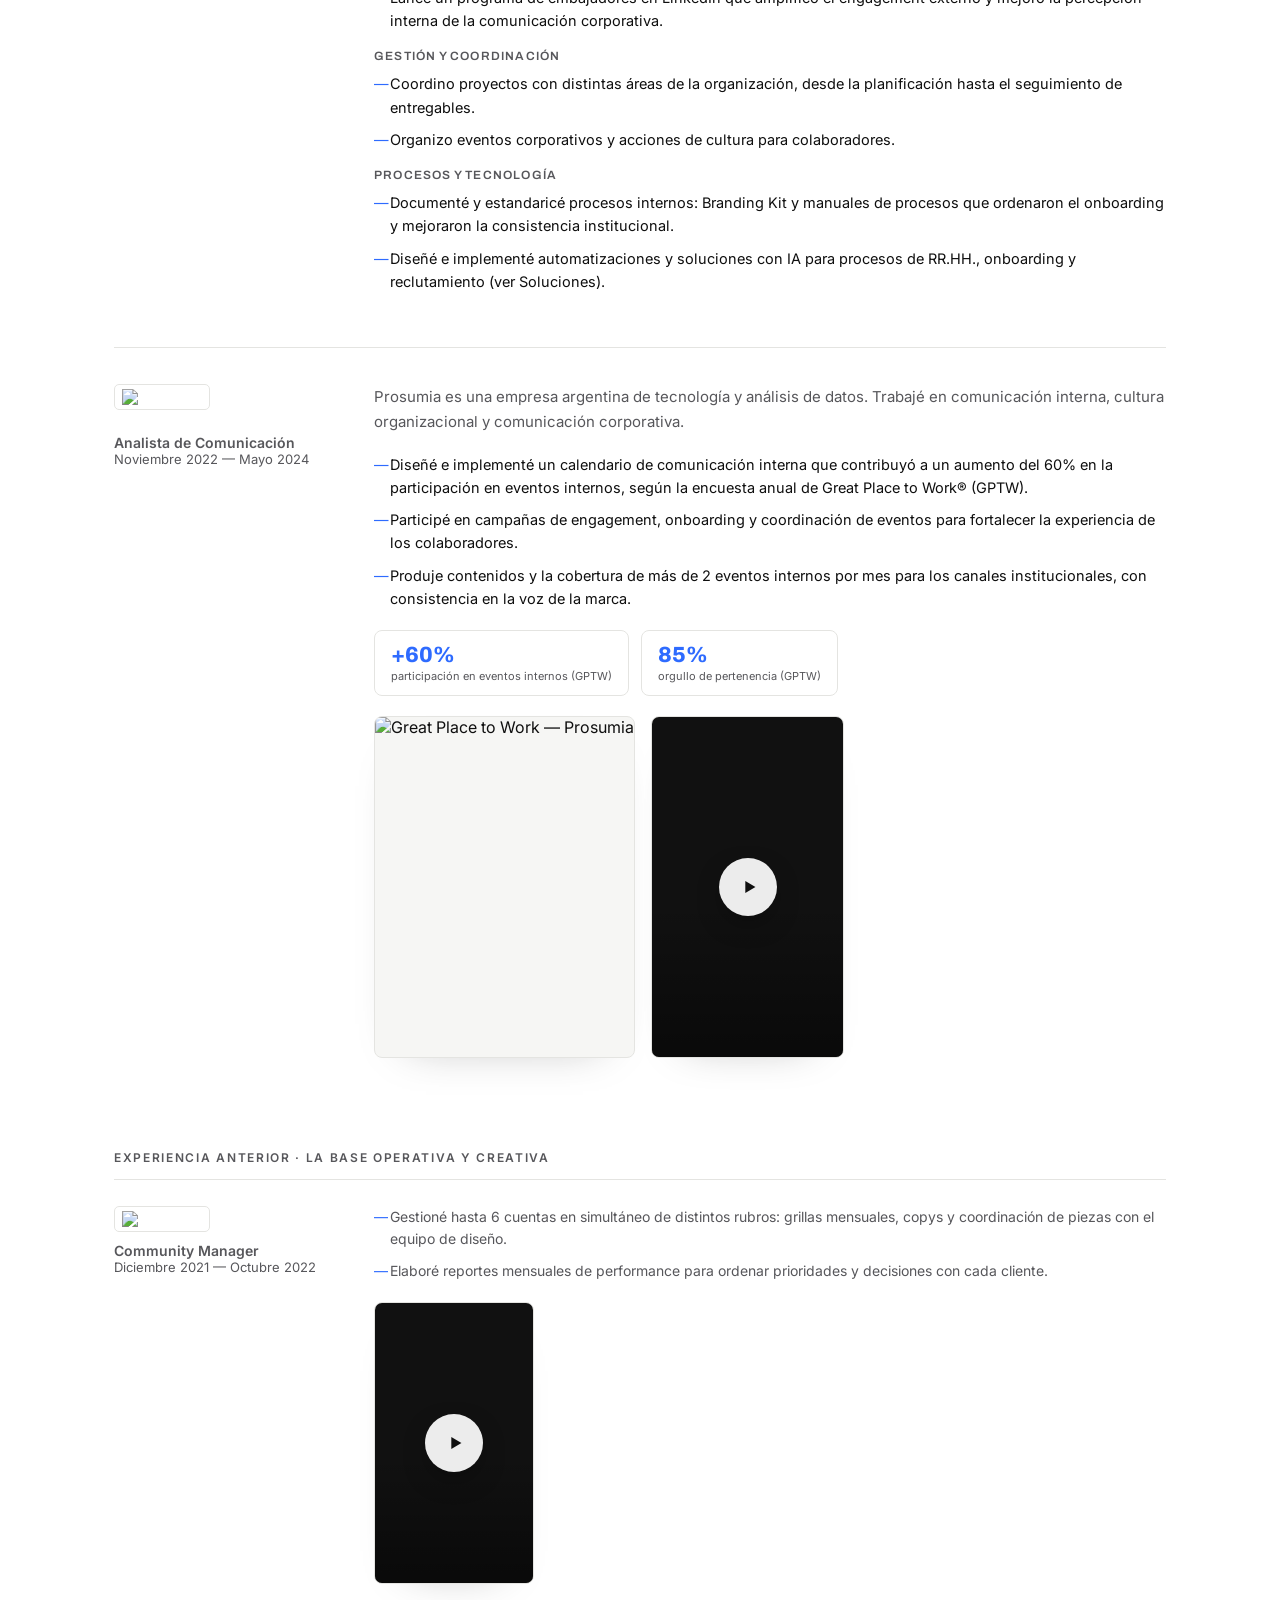
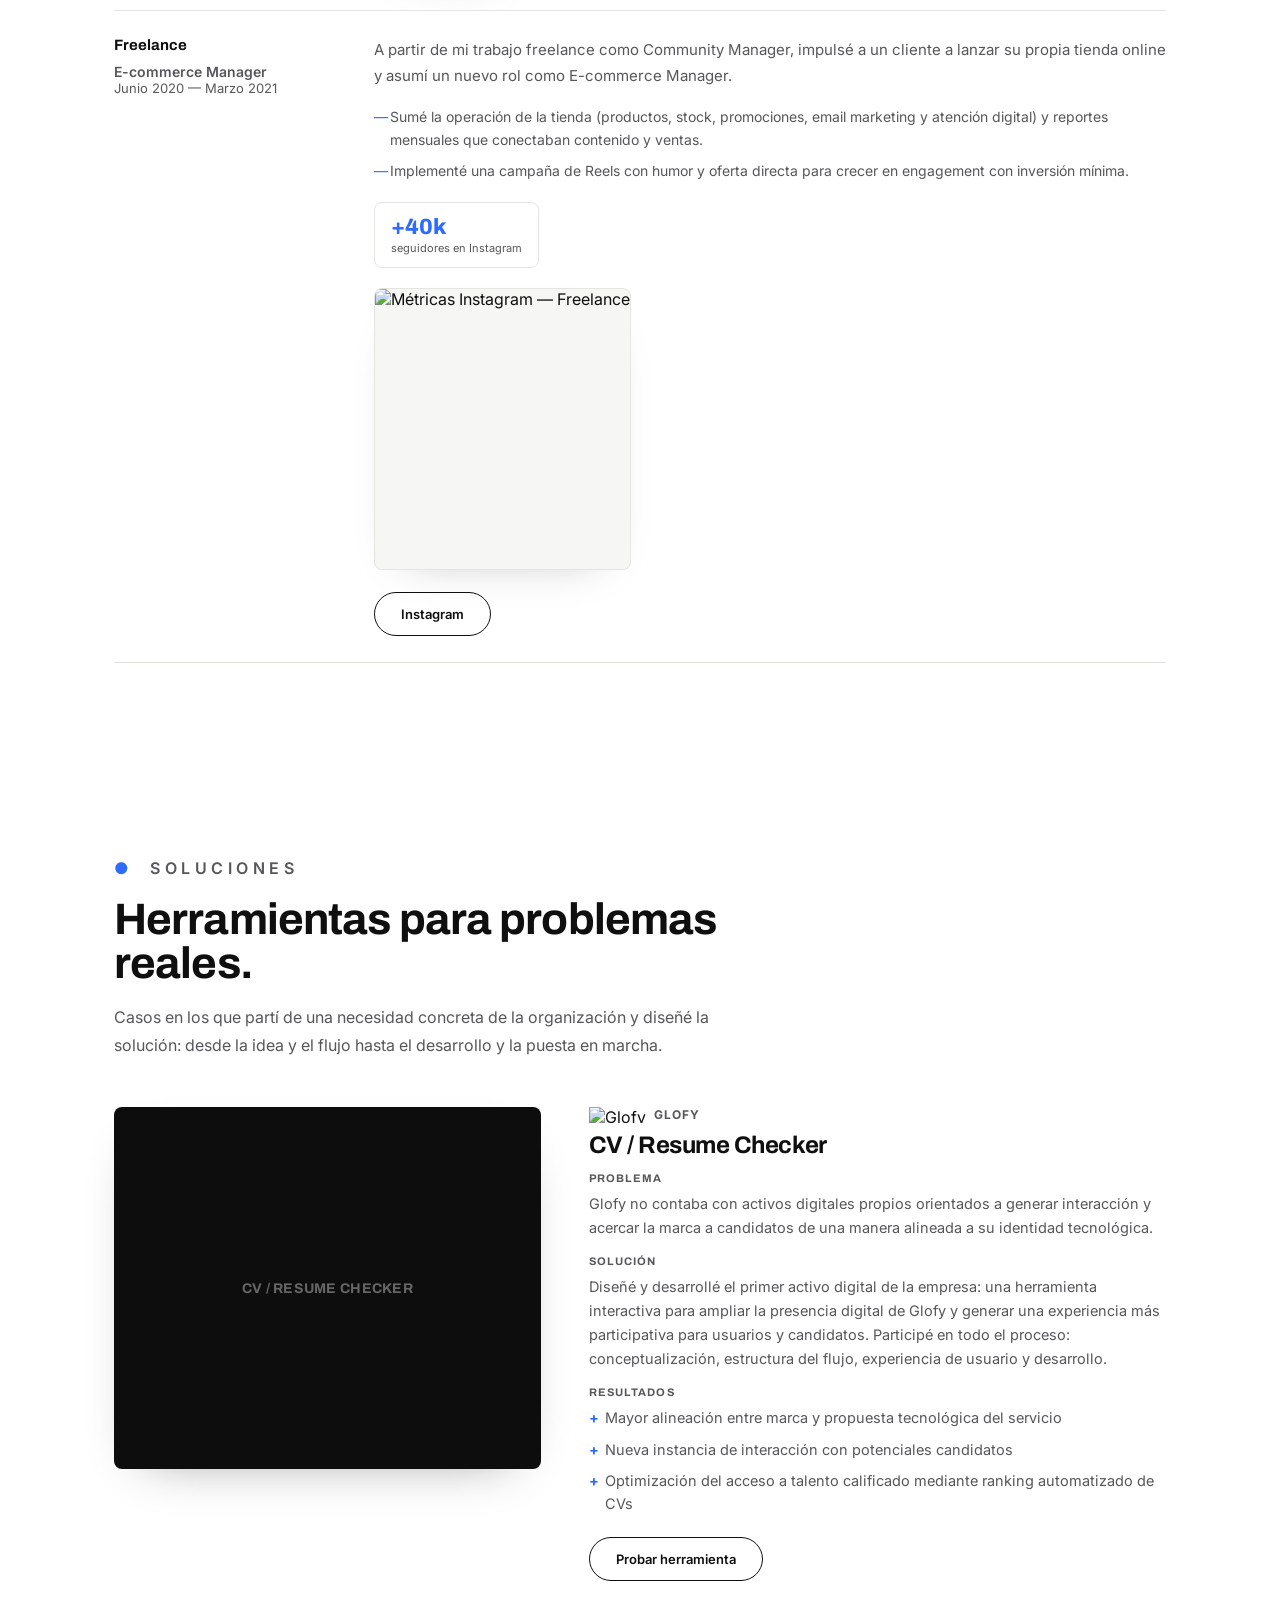
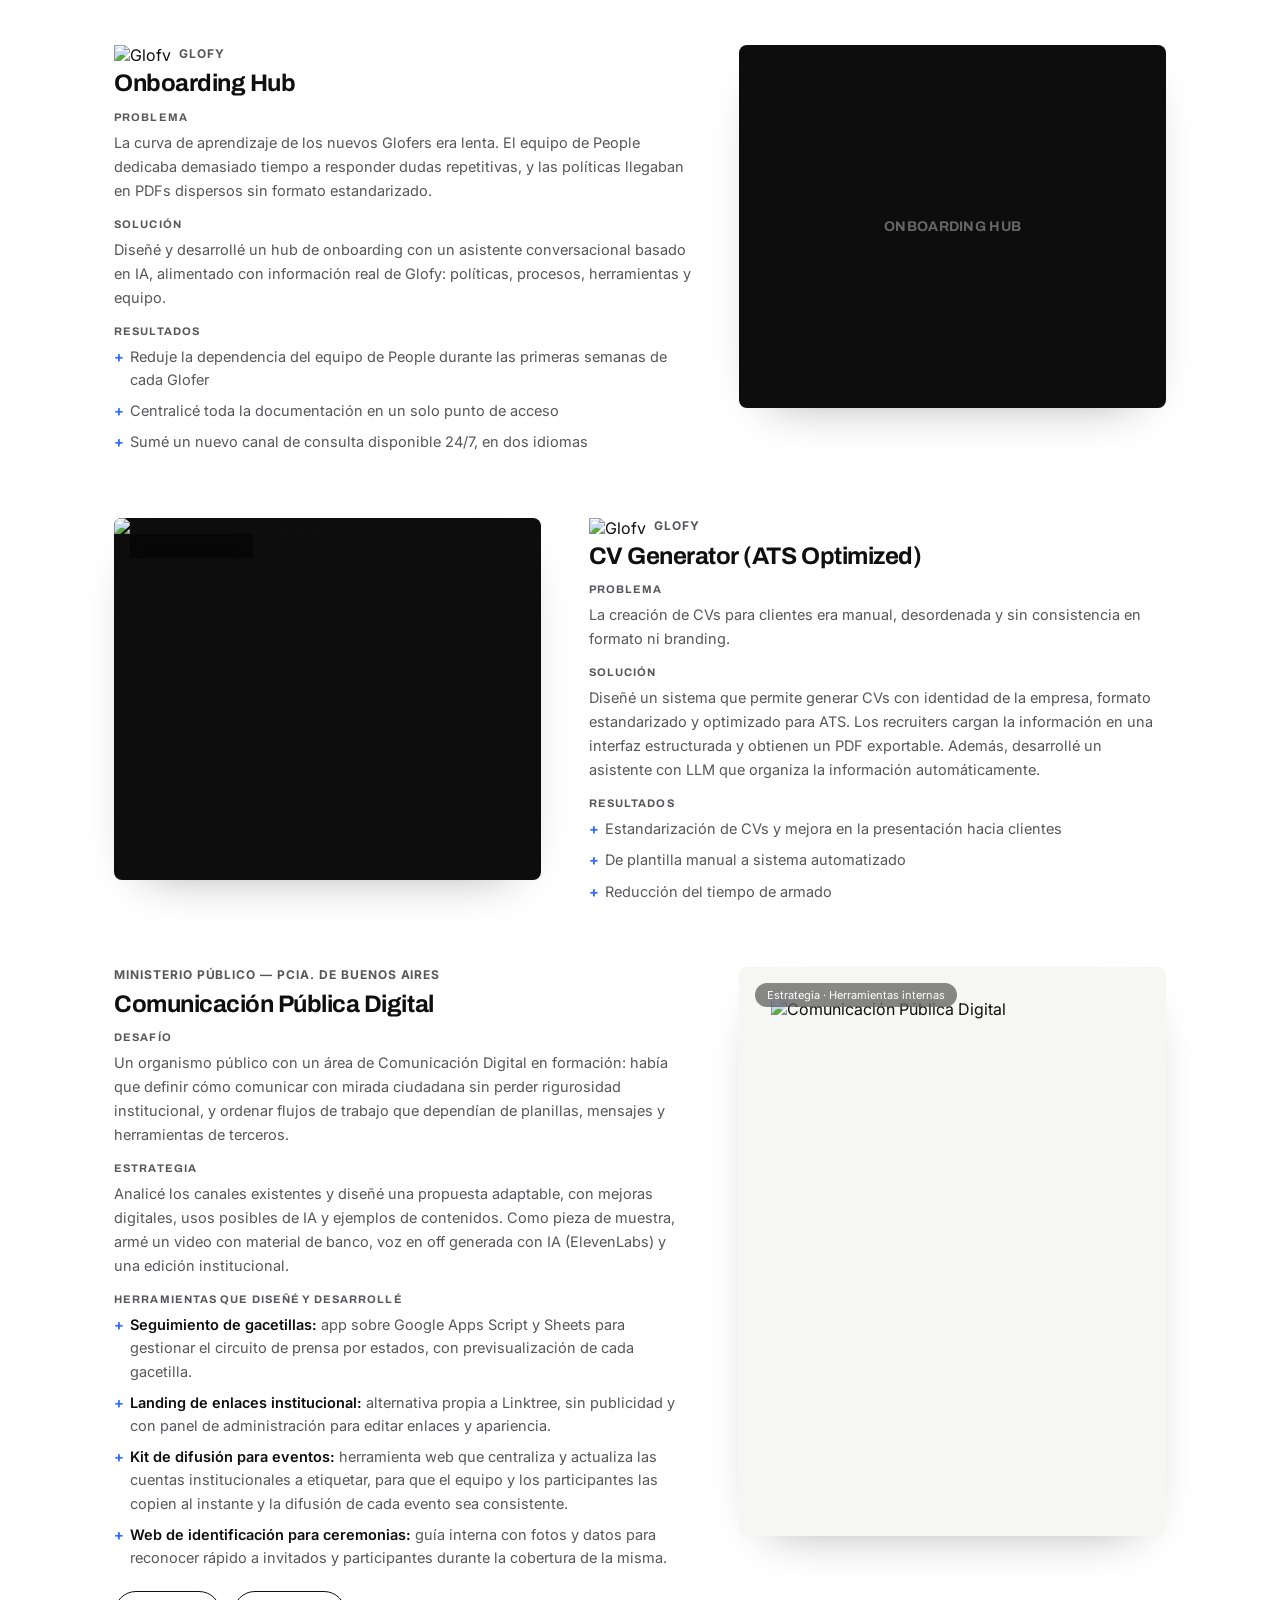
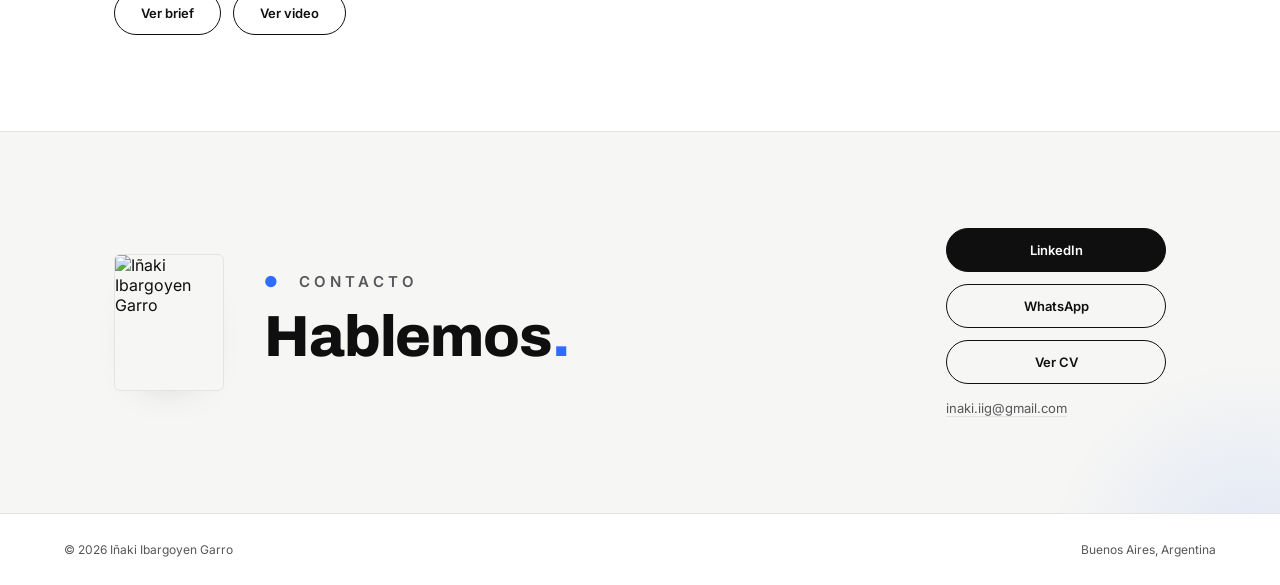
==== commit 296ca800: "Update index.html" ====
--- a/index.html
+++ b/index.html
@@ -461,6 +461,58 @@
   a.contact-email:hover{color:var(--blue); border-color:var(--blue);}
   .proj-body li strong{color:var(--ink); font-weight:600;}
   @media(max-width:720px){ .exp-sub{margin-top:40px;} }
+  /* ---------- MEDIA v4: miniaturas parejas + lightbox ---------- */
+  .exp-media-row{align-items:flex-start;}
+  .exp-media{position:relative; cursor:zoom-in; max-width:none; width:fit-content; background:var(--paper);}
+  .exp-media img{width:auto; height:340px; max-width:100%; object-fit:cover; transition:transform .6s cubic-bezier(.16,.84,.44,1);}
+  .exp-media.vertical{max-width:none;}
+  .exp-media.vertical video{width:auto; height:340px; aspect-ratio:9/16; object-fit:cover; background:#111; display:block;}
+  .exp-media.is-video{cursor:pointer;}
+  .exp-media:hover img{transform:scale(1.03);}
+  .exp-media.is-video::after{
+    content:""; position:absolute; inset:0; pointer-events:none;
+    background:linear-gradient(180deg,transparent 55%,rgba(0,0,0,.45));
+  }
+  .media-play{
+    position:absolute; z-index:2; left:50%; top:50%; transform:translate(-50%,-50%);
+    width:58px; height:58px; border-radius:50%; border:0; cursor:pointer;
+    background:rgba(255,255,255,.92); display:grid; place-items:center;
+    box-shadow:0 10px 30px -8px rgba(0,0,0,.45); transition:transform .3s, background .3s;
+  }
+  .media-play svg{width:22px; height:22px; fill:var(--ink); margin-left:3px; transition:fill .3s;}
+  .exp-media.is-video:hover .media-play{transform:translate(-50%,-50%) scale(1.08); background:var(--blue);}
+  .exp-media.is-video:hover .media-play svg{fill:#fff;}
+  .exp-media.is-video.previewing .media-play{opacity:0;}
+  .exp-card.compact .exp-media img,
+  .exp-card.compact .exp-media.vertical video{height:280px;}
+  .exp-card.compact .exp-media{max-width:none;}
+
+  .lightbox{
+    position:fixed; inset:0; z-index:300; display:flex; align-items:center; justify-content:center;
+    background:rgba(10,10,10,.88); backdrop-filter:blur(6px); padding:56px 20px 24px;
+    opacity:0; pointer-events:none; transition:opacity .3s ease;
+  }
+  .lightbox.open{opacity:1; pointer-events:auto;}
+  .lightbox-stage{max-width:min(1100px,100%); max-height:100%; display:flex;}
+  .lightbox-stage img,.lightbox-stage video{
+    max-width:100%; max-height:calc(100svh - 96px); border-radius:10px; display:block;
+    box-shadow:0 30px 80px -20px rgba(0,0,0,.6); background:#000;
+    transform:scale(.97); transition:transform .35s cubic-bezier(.16,.84,.44,1);
+  }
+  .lightbox.open .lightbox-stage img,.lightbox.open .lightbox-stage video{transform:scale(1);}
+  .lightbox-close{
+    position:absolute; top:14px; right:16px; width:42px; height:42px; border-radius:50%;
+    border:1px solid rgba(255,255,255,.25); background:transparent; color:#fff;
+    font-size:22px; line-height:1; cursor:pointer; transition:background .2s;
+  }
+  .lightbox-close:hover{background:rgba(255,255,255,.12);}
+  body.lb-lock{overflow:hidden;}
+  @media(max-width:720px){
+    .exp-media img{height:240px;}
+    .exp-media.vertical video,.exp-card.compact .exp-media.vertical video{height:300px;}
+    .exp-card.compact .exp-media img{height:220px;}
+    .media-play{width:50px; height:50px;}
+  }
 </style>
 </head>
 <body>
@@ -636,10 +688,9 @@
           <div class="exp-media">
             <img loading="lazy" src="https://raw.githubusercontent.com/inaki-ibargoyengarro/portfolio/refs/heads/main/Gif-Prosumia-GPTW.gif" alt="Great Place to Work — Prosumia">
           </div>
-          <div class="exp-media vertical">
-            <video controls playsinline preload="metadata">
-              <source src="https://github.com/inaki-ibargoyengarro/portfolio/raw/refs/heads/main/Video-Prosumia.mp4" type="video/mp4">
-            </video>
+          <div class="exp-media vertical is-video">
+            <video muted playsinline loop preload="metadata" src="https://github.com/inaki-ibargoyengarro/portfolio/raw/refs/heads/main/Video-Prosumia.mp4#t=0.5" data-full="https://github.com/inaki-ibargoyengarro/portfolio/raw/refs/heads/main/Video-Prosumia.mp4"></video>
+            <button class="media-play" type="button" aria-label="Ver video"><svg viewBox="0 0 24 24" aria-hidden="true"><path d="M8 5.5v13l11-6.5z"/></svg></button>
           </div>
         </div>
       </div>
@@ -660,10 +711,9 @@
             <li class="i18n" data-es="Elaboré reportes mensuales de performance para ordenar prioridades y decisiones con cada cliente." data-en="Produced monthly performance reports to set priorities and support decisions with each client.">Elaboré reportes mensuales de performance para ordenar prioridades y decisiones con cada cliente.</li>
           </ul>
         </div>
-        <div class="exp-media vertical">
-          <video controls playsinline preload="metadata">
-            <source src="https://github.com/inaki-ibargoyengarro/portfolio/raw/refs/heads/main/Video-Agencia.mp4" type="video/mp4">
-          </video>
+        <div class="exp-media vertical is-video">
+          <video muted playsinline loop preload="metadata" src="https://github.com/inaki-ibargoyengarro/portfolio/raw/refs/heads/main/Video-Agencia.mp4#t=0.5" data-full="https://github.com/inaki-ibargoyengarro/portfolio/raw/refs/heads/main/Video-Agencia.mp4"></video>
+            <button class="media-play" type="button" aria-label="Ver video"><svg viewBox="0 0 24 24" aria-hidden="true"><path d="M8 5.5v13l11-6.5z"/></svg></button>
         </div>
       </div>
     </div>
@@ -911,5 +961,52 @@
   reveals.forEach(r=>ro.observe(r));
 </script>
 
+<div class="lightbox" id="lightbox" role="dialog" aria-modal="true" aria-label="Vista ampliada">
+  <button class="lightbox-close" id="lbClose" type="button" aria-label="Cerrar">×</button>
+  <div class="lightbox-stage" id="lbStage"></div>
+</div>
+
+<script>
+  // ---- Media: hover preview + lightbox ----
+  (function(){
+    const lb = document.getElementById('lightbox');
+    const stage = document.getElementById('lbStage');
+    const canHover = window.matchMedia('(hover: hover) and (pointer: fine)').matches;
+    function open(node){
+      stage.innerHTML = ''; stage.appendChild(node);
+      lb.classList.add('open'); document.body.classList.add('lb-lock');
+      if(node.tagName === 'VIDEO'){ const p = node.play(); if(p) p.catch(()=>{}); }
+    }
+    function close(){
+      lb.classList.remove('open'); document.body.classList.remove('lb-lock');
+      const v = stage.querySelector('video'); if(v) v.pause();
+      setTimeout(()=>{ if(!lb.classList.contains('open')) stage.innerHTML=''; }, 300);
+    }
+    document.querySelectorAll('.exp-media').forEach(box=>{
+      const vid = box.querySelector('video');
+      const img = box.querySelector('img');
+      box.setAttribute('tabindex','0');
+      const show = ()=>{
+        if(vid){
+          const v = document.createElement('video');
+          v.src = vid.dataset.full || vid.src; v.controls = true; v.playsInline = true; v.autoplay = true;
+          open(v);
+        } else if(img){
+          const i = document.createElement('img'); i.src = img.currentSrc || img.src; i.alt = img.alt; open(i);
+        }
+      };
+      box.addEventListener('click', show);
+      box.addEventListener('keydown', e=>{ if(e.key==='Enter'||e.key===' '){ e.preventDefault(); show(); } });
+      if(vid && canHover){
+        box.addEventListener('mouseenter', ()=>{ box.classList.add('previewing'); const p = vid.play(); if(p) p.catch(()=>{}); });
+        box.addEventListener('mouseleave', ()=>{ box.classList.remove('previewing'); vid.pause(); });
+      }
+    });
+    lb.addEventListener('click', e=>{ if(e.target === lb) close(); });
+    document.getElementById('lbClose').addEventListener('click', close);
+    document.addEventListener('keydown', e=>{ if(e.key==='Escape' && lb.classList.contains('open')) close(); });
+  })();
+</script>
+
 </body>
 </html>
